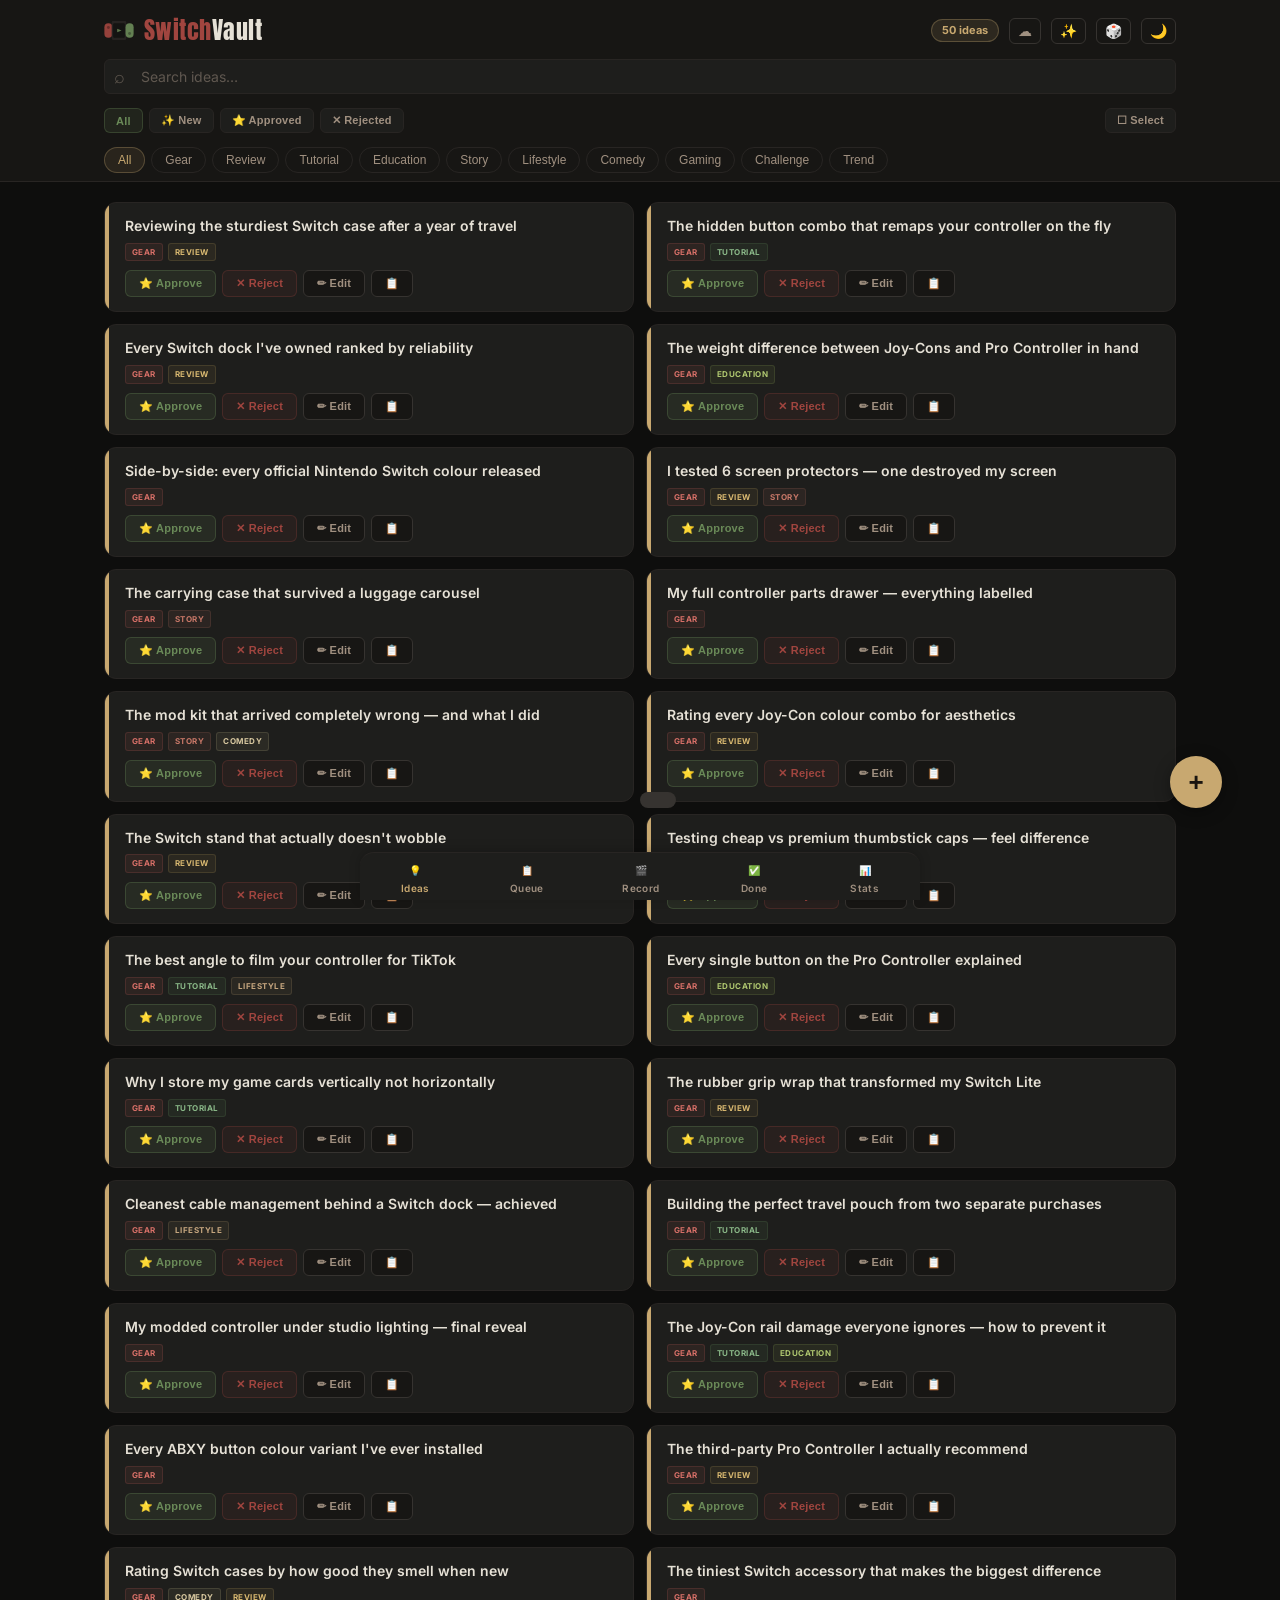
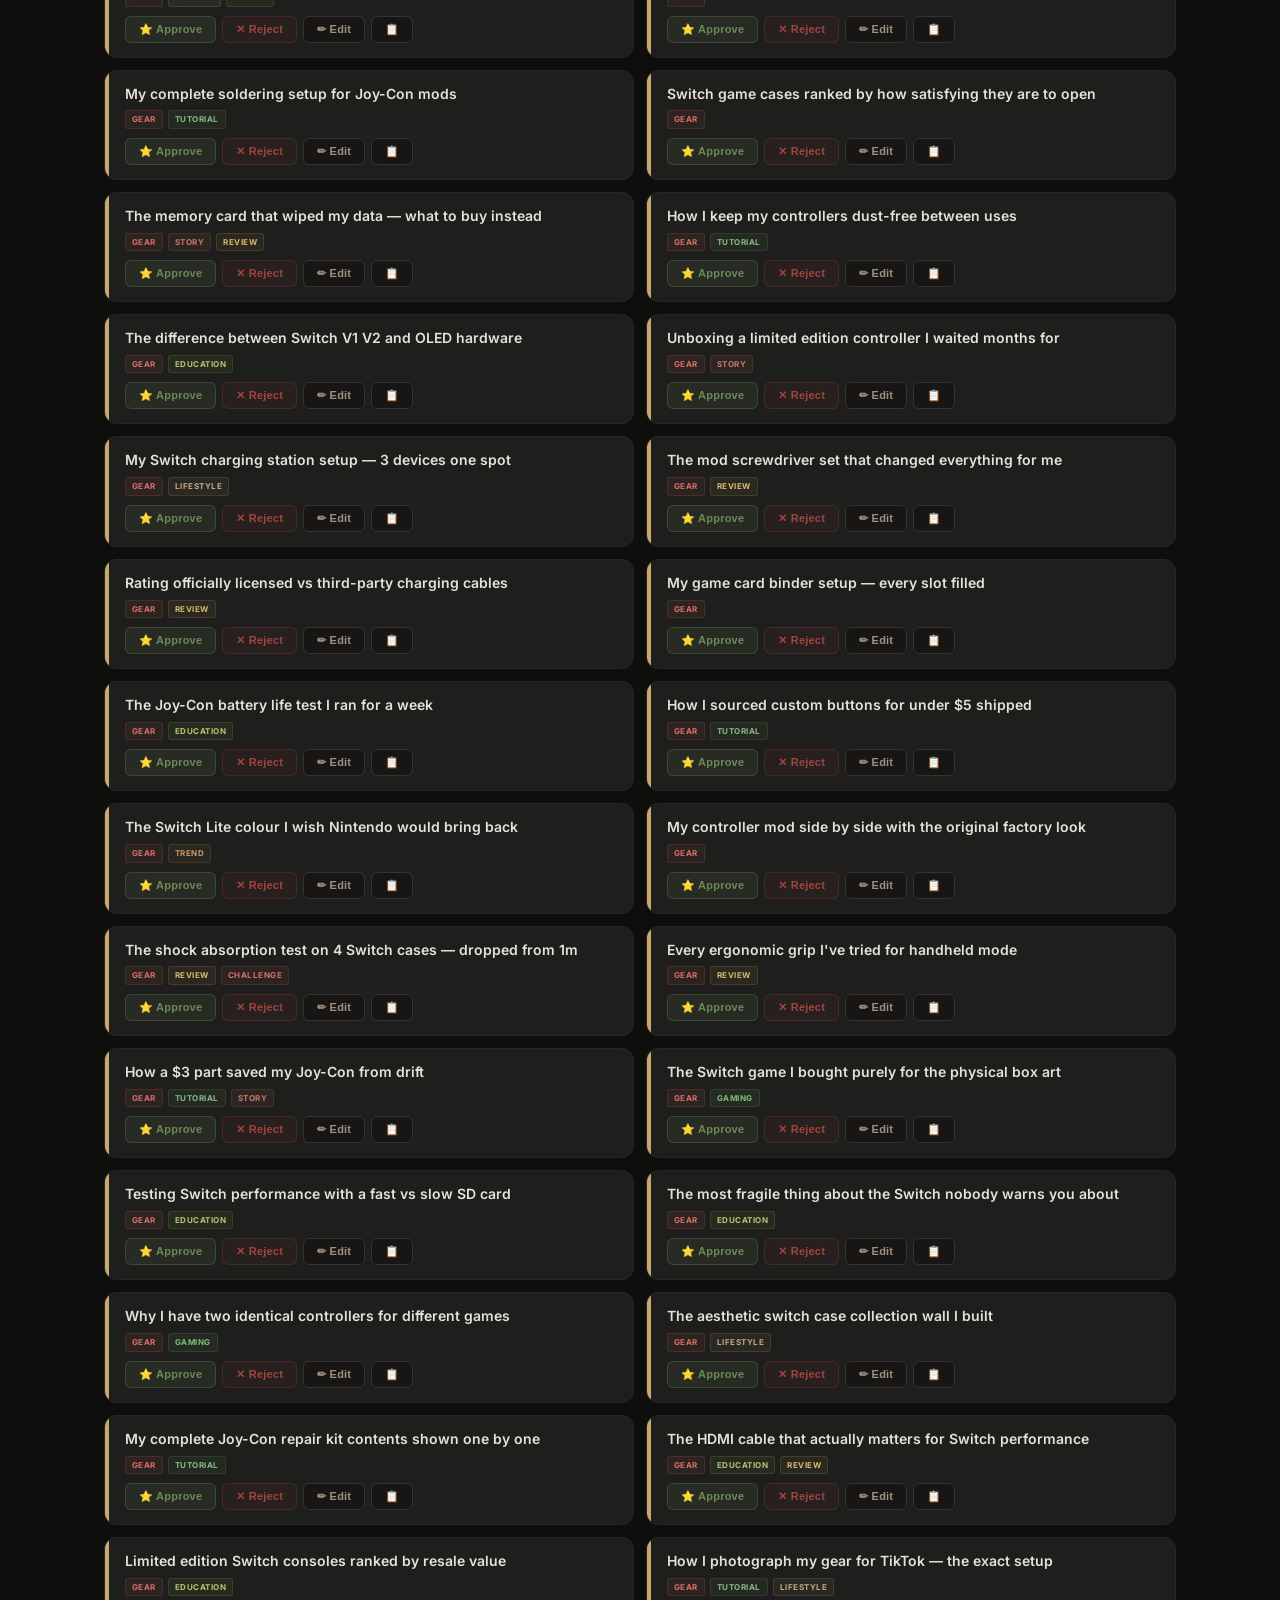
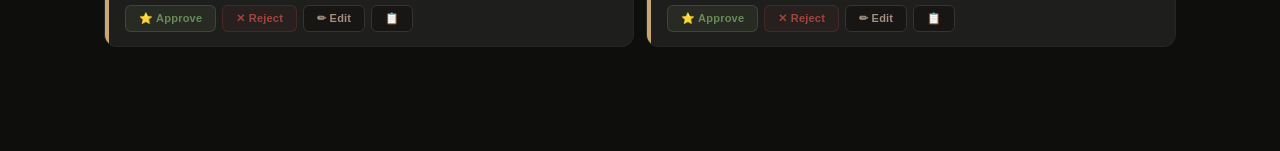
==== index.html @ 79584431 "Fix add-idea modal not closing; show live visible-ideas count - closeAdd() now also clears the title" ====
<!DOCTYPE html>
<html lang="en">
<head>
  <meta charset="UTF-8">
  <meta name="viewport" content="width=device-width, initial-scale=1.0">
  <title>SwitchVault — Ideas</title>
  <link rel="preconnect" href="https://fonts.googleapis.com">
  <link rel="preconnect" href="https://fonts.gstatic.com" crossorigin>
  <link href="https://fonts.googleapis.com/css2?family=Anton&family=Inter:wght@400;500;600&display=swap" rel="stylesheet">
  <link rel="preload" href="data.js" as="script">
  <link rel="manifest" href="manifest.json">
  <link rel="icon" type="image/svg+xml" href="data:image/svg+xml,%3Csvg xmlns='http://www.w3.org/2000/svg' viewBox='0 0 192 192'%3E%3Crect width='192' height='192' rx='32' fill='%23111110'/%3E%3Crect x='10' y='46' width='42' height='100' rx='21' fill='%23A0453F'/%3E%3Ccircle cx='31' cy='68' r='10' fill='rgba(0,0,0,.3)'/%3E%3Crect x='50' y='20' width='92' height='152' rx='10' fill='%23282523'/%3E%3Crect x='60' y='32' width='72' height='128' rx='6' fill='%23141412'/%3E%3Cpolygon points='80,84 112,96 80,108' fill='%236A8A58' opacity='.9'/%3E%3Crect x='140' y='46' width='42' height='100' rx='21' fill='%236A8A58'/%3E%3Ccircle cx='161' cy='124' r='10' fill='rgba(0,0,0,.3)'/%3E%3C/svg%3E">
  <meta name="theme-color" content="#0E0E0D">
  <meta name="apple-mobile-web-app-capable" content="yes">
  <meta name="apple-mobile-web-app-status-bar-style" content="black-translucent">
  <meta name="apple-mobile-web-app-title" content="SwitchVault">
  <style>
    :root {
      --bg:#0E0E0D; --s1:#171614; --s2:#1e1e1c; --s3:#262422;
      --b0:#1c1b19; --b1:#282523; --b2:#363330; --b3:#484440;
      --acc:#A0453F; --acc2:#7C2F2F; --gold:#C8A870; --gold2:#E6E1D6;
      --teal:#6A8A58; --blue:#7A9878; --pur:#A0453F;
      --txt:#E6E1D6; --txt2:#A09080; --mut:#605850; --mut2:#3A3530;
      --hi:#D8C8B2; --r:6px;
      --r-lg:12px;
      --shadow:0 6px 24px rgba(0,0,0,.22);
      --ring:0 0 0 2px var(--teal);
    }
    *, *::before, *::after { box-sizing: border-box; margin: 0; padding: 0; }
    html { scroll-behavior: smooth; overflow-x: hidden; }
    :focus-visible { outline: none; box-shadow: var(--ring); }
    button, a, input, textarea, select, [tabindex] { outline: none; }
    body {
      background: var(--bg); color: var(--txt);
      font-family: 'Inter', sans-serif; font-size: 14px;
      line-height: 1.55; min-height: 100vh;
      overflow-x: hidden; max-width: 100%;
      padding-bottom: 80px;
      -webkit-font-smoothing: antialiased; -moz-osx-font-smoothing: grayscale;
    }

    /* ── TOOLBAR ── */
    .i-toolbar {
      position: sticky; top: 0; z-index: 100;
      background: var(--s1); border-bottom: 1px solid var(--b1);
      width: 100%; max-width: 100%;
    }
    .i-toolbar-top {
      padding: 12px clamp(12px,3vw,24px) 8px;
      display: flex; flex-direction: column; gap: 10px;
    }
    .i-title-row {
      display: flex; align-items: center; gap: 10px;
      flex-wrap: nowrap; min-width: 0;
    }
    .app-logo { flex-shrink: 0; opacity: .92; display: flex; align-items: center; }
    .i-heading {
      font-family: 'Anton', sans-serif; font-size: 24px;
      font-weight: 400; color: var(--txt); letter-spacing: .02em; flex: 1;
      white-space: nowrap; overflow: hidden; text-overflow: ellipsis;
    }
    .i-heading span { color: var(--acc); }
    .i-count-badge {
      background: rgba(200,168,112,.12); border: 1px solid rgba(200,168,112,.3);
      border-radius: 20px; color: var(--gold); font-size: 11px; font-weight: 700;
      padding: 2px 10px; white-space: nowrap; flex-shrink: 0;
    }

    /* Search */
    .sbox { width: 100%; position: relative; display: flex; align-items: center; }
    .sbox-ico { position: absolute; left: 10px; font-size: 18px; color: var(--mut); pointer-events: none; line-height: 1; }
    .sbox input {
      width: 100%; background: var(--s2); border: 1px solid var(--b1);
      border-radius: var(--r); color: var(--txt);
      font-family: 'Inter', sans-serif; font-size: 14px;
      padding: 8px 32px 8px 36px; transition: border-color .15s;
    }
    .sbox input::placeholder { color: var(--mut); }
    .sbox input:focus { border-color: var(--gold); box-shadow: 0 0 0 3px rgba(200,168,112,.12); }
    .sbox-clear {
      position: absolute; right: 8px; background: none; border: none;
      color: var(--mut); cursor: pointer; font-size: 12px; padding: 4px; display: none;
    }
    .sbox-clear:hover { color: var(--txt); }

    /* Chip rows */
    .i-chips-row, .i-status-row {
      padding: 6px clamp(12px,3vw,24px) 8px;
      display: flex; gap: 6px; overflow-x: auto; scrollbar-width: none;
    }
    .i-chips-row::-webkit-scrollbar, .i-status-row::-webkit-scrollbar { display: none; }
    .chip {
      background: var(--s1); border: 1px solid var(--b1);
      border-radius: 20px; color: var(--txt2); cursor: pointer;
      font-size: 12px; font-weight: 500; padding: 5px 13px;
      white-space: nowrap; transition: all .15s; flex-shrink: 0;
    }
    .chip:hover { background: var(--s3); border-color: var(--b2); }
    .chip.on { background:rgba(200,168,112,.1); border-color:rgba(200,168,112,.3); color:var(--gold); }
    .chip:active { filter: brightness(.93); }
    .status-btn {
      background: var(--s2); border: 1px solid var(--b1);
      border-radius: 6px; color: var(--txt2); cursor: pointer;
      font-size: 11px; font-weight: 600; padding: 5px 11px;
      white-space: nowrap; transition: all .15s; flex-shrink: 0; letter-spacing: .02em;
    }
    .status-btn:hover { background: var(--s3); color: var(--txt); }
    .status-btn.on { background:rgba(106,138,88,.12); border-color:rgba(106,138,88,.3); color:var(--teal); }
    .status-btn:active { filter: brightness(.93); }

    /* ── BODY ── */
    .i-body {
      padding: 20px clamp(12px,3vw,24px) 24px;
      max-width: 720px; margin: 0 auto;
      position: relative; z-index: 1;
    }

    /* Cards */
    .i-card {
      background: var(--s2); border: 1px solid var(--b1);
      border-radius: var(--r-lg); margin-bottom: 14px;
      display: flex; overflow: hidden;
      transition: background .12s, border-color .15s, box-shadow .15s;
    }
    .i-card:hover { background: var(--s3); border-color: var(--b2); box-shadow: var(--shadow); }
    .i-card.approved .i-card-edge { background: var(--teal); }
    .i-card.rejected { opacity: .55; }
    .i-card.rejected .i-card-edge { background: var(--mut); }
    .i-card.kb-focused { outline: 2px solid var(--gold); outline-offset: -2px; }
    .i-card { position: relative; }
    body.bulk-mode .i-card { cursor: pointer; user-select: none; }
    body.bulk-mode .i-card::after {
      content: '☐'; position: absolute; top: 10px; right: 12px;
      font-size: 17px; color: var(--mut); pointer-events: none; z-index: 1;
    }
    body.bulk-mode .i-card.bulk-sel::after { content: '☑'; color: var(--gold); }
    body.bulk-mode .i-card.bulk-sel { border-color: rgba(200,168,112,.4); background: rgba(200,168,112,.06); }
    body.bulk-mode .i-card.bulk-sel .i-card-edge { background: var(--gold); }
    .bulk-bar {
      position: fixed; bottom: 72px; left: 50%; transform: translateX(-50%); z-index: 200;
      display: flex; align-items: center; gap: 8px;
      background: var(--s2); border: 1px solid var(--b2);
      border-radius: 12px; padding: 10px 14px;
      box-shadow: 0 4px 20px rgba(0,0,0,.5); white-space: nowrap;
    }
    .bulk-count { font-size: 12px; font-weight: 700; color: var(--txt2); margin-right: 2px; }
    .bulk-btn {
      background: var(--s1); border: 1px solid var(--b2); border-radius: 6px;
      color: var(--txt2); cursor: pointer; font-size: 11px; font-weight: 600;
      padding: 5px 12px; white-space: nowrap; transition: all .15s;
    }
    .bulk-btn:hover { background: var(--s3); color: var(--txt); }
    .bulk-btn.primary { background:rgba(106,138,88,.12); border-color:rgba(106,138,88,.3); color:var(--teal); }
    .bulk-btn.primary:hover { background:rgba(106,138,88,.22); }
    .bulk-btn.danger  { background:rgba(160,69,63,.08); border-color:rgba(160,69,63,.25); color:var(--acc); }
    .i-card-edge { width: 4px; flex-shrink: 0; background: var(--gold); }
    .i-card-main { flex: 1; padding: 14px 16px; min-width: 0; }
    .i-card-title { font-size: 14px; font-weight: 600; color: var(--txt); margin-bottom: 7px; line-height: 1.35; }
    .i-card-tags { display: flex; gap: 5px; flex-wrap: wrap; margin-bottom: 9px; }
    .i-card-note {
      font-size: 11px; color: var(--txt2); margin-bottom: 9px; font-style: italic;
      display: -webkit-box; -webkit-line-clamp: 2; -webkit-box-orient: vertical; overflow: hidden;
    }
    .i-card-meta { display: flex; gap: 6px; align-items: center; margin-bottom: 9px; flex-wrap: wrap; }
    .i-dur-badge {
      font-size: 9px; font-weight: 700; letter-spacing: .05em; text-transform: uppercase;
      border-radius: 4px; padding: 2px 6px; border: 1px solid;
    }
    .i-dur-badge.quick  { color:var(--teal); background:rgba(106,138,88,.1);  border-color:rgba(106,138,88,.25); }
    .i-dur-badge.medium { color:var(--gold); background:rgba(200,168,112,.1); border-color:rgba(200,168,112,.25); }
    .i-dur-badge.full   { color:var(--acc);  background:rgba(160,69,63,.08);  border-color:rgba(160,69,63,.2); }
    .i-sched-badge {
      font-size: 9px; font-weight: 700; letter-spacing: .04em; text-transform: uppercase;
      color: var(--txt2); background: var(--s1); border: 1px solid var(--b2);
      border-radius: 4px; padding: 2px 6px;
    }
    .i-card-actions { display: flex; gap: 6px; flex-wrap: wrap; }
    .i-btn {
      background: var(--s1); border: 1px solid var(--b2); border-radius: 6px;
      color: var(--txt2); cursor: pointer; font-size: 11px; font-weight: 600;
      padding: 6px 13px; white-space: nowrap; transition: all .15s; letter-spacing: .02em;
    }
    .i-btn:hover { background: var(--s3); color: var(--txt); }
    .i-btn.primary { background:rgba(106,138,88,.12); border-color:rgba(106,138,88,.3); color:var(--teal); }
    .i-btn.primary:hover { background:rgba(106,138,88,.22); }
    .i-btn.primary.on { background:var(--teal); border-color:var(--teal); color:#fff; }
    .i-btn.danger { background:rgba(160,69,63,.08); border-color:rgba(160,69,63,.25); color:var(--acc); }
    .i-btn.danger:hover { background:rgba(160,69,63,.15); }
    .i-btn.danger.on { background:var(--acc); border-color:var(--acc); color:#fff; }
    .i-btn:active { filter: brightness(.93); }

    /* Inline edit panel */
    .i-edit-panel { margin-top: 12px; padding: 12px; background: var(--s1); border: 1px solid var(--b1); border-radius: var(--r); }
    .i-edit-row { display: flex; align-items: center; gap: 8px; margin-bottom: 8px; }
    .i-edit-row:last-child { margin-bottom: 0; }
    .i-edit-label { font-size: 10px; font-weight: 700; text-transform: uppercase; letter-spacing: .05em; color: var(--txt2); width: 60px; flex-shrink: 0; }
    .i-pri-btns { display: flex; gap: 4px; flex-wrap: wrap; }
    .i-pri-btn {
      background: var(--s2); border: 1px solid var(--b1); border-radius: 4px;
      color: var(--txt2); cursor: pointer; font-size: 10px; font-weight: 600;
      padding: 3px 9px; transition: all .12s; white-space: nowrap; font-family: 'Inter', sans-serif;
    }
    .i-pri-btn:hover { background: var(--s3); color: var(--txt); }
    .i-pri-btn.on { background: rgba(200,168,112,.12); border-color: rgba(200,168,112,.3); color: var(--gold); }
    .i-edit-sel, .i-edit-date, .i-edit-note {
      background: var(--s2); border: 1px solid var(--b1); border-radius: 4px;
      color: var(--txt); font-family: 'Inter', sans-serif; font-size: 12px;
      padding: 5px 8px; transition: border-color .15s; flex: 1;
    }
    .i-edit-sel:focus, .i-edit-date:focus, .i-edit-note:focus { border-color: var(--teal); }
    .i-edit-note { resize: vertical; min-height: 44px; }
    html.light .i-edit-sel, html.light .i-edit-date, html.light .i-edit-note { background: var(--s1); }

    /* Tag pills */
    .tag { font-size: 8px; font-weight: 700; letter-spacing: .06em; text-transform: uppercase; padding: 2px 6px; border-radius: 3px; }
    .tgaming    { color:#80BC78; background:rgba(112,170,104,.09);  border:1px solid rgba(112,170,104,.18); }
    .tgear      { color:#D87068; background:rgba(200,96,88,.09);    border:1px solid rgba(200,96,88,.18); }
    .ttutorial  { color:#8AB888; background:rgba(106,150,96,.09);   border:1px solid rgba(106,150,96,.17); }
    .treview    { color:#D8B870; background:rgba(200,168,96,.08);   border:1px solid rgba(200,168,96,.16); }
    .tlifestyle { color:#C8A880; background:rgba(190,160,112,.08);  border:1px solid rgba(190,160,112,.16); }
    .tstory     { color:#C87868; background:rgba(184,112,96,.09);   border:1px solid rgba(184,112,96,.17); }
    .teducation { color:#B0C870; background:rgba(160,184,96,.08);   border:1px solid rgba(160,184,96,.15); }
    .tchallenge { color:#D87070; background:rgba(200,96,96,.09);    border:1px solid rgba(200,96,96,.17); }
    .treaction  { color:#96A890; background:rgba(138,152,136,.08);  border:1px solid rgba(138,152,136,.16); }
    .ttrend     { color:#C89868; background:rgba(190,144,96,.08);   border:1px solid rgba(190,144,96,.16); }
    .tcomedy    { color:#D8C8A0; background:rgba(200,184,144,.08);  border:1px solid rgba(200,184,144,.16); }
    .tcollab    { color:#C89080; background:rgba(184,136,120,.09);  border:1px solid rgba(184,136,120,.17); }
    .tseries    { color:#8AA888; background:rgba(120,160,128,.08);  border:1px solid rgba(120,160,128,.16); }

    /* Empty state */
    .i-empty { text-align: center; color: var(--txt2); font-size: 13px; padding: 64px 24px; line-height: 1.9; position: relative; z-index: 1; }
    .i-empty-ico { font-size: 44px; margin-bottom: 16px; }
    .i-empty-title { font-size: 16px; font-weight: 600; color: var(--txt); margin-bottom: 8px; }
    .i-empty-cta {
      display: inline-flex; align-items: center; gap: 6px; margin-top: 20px;
      background: var(--gold); border: none; border-radius: 10px; color: #1a1510;
      font-family: 'Inter', sans-serif; font-size: 14px; font-weight: 700;
      padding: 12px 24px; cursor: pointer; text-decoration: none; transition: opacity .15s;
    }
    .i-empty-cta:hover { opacity: .85; }

    /* FAB - add custom idea */
    .i-fab {
      position: fixed; bottom: 92px; right: 18px; z-index: 140;
      width: 52px; height: 52px; border-radius: 50%;
      background: var(--gold); border: none; color: #1a1510;
      font-size: 26px; font-weight: 700; cursor: pointer; line-height: 1;
      box-shadow: 0 4px 16px rgba(0,0,0,.35); transition: transform .15s, opacity .15s;
      display: flex; align-items: center; justify-content: center;
    }
    .i-fab:hover { transform: scale(1.06); }
    .i-fab:active { transform: scale(.96); }
    @media (min-width: 640px) {
      .i-fab { left: 50%; right: auto; transform: translateX(264px); }
      .i-fab:hover { transform: translateX(264px) scale(1.06); }
    }
    @media (min-width: 900px) {
      .i-fab { left: 50%; transform: translateX(530px); }
      .i-fab:hover { transform: translateX(530px) scale(1.06); }
    }

    /* ── HEADER ICON BTN / THEME TOGGLE ── */
    .hdr-icon-btn, .i-theme-toggle {
      background: none; border: 1px solid var(--b2); border-radius: 6px;
      color: var(--txt2); cursor: pointer; font-size: 14px; padding: 4px 8px;
      transition: all .15s; flex-shrink: 0; text-decoration: none;
      display: inline-flex; align-items: center;
    }
    .hdr-icon-btn:hover, .i-theme-toggle:hover { background: var(--s3); color: var(--txt); }

    /* ── BOTTOM NAV ── */
    .bottom-nav {
      display: flex; position: fixed; bottom: 0; left: 50%; right: auto; z-index: 150;
      background: var(--s2); border-top: 1px solid var(--b1);
      padding: 6px 0 env(safe-area-inset-bottom, 6px);
      justify-content: space-around; align-items: center;
      max-width: 560px; width: 100%;
      transform: translateX(-50%);
      border-radius: 14px 14px 0 0; box-shadow: 0 -2px 12px rgba(0,0,0,.2);
    }
    @media (max-width: 640px) {
      .bottom-nav { max-width: 100%; left: 0; right: 0; transform: none; border-radius: 0; box-shadow: none; }
    }
    .bnav-btn {
      background: none; border: none; color: var(--txt2); cursor: pointer;
      display: flex; flex-direction: column; align-items: center; gap: 2px;
      padding: 4px 8px; font-size: 18px; transition: color .15s; min-width: 48px; text-decoration: none;
    }
    .bnav-btn span { font-size: 10px; font-weight: 600; letter-spacing: .04em; display: block; }
    .bnav-btn.active { color: var(--gold); }

    /* ── TOAST ── */
    .toast {
      position: fixed; bottom: 92px; left: 50%; transform: translateX(-50%);
      background: var(--b2); color: var(--txt); border-radius: 20px;
      padding: 8px 18px; font-size: 13px; font-weight: 500;
      pointer-events: none; opacity: 0; transition: opacity .2s;
      white-space: nowrap; z-index: 500;
      display: flex; align-items: center; gap: 14px;
    }
    .toast.show { opacity: 1; }
    .toast.has-action { pointer-events: auto; }
    .toast-action {
      background: none; border: none; color: var(--gold); cursor: pointer;
      font-family: 'Inter', sans-serif; font-size: 13px; font-weight: 700;
      padding: 0; pointer-events: auto; letter-spacing: .02em;
    }
    .toast-action:hover { text-decoration: underline; }

    /* ── OVERLAY (modals) ── */
    .overlay {
      position: fixed; inset: 0; z-index: 600;
      background: rgba(0,0,0,.6); backdrop-filter: blur(2px);
      opacity: 0; pointer-events: none; transition: opacity .2s;
      display: flex; align-items: center; justify-content: center; padding: 20px;
    }
    .overlay.open { opacity: 1; pointer-events: all; }
    .modal {
      background: var(--s1); border: 1px solid var(--b2); border-radius: var(--r-lg);
      width: 100%; max-width: 440px; max-height: 86vh; overflow-y: auto;
      padding: 22px; position: relative;
    }
    .modal h2 { font-family: 'Anton', sans-serif; font-size: 20px; font-weight: 400; color: var(--txt); margin-bottom: 4px; letter-spacing: .02em; }
    .modal p.sub { font-size: 12px; color: var(--txt2); margin-bottom: 16px; }
    .modal label { font-size: 10px; font-weight: 700; text-transform: uppercase; letter-spacing: .05em; color: var(--txt2); display: block; margin-bottom: 5px; margin-top: 12px; }
    .modal input[type=text], .modal textarea, .modal select {
      width: 100%; background: var(--s2); border: 1px solid var(--b1); border-radius: var(--r);
      color: var(--txt); font-family: 'Inter', sans-serif; font-size: 14px; padding: 9px 11px; transition: border-color .15s;
    }
    .modal input:focus, .modal textarea:focus, .modal select:focus { border-color: var(--gold); }
    .modal textarea { resize: vertical; min-height: 54px; }
    html.light .modal input, html.light .modal textarea, html.light .modal select { background: var(--s2); }
    .modal-actions { display: flex; gap: 8px; margin-top: 18px; }
    .mbtn {
      flex: 1; border: 1px solid var(--b2); border-radius: var(--r);
      background: var(--s2); color: var(--txt2); cursor: pointer;
      font-family: 'Inter', sans-serif; font-size: 13px; font-weight: 600; padding: 10px; transition: all .15s;
    }
    .mbtn:hover { background: var(--s3); color: var(--txt); }
    .mbtn.prime { background: var(--gold); border-color: var(--gold); color: #1a1510; }
    .mbtn.prime:hover { opacity: .88; }
    .modal-close { position: absolute; top: 12px; right: 12px; background: none; border: none; color: var(--txt2); font-size: 18px; cursor: pointer; padding: 4px 8px; }
    .modal-close:hover { color: var(--txt); }
    .cat-pick { display: flex; gap: 6px; flex-wrap: wrap; margin-top: 5px; }
    .cat-pick-btn {
      background: var(--s2); border: 1px solid var(--b1); border-radius: 16px;
      color: var(--txt2); cursor: pointer; font-size: 11px; font-weight: 500; padding: 4px 11px; transition: all .12s; font-family: 'Inter', sans-serif;
    }
    .cat-pick-btn.on { background: rgba(200,168,112,.12); border-color: rgba(200,168,112,.3); color: var(--gold); }
    .sync-status { font-size: 12px; margin-top: 10px; min-height: 16px; }
    .sync-status.ok { color: var(--teal); }
    .sync-status.err { color: var(--acc); }
    .sync-hint { font-size: 11px; color: var(--mut); margin-top: 10px; line-height: 1.6; }
    .backup-section { border-top: 1px solid var(--b1); margin-top: 16px; padding-top: 16px; }

    /* ── IMPORT IDEAS ── */
    .import-step {
      display: flex; gap: 14px; padding: 14px 0;
      border-bottom: 1px solid var(--b1);
    }
    .import-step:last-of-type { border-bottom: none; }
    .import-step-num {
      width: 22px; height: 22px; border-radius: 50%; flex-shrink: 0; margin-top: 1px;
      background: rgba(200,168,112,.1); border: 1px solid rgba(200,168,112,.28);
      color: var(--gold); font-size: 11px; font-weight: 700;
      display: flex; align-items: center; justify-content: center;
    }
    .import-step-body { flex: 1; min-width: 0; }
    .import-step-title { font-size: 13px; font-weight: 600; color: var(--txt); margin-bottom: 4px; }
    .import-step-desc { font-size: 12px; color: var(--txt2); line-height: 1.55; margin-bottom: 10px; }
    .import-btns { display: flex; gap: 8px; flex-wrap: wrap; }
    #ai-paste-input {
      width: 100%; background: var(--s2); border: 1px solid var(--b1); border-radius: var(--r);
      color: var(--txt); font-family: 'Inter', sans-serif; font-size: 12px;
      padding: 9px 11px; resize: vertical; min-height: 88px; transition: border-color .15s;
    }
    #ai-paste-input:focus { border-color: var(--gold); }
    #ai-paste-input::placeholder { color: var(--mut); }
    #ai-results-list { margin-top: 14px; }
    .ai-idea-row {
      display: flex; align-items: flex-start; gap: 10px;
      padding: 10px 0; border-bottom: 1px solid var(--b1);
    }
    .ai-idea-row:last-child { border-bottom: none; }
    .ai-idea-cb { margin-top: 2px; flex-shrink: 0; cursor: pointer; accent-color: var(--gold); width: 15px; height: 15px; }
    .ai-idea-lbl { cursor: pointer; flex: 1; }
    .ai-idea-text { font-size: 13px; color: var(--txt); line-height: 1.4; }
    .ai-idea-tags { display: flex; gap: 4px; flex-wrap: wrap; margin-top: 5px; }

    /* ── LIGHT MODE ── */
    html.light {
      --bg:#F6F3EE; --s1:#FFFDF9; --s2:#F0EDE6; --s3:#E8E4DC;
      --b0:#E0DCD2; --b1:#D4CEC4; --b2:#C0BAB0; --b3:#A8A298;
      --txt:#2A2520; --txt2:#706860; --mut:#A09080; --mut2:#D4CEC4; --hi:#3A3028;
      --shadow:0 6px 24px rgba(60,50,40,.08);
    }

    /* ── FADE IN ── */
    @keyframes fadeIn { from { opacity:0; transform:translateY(8px); } to { opacity:1; transform:translateY(0); } }
    .i-body, .toast { animation: fadeIn .25s ease both; }

    /* ── MOBILE ── */
    @media (max-width: 640px) {
      .i-toolbar-top { padding: 10px 12px 6px; }
      .i-title-row { gap: 6px; }
      .i-heading { font-size: 19px; }
      .app-logo { display: none; }
      .i-body { padding: 12px 12px 24px; }
      .sbox input { font-size: 13px; padding: 7px 28px 7px 32px; }
      .i-btn { padding: 9px 14px; font-size: 12px; min-height: 38px; }
      .i-card-main { padding: 12px 14px; }
      .i-card-title { font-size: 13px; }
    }
    @media (min-width: 768px) {
      .i-chips-row, .i-status-row { overflow-x: visible; flex-wrap: wrap; }
    }
    @media (min-width: 900px) {
      .i-body { max-width: 1120px; }
      .i-toolbar-top { max-width: 1120px; margin: 0 auto; }
      .i-chips-row, .i-status-row { max-width: 1120px; margin-left: auto; margin-right: auto; }
      #i-body { display: grid; grid-template-columns: 1fr 1fr; gap: 12px; align-items: start; }
      #i-body .i-card { margin-bottom: 0; }
      .i-empty { grid-column: 1 / -1; }
    }
    @media (prefers-reduced-motion: reduce) {
      *, *::before, *::after { animation-duration: .001ms !important; transition-duration: .001ms !important; scroll-behavior: auto !important; }
    }
  </style>
</head>
<body>

  <!-- Toolbar -->
  <div class="i-toolbar">
    <div class="i-toolbar-top">
      <div class="i-title-row">
        <div class="app-logo" title="SwitchVault">
          <svg viewBox="0 0 40 26" width="30" height="19" fill="none" xmlns="http://www.w3.org/2000/svg">
            <rect x="0" y="3" width="11" height="20" rx="5.5" fill="#A0453F"/>
            <circle cx="5.5" cy="9" r="2" fill="rgba(0,0,0,.3)"/>
            <rect x="10" y="0" width="20" height="26" rx="2" fill="#282523"/>
            <rect x="12" y="3" width="16" height="20" rx="1.5" fill="#141412"/>
            <polygon points="17.5,10.5 23.5,13 17.5,15.5" fill="#6A8A58" opacity=".9"/>
            <rect x="29" y="3" width="11" height="20" rx="5.5" fill="#6A8A58"/>
            <circle cx="34.5" cy="17" r="2" fill="rgba(0,0,0,.3)"/>
          </svg>
        </div>
        <h1 class="i-heading"><span>Switch</span>Vault</h1>
        <span class="i-count-badge" id="i-count">0 ideas</span>
        <button class="hdr-icon-btn" id="i-sync-btn" title="Cloud sync" aria-label="Cloud sync">☁</button>
        <button class="hdr-icon-btn" id="i-ai-btn" title="Generate ideas with Claude AI" aria-label="Generate ideas with AI">✨</button>
        <button class="hdr-icon-btn" id="i-inspire-btn" title="Inspire me — pick a random unseen idea" aria-label="Inspire me">🎲</button>
        <button class="i-theme-toggle" id="i-theme-toggle" title="Toggle light/dark">🌙</button>
      </div>
      <div class="sbox">
        <span class="sbox-ico">⌕</span>
        <input id="i-search" type="text" placeholder="Search ideas…" autocomplete="off" spellcheck="false"/>
        <button class="sbox-clear" id="i-clear">✕</button>
      </div>
    </div>
    <div class="i-status-row">
      <button class="status-btn on" data-status="all">All</button>
      <button class="status-btn" data-status="new">✨ New</button>
      <button class="status-btn" data-status="approved">⭐ Approved</button>
      <button class="status-btn" data-status="rejected">✕ Rejected</button>
      <button class="status-btn" id="i-bulk-toggle" style="margin-left:auto">☐ Select</button>
    </div>
    <div class="i-chips-row" id="i-cats">
      <button class="chip on" data-qc="all">All</button>
      <button class="chip" data-qc="gear">Gear</button>
      <button class="chip" data-qc="review">Review</button>
      <button class="chip" data-qc="tutorial">Tutorial</button>
      <button class="chip" data-qc="education">Education</button>
      <button class="chip" data-qc="story">Story</button>
      <button class="chip" data-qc="lifestyle">Lifestyle</button>
      <button class="chip" data-qc="comedy">Comedy</button>
      <button class="chip" data-qc="gaming">Gaming</button>
      <button class="chip" data-qc="challenge">Challenge</button>
      <button class="chip" data-qc="trend">Trend</button>
    </div>
  </div>

  <!-- Ideas content -->
  <div id="i-body" class="i-body"></div>

  <!-- Add custom idea FAB -->
  <button class="i-fab" id="i-fab" title="Add custom idea" aria-label="Add custom idea">+</button>

  <!-- Bulk action bar -->
  <div class="bulk-bar" id="bulk-bar" style="display:none">
    <span class="bulk-count" id="bulk-count">0 selected</span>
    <button class="bulk-btn primary" id="bulk-queue">⭐ Queue</button>
    <button class="bulk-btn danger" id="bulk-reject">✕ Reject</button>
    <button class="bulk-btn" id="bulk-cancel">Cancel</button>
  </div>

  <!-- Toast -->
  <div class="toast" id="toast"></div>

  <!-- Add idea modal -->
  <div class="overlay" id="add-overlay">
    <div class="modal">
      <button class="modal-close" id="add-close">✕</button>
      <h2>New idea</h2>
      <p class="sub">Add your own video idea to the vault.</p>
      <label for="add-title">Title</label>
      <textarea id="add-title" placeholder="e.g. My custom Joy-Con paint job reveal"></textarea>
      <label>Category</label>
      <div class="cat-pick" id="add-cats"></div>
      <div class="modal-actions">
        <button class="mbtn" id="add-cancel">Cancel</button>
        <button class="mbtn prime" id="add-save">Add idea</button>
      </div>
    </div>
  </div>

  <!-- Sync modal -->
  <div class="overlay" id="sync-overlay">
    <div class="modal">
      <button class="modal-close" id="sync-close">✕</button>
      <h2>Cloud sync</h2>
      <p class="sub">Back up and sync your vault across devices via Supabase.</p>
      <label for="sync-url">Project URL</label>
      <input type="text" id="sync-url" placeholder="https://xxxx.supabase.co" autocomplete="off" spellcheck="false">
      <label for="sync-key">Anon key</label>
      <input type="text" id="sync-key" placeholder="eyJ…" autocomplete="off" spellcheck="false">
      <label for="sync-phrase">Sync passphrase</label>
      <input type="text" id="sync-phrase" placeholder="a private phrase to match your data" autocomplete="off" spellcheck="false">
      <div class="sync-status" id="sync-status"></div>
      <div class="modal-actions">
        <button class="mbtn" id="sync-pull">↓ Pull</button>
        <button class="mbtn prime" id="sync-push">↑ Push</button>
      </div>
      <div class="modal-actions">
        <button class="mbtn" id="sync-save">Save credentials</button>
        <button class="mbtn" id="sync-disconnect" style="display:none">Disconnect</button>
      </div>
      <div class="sync-hint">
        Needs a Supabase table <code>vault</code> with columns
        <code>phrase</code> (text, primary key) and <code>data</code> (jsonb).
        Credentials stay on this device only.
      </div>

      <div class="backup-section">
        <label style="margin-top:0">Local backup</label>
        <p class="sub" style="margin-bottom:10px">Save or restore your whole vault as a file — no account needed.</p>
        <div class="modal-actions" style="margin-top:0">
          <button class="mbtn" id="backup-export">⬇ Export backup</button>
          <button class="mbtn" id="backup-import">⬆ Import backup</button>
        </div>
        <input type="file" id="backup-file" accept="application/json,.json" style="display:none">
        <div class="sync-hint">Importing replaces matching data on this device, then reloads.</div>
      </div>
    </div>
  </div>

  <!-- Import Ideas modal -->
  <div class="overlay" id="ai-overlay">
    <div class="modal">
      <button class="modal-close" id="ai-close">✕</button>
      <h2>✨ Import Ideas</h2>
      <p class="sub">Use Claude (or any AI) to fill a template, then bring the ideas here to approve or reject.</p>

      <div class="import-step">
        <div class="import-step-num">1</div>
        <div class="import-step-body">
          <div class="import-step-title">Copy a ready-to-use prompt</div>
          <div class="import-step-desc">Copies the template + full instructions in one click. Paste it straight into <strong>claude.ai</strong> and send.</div>
          <div class="import-btns">
            <button class="mbtn prime" id="ai-copy-prompt">📋 Copy Claude prompt</button>
            <button class="mbtn" id="ai-download-template">⬇ Download template</button>
          </div>
        </div>
      </div>

      <div class="import-step">
        <div class="import-step-num">2</div>
        <div class="import-step-body">
          <div class="import-step-title">Paste Claude's response</div>
          <div class="import-step-desc">Copy the JSON array Claude gives back and paste it below.</div>
          <textarea id="ai-paste-input" placeholder='[{"t":"My Joy-Con mod reveal","tags":["gear","tutorial"]}, ...]' spellcheck="false"></textarea>
          <div class="modal-actions" style="margin-top:8px">
            <button class="mbtn" id="ai-cancel">Cancel</button>
            <button class="mbtn prime" id="ai-preview-btn">Preview ideas →</button>
          </div>
        </div>
      </div>

      <div class="sync-status" id="ai-status"></div>

      <div id="ai-results" style="display:none">
        <div id="ai-results-list"></div>
        <div class="modal-actions" style="margin-top:14px">
          <button class="mbtn" id="ai-select-toggle">Deselect all</button>
          <button class="mbtn prime" id="ai-add-selected">Add selected</button>
        </div>
      </div>
    </div>
  </div>

  <!-- Bottom nav -->
  <nav class="bottom-nav">
    <a class="bnav-btn active" href="index.html"><span>💡</span><span>Ideas</span></a>
    <a class="bnav-btn" href="queue.html"><span>📋</span><span>Queue</span></a>
    <a class="bnav-btn" href="production.html"><span>🎬</span><span>Record</span></a>
    <a class="bnav-btn" href="done.html"><span>✅</span><span>Done</span></a>
    <a class="bnav-btn" href="stats.html"><span>📊</span><span>Stats</span></a>
  </nav>

  <script src="data.js"></script>
  <script>
    'use strict';

    // === SERVICE WORKER CLEANUP ===
    // A previous caching service worker trapped clients on stale builds.
    // Unregister any existing worker and clear all caches on load so the
    // app is always served fresh from the network.
    if ('serviceWorker' in navigator) {
      navigator.serviceWorker.getRegistrations()
        .then(regs => regs.forEach(r => r.unregister())).catch(() => {});
      if (window.caches && caches.keys) {
        caches.keys().then(keys => keys.forEach(k => caches.delete(k))).catch(() => {});
      }
    }

    const KEYS = {
      favs:'sv_favs', done:'sv_done', notes:'sv_notes', pris:'sv_pris',
      scheds:'sv_scheds', custom:'sv_custom', durations:'sv_durations',
      rejected:'sv_rejected', producing:'sv_producing', light:'sv_light',
      vstats:'sv_vstats', streakhist:'sv_streakhist', checklist:'sv_checklist',
    };
    // Supabase credentials live only in localStorage, never in code.
    const SB = { url:'sv_sb_url', key:'sv_sb_key', phrase:'sv_sb_phrase' };

    const TC = {
      gaming:{cls:'tgaming',l:'Gaming'}, gear:{cls:'tgear',l:'Gear'},
      tutorial:{cls:'ttutorial',l:'Tutorial'}, review:{cls:'treview',l:'Review'},
      lifestyle:{cls:'tlifestyle',l:'Lifestyle'}, story:{cls:'tstory',l:'Story'},
      education:{cls:'teducation',l:'Education'}, challenge:{cls:'tchallenge',l:'Challenge'},
      reaction:{cls:'treaction',l:'Reaction'}, trend:{cls:'ttrend',l:'Trend'},
      comedy:{cls:'tcomedy',l:'Comedy'}, collab:{cls:'tcollab',l:'Collab'}, series:{cls:'tseries',l:'Series'},
    };
    const DUR_LABELS = { quick:'⚡ Quick', medium:'⏳ Medium', full:'🎬 Full day' };
    const CAT_LIST = ['gear','review','tutorial','education','story','lifestyle','comedy','gaming','challenge','trend','reaction','collab','series'];

    // ── State ──
    let favs = new Set(), done = new Set(), producing = new Set(), rejected = new Set();
    let notes = {}, pris = {}, scheds = {}, durations = {}, customIdeas = [];
    let searchQ = '', filterCat = 'all', filterStatus = 'all';
    let kbFocus = -1, _visibleIds = [];
    let bulkMode = false, bulkSelected = new Set();

    // ── LS helpers ──
    function lsGet(k) { try { return localStorage.getItem(k); } catch(e) { return null; } }
    function lsSet(k, v) { try { localStorage.setItem(k, v); } catch(e) {} }

    function getIdea(i) {
      return i < window.ALL_IDEAS.length ? window.ALL_IDEAS[i] : customIdeas[i - window.ALL_IDEAS.length];
    }
    function totalIdeas() { return window.ALL_IDEAS.length + customIdeas.length; }

    // ── Toast (optional action button, e.g. Undo) ──
    let _toastTimer;
    function showToast(msg, action) {
      const el = document.getElementById('toast');
      el.innerHTML = '';
      el.classList.toggle('has-action', !!action);
      const span = document.createElement('span');
      span.textContent = msg;
      el.appendChild(span);
      if (action) {
        const btn = document.createElement('button');
        btn.className = 'toast-action';
        btn.textContent = action.label;
        btn.addEventListener('click', () => { el.classList.remove('show'); action.fn(); });
        el.appendChild(btn);
      }
      el.classList.add('show');
      clearTimeout(_toastTimer);
      _toastTimer = setTimeout(() => el.classList.remove('show'), action ? 4500 : 2200);
    }

    // ── Duplicate detection (case-insensitive title match) ──
    function isDuplicateTitle(title) {
      const t = title.trim().toLowerCase();
      if (!t) return false;
      if (window.ALL_IDEAS.some(x => x.t.toLowerCase() === t)) return true;
      return customIdeas.some(x => x && x.t.toLowerCase() === t);
    }

    // ── Load ──
    function loadState() {
      try { const v = lsGet(KEYS.favs);      if(v) favs      = new Set(JSON.parse(v)); } catch(e){}
      try { const v = lsGet(KEYS.done);      if(v) done      = new Set(JSON.parse(v)); } catch(e){}
      try { const v = lsGet(KEYS.producing); if(v) producing = new Set(JSON.parse(v)); } catch(e){}
      try { const v = lsGet(KEYS.rejected);  if(v) rejected  = new Set(JSON.parse(v)); } catch(e){}
      try { const v = lsGet(KEYS.notes);     if(v) notes     = JSON.parse(v); } catch(e){}
      try { const v = lsGet(KEYS.pris);      if(v) pris      = JSON.parse(v); } catch(e){}
      try { const v = lsGet(KEYS.scheds);    if(v) scheds    = JSON.parse(v); } catch(e){}
      try { const v = lsGet(KEYS.durations); if(v) durations = JSON.parse(v); } catch(e){}
      try { const v = lsGet(KEYS.custom);    if(v) customIdeas = JSON.parse(v); } catch(e){}
      document.documentElement.classList.toggle('light', lsGet(KEYS.light) === '1');
    }

    // ── Save ──
    function saveSets() {
      lsSet(KEYS.favs, JSON.stringify([...favs]));
      lsSet(KEYS.done, JSON.stringify([...done]));
      lsSet(KEYS.producing, JSON.stringify([...producing]));
      lsSet(KEYS.rejected, JSON.stringify([...rejected]));
    }
    function saveMetadata() {
      lsSet(KEYS.pris, JSON.stringify(pris));
      lsSet(KEYS.scheds, JSON.stringify(scheds));
      lsSet(KEYS.durations, JSON.stringify(durations));
      lsSet(KEYS.notes, JSON.stringify(notes));
    }
    function saveCustom() { lsSet(KEYS.custom, JSON.stringify(customIdeas)); }

    // ── Filtering ──
    function visibleIndexes() {
      const out = [];
      const n = totalIdeas();
      for (let i = 0; i < n; i++) {
        const idea = getIdea(i);
        if (!idea) continue;
        if (filterCat !== 'all' && !idea.tags.includes(filterCat)) continue;
        if (searchQ && !idea.t.toLowerCase().includes(searchQ)) continue;
        const isApproved = favs.has(i);
        const isRejected = rejected.has(i);
        if (filterStatus === 'approved' && !isApproved) continue;
        if (filterStatus === 'rejected' && !isRejected) continue;
        if (filterStatus === 'new' && (isApproved || isRejected)) continue;
        out.push(i);
      }
      return out;
    }

    // ── Render one card ──
    function cardHTML(i) {
      const idea = getIdea(i);
      if (!idea) return '';
      const isApproved = favs.has(i);
      const isRejected = rejected.has(i);

      const tags = idea.tags.map(t => {
        const c = TC[t] || {cls:'tgaming', l:t};
        return `<span class="tag ${c.cls}">${c.l}</span>`;
      }).join('');

      const durHtml = durations[i] ? `<span class="i-dur-badge ${durations[i]}">${DUR_LABELS[durations[i]] || durations[i]}</span>` : '';
      const schedFmt = scheds[i] ? fmtDate(scheds[i]) : '';
      const schedHtml = scheds[i] ? `<span class="i-sched-badge">Sched: ${schedFmt}</span>` : '';
      const priLabel = pris[i] === 'h' ? '🔴 ' : pris[i] === 'm' ? '🟡 ' : '';
      const noteText = notes[i] || '';

      const cls = 'i-card' + (isApproved ? ' approved' : '') + (isRejected ? ' rejected' : '');

      return `<div class="${cls}" id="icard-${i}">
        <div class="i-card-edge"></div>
        <div class="i-card-main">
          <div class="i-card-title">${priLabel}${escapeHTML(idea.t)}</div>
          <div class="i-card-tags">${tags}</div>
          <div class="i-card-note"${noteText ? '' : ' style="display:none"'}>${escapeHTML(noteText)}</div>
          <div class="i-card-meta"${(durHtml || schedHtml) ? '' : ' style="display:none"'}>${durHtml}${schedHtml}</div>
          <div class="i-card-actions">
            <button class="i-btn primary${isApproved ? ' on' : ''}" data-approve="${i}">${isApproved ? '⭐ Approved' : '⭐ Approve'}</button>
            <button class="i-btn danger${isRejected ? ' on' : ''}" data-reject="${i}">${isRejected ? '✕ Rejected' : '✕ Reject'}</button>
            <button class="i-btn" data-toggle-edit="${i}">✏ Edit</button>
            <button class="i-btn" data-copy="${i}" title="Copy title to clipboard">📋</button>
          </div>
          <div class="i-edit-panel" id="iedit-${i}" style="display:none">
            <div class="i-edit-row">
              <span class="i-edit-label">Priority</span>
              <div class="i-pri-btns">
                <button class="i-pri-btn${pris[i]==='h'?' on':''}" data-pri="${i}" data-pv="h">🔴 High</button>
                <button class="i-pri-btn${pris[i]==='m'?' on':''}" data-pri="${i}" data-pv="m">🟡 Med</button>
                <button class="i-pri-btn${pris[i]==='l'?' on':''}" data-pri="${i}" data-pv="l">⚪ Low</button>
              </div>
            </div>
            <div class="i-edit-row">
              <span class="i-edit-label">Duration</span>
              <select class="i-edit-sel" data-dur="${i}">
                <option value="">None</option>
                <option value="quick"${durations[i]==='quick'?' selected':''}>⚡ Quick</option>
                <option value="medium"${durations[i]==='medium'?' selected':''}>⏳ Medium</option>
                <option value="full"${durations[i]==='full'?' selected':''}>🎬 Full day</option>
              </select>
            </div>
            <div class="i-edit-row">
              <span class="i-edit-label">Schedule</span>
              <input class="i-edit-date" type="date" value="${scheds[i]||''}" data-sched="${i}">
            </div>
            <div class="i-edit-row" style="align-items:flex-start">
              <span class="i-edit-label" style="padding-top:5px">Note</span>
              <textarea class="i-edit-note" data-note="${i}" rows="2">${escapeHTML(noteText)}</textarea>
            </div>
          </div>
        </div>
      </div>`;
    }

    function fmtDate(d) {
      try { return new Date(d + 'T00:00:00').toLocaleDateString('en-US', {month:'short', day:'numeric'}); }
      catch(e) { return d; }
    }
    function escapeHTML(s) {
      return String(s).replace(/[&<>"']/g, c => ({'&':'&amp;','<':'&lt;','>':'&gt;','"':'&quot;',"'":'&#39;'}[c]));
    }

    // ── Full render ──
    function render() {
      const body = document.getElementById('i-body');
      const idxs = visibleIndexes();

      // Show count of currently visible ideas with a context label
      const n = idxs.length;
      const label = filterStatus === 'approved' ? 'approved'
                  : filterStatus === 'rejected' ? 'rejected'
                  : filterStatus === 'new'      ? 'new'
                  : searchQ || filterCat !== 'all' ? 'found'
                  : 'ideas';
      document.getElementById('i-count').textContent = n === 1 ? `1 ${label}` : `${n} ${label}`;

      if (!idxs.length) {
        const msg = searchQ || filterCat !== 'all' || filterStatus !== 'all'
          ? `<div class="i-empty"><div class="i-empty-ico">🔍</div><div class="i-empty-title">No matches</div>Try a different search, category, or status filter.</div>`
          : `<div class="i-empty"><div class="i-empty-ico">💡</div><div class="i-empty-title">No ideas yet</div><p>Tap + to add your first idea.</p></div>`;
        body.innerHTML = msg;
        _visibleIds = []; kbFocus = -1;
        return;
      }
      _visibleIds = idxs;
      if (kbFocus >= _visibleIds.length) kbFocus = _visibleIds.length - 1;
      body.innerHTML = idxs.map(cardHTML).join('');
      if (kbFocus >= 0) {
        const el = document.getElementById('icard-' + _visibleIds[kbFocus]);
        if (el) el.classList.add('kb-focused');
      }
    }

    // ── In-place card refresh (no full re-render) ──
    function refreshCard(i) {
      const card = document.getElementById('icard-' + i);
      if (!card) return;
      const idea = getIdea(i);
      if (!idea) return;

      card.classList.toggle('approved', favs.has(i));
      card.classList.toggle('rejected', rejected.has(i));

      const title = card.querySelector('.i-card-title');
      if (title) {
        const priLabel = pris[i] === 'h' ? '🔴 ' : pris[i] === 'm' ? '🟡 ' : '';
        title.innerHTML = priLabel + escapeHTML(idea.t);
      }
      const meta = card.querySelector('.i-card-meta');
      if (meta) {
        const dh = durations[i] ? `<span class="i-dur-badge ${durations[i]}">${DUR_LABELS[durations[i]]||durations[i]}</span>` : '';
        const sh = scheds[i] ? `<span class="i-sched-badge">Sched: ${fmtDate(scheds[i])}</span>` : '';
        meta.innerHTML = dh + sh;
        meta.style.display = (dh || sh) ? '' : 'none';
      }
      const note = card.querySelector('.i-card-note');
      if (note) { note.textContent = notes[i] || ''; note.style.display = notes[i] ? '' : 'none'; }

      const aBtn = card.querySelector('[data-approve]');
      if (aBtn) { aBtn.classList.toggle('on', favs.has(i)); aBtn.textContent = favs.has(i) ? '⭐ Approved' : '⭐ Approve'; }
      const rBtn = card.querySelector('[data-reject]');
      if (rBtn) { rBtn.classList.toggle('on', rejected.has(i)); rBtn.textContent = rejected.has(i) ? '✕ Rejected' : '✕ Reject'; }
    }

    // ── Bulk select helpers ──
    function updateBulkBar() {
      const n = bulkSelected.size;
      document.getElementById('bulk-count').textContent = n + ' selected';
      document.getElementById('bulk-bar').style.display = (bulkMode && n > 0) ? '' : (bulkMode ? '' : 'none');
    }
    function enterBulkMode() {
      bulkMode = true; bulkSelected.clear();
      document.body.classList.add('bulk-mode');
      document.getElementById('i-bulk-toggle').classList.add('on');
      document.getElementById('i-bulk-toggle').textContent = '✕ Done';
      document.getElementById('bulk-bar').style.display = '';
      updateBulkBar();
    }
    function exitBulkMode() {
      bulkMode = false; bulkSelected.clear();
      document.body.classList.remove('bulk-mode');
      document.getElementById('i-bulk-toggle').classList.remove('on');
      document.getElementById('i-bulk-toggle').textContent = '☐ Select';
      document.getElementById('bulk-bar').style.display = 'none';
      document.querySelectorAll('.i-card.bulk-sel').forEach(c => c.classList.remove('bulk-sel'));
    }

    document.getElementById('i-bulk-toggle').addEventListener('click', () => {
      bulkMode ? exitBulkMode() : enterBulkMode();
    });
    document.getElementById('bulk-cancel').addEventListener('click', exitBulkMode);
    document.getElementById('bulk-queue').addEventListener('click', () => {
      let added = 0;
      bulkSelected.forEach(i => { if (!favs.has(i)) { favs.add(i); rejected.delete(i); added++; } });
      saveSets(); exitBulkMode(); render();
      showToast(`⭐ ${added} idea${added !== 1 ? 's' : ''} added to Queue`);
    });
    document.getElementById('bulk-reject').addEventListener('click', () => {
      const snapshot = new Set(bulkSelected);
      const prevFavs = new Map([...snapshot].map(i => [i, favs.has(i)]));
      snapshot.forEach(i => { rejected.add(i); favs.delete(i); });
      saveSets(); exitBulkMode(); render();
      showToast(`✕ ${snapshot.size} rejected`, { label: 'Undo', fn: () => {
        snapshot.forEach(i => { rejected.delete(i); if (prevFavs.get(i)) favs.add(i); });
        saveSets(); render();
      }});
    });

    // ── Card interactions ──
    document.getElementById('i-body').addEventListener('click', e => {
      const approve = e.target.closest('[data-approve]');
      const reject  = e.target.closest('[data-reject]');
      const editTog = e.target.closest('[data-toggle-edit]');
      const priBtn  = e.target.closest('[data-pri]');
      const copyBtn = e.target.closest('[data-copy]');

      if (bulkMode) {
        const card = e.target.closest('.i-card');
        if (card) {
          const i = +card.id.replace('icard-', '');
          if (bulkSelected.has(i)) { bulkSelected.delete(i); card.classList.remove('bulk-sel'); }
          else { bulkSelected.add(i); card.classList.add('bulk-sel'); }
          updateBulkBar();
        }
        return;
      }

      if (copyBtn) {
        const idea = getIdea(+copyBtn.dataset.copy);
        if (idea) navigator.clipboard.writeText(idea.t).then(() => showToast('📋 Title copied'));
        return;
      }

      if (approve) {
        const i = +approve.dataset.approve;
        if (favs.has(i)) { favs.delete(i); showToast('Removed from queue'); }
        else { favs.add(i); rejected.delete(i); showToast('⭐ Approved → added to Queue'); }
        saveSets();
        (filterStatus === 'all') ? refreshCard(i) : render();
        return;
      }
      if (reject) {
        const i = +reject.dataset.reject;
        if (rejected.has(i)) {
          rejected.delete(i); saveSets();
          (filterStatus === 'all') ? refreshCard(i) : render();
          showToast('Un-rejected');
        } else {
          const wasApproved = favs.has(i);
          rejected.add(i); favs.delete(i); saveSets();
          (filterStatus === 'all') ? refreshCard(i) : render();
          showToast('Rejected', { label: 'Undo', fn: () => {
            rejected.delete(i); if (wasApproved) favs.add(i); saveSets();
            (filterStatus === 'all') ? refreshCard(i) : render();
          }});
        }
        return;
      }
      if (editTog) {
        const i = +editTog.dataset.toggleEdit;
        const panel = document.getElementById('iedit-' + i);
        if (panel) {
          const open = panel.style.display === 'none';
          panel.style.display = open ? '' : 'none';
          editTog.textContent = open ? '✕ Close' : '✏ Edit';
        }
        return;
      }
      if (priBtn) {
        const i = +priBtn.dataset.pri, pv = priBtn.dataset.pv;
        if (pris[i] === pv) delete pris[i]; else pris[i] = pv;
        saveMetadata();
        const panel = document.getElementById('iedit-' + i);
        if (panel) panel.querySelectorAll('[data-pri]').forEach(b => b.classList.toggle('on', pris[i] === b.dataset.pv));
        refreshCard(i);
        return;
      }
    });

    document.getElementById('i-body').addEventListener('change', e => {
      const dur = e.target.closest('[data-dur]');
      const sch = e.target.closest('[data-sched]');
      const nt  = e.target.closest('[data-note]');
      if (dur) {
        const i = +dur.dataset.dur;
        if (dur.value) durations[i] = dur.value; else delete durations[i];
        saveMetadata(); refreshCard(i); return;
      }
      if (sch) {
        const i = +sch.dataset.sched;
        if (sch.value) scheds[i] = sch.value; else delete scheds[i];
        saveMetadata(); refreshCard(i); return;
      }
      if (nt) {
        const i = +nt.dataset.note;
        const val = nt.value.trim();
        if (val) notes[i] = val; else delete notes[i];
        saveMetadata(); refreshCard(i); return;
      }
    });

    // ── Search ──
    const searchEl = document.getElementById('i-search');
    const clearEl  = document.getElementById('i-clear');
    let _searchTimer;
    searchEl.addEventListener('input', () => {
      clearEl.style.display = searchEl.value ? '' : 'none';
      clearTimeout(_searchTimer);
      _searchTimer = setTimeout(() => { searchQ = searchEl.value.trim().toLowerCase(); render(); }, 120);
    });
    clearEl.addEventListener('click', () => {
      searchEl.value = ''; searchQ = ''; clearEl.style.display = 'none'; render(); searchEl.focus();
    });

    // ── Category chips ──
    document.getElementById('i-cats').addEventListener('click', e => {
      const btn = e.target.closest('[data-qc]');
      if (!btn) return;
      filterCat = btn.dataset.qc;
      document.querySelectorAll('[data-qc]').forEach(b => b.classList.toggle('on', b.dataset.qc === filterCat));
      render();
    });

    // ── Status filter ──
    document.querySelector('.i-status-row').addEventListener('click', e => {
      const btn = e.target.closest('[data-status]');
      if (!btn) return;
      filterStatus = btn.dataset.status;
      document.querySelectorAll('[data-status]').forEach(b => b.classList.toggle('on', b.dataset.status === filterStatus));
      render();
    });

    // ── Theme toggle ──
    (function() {
      const btn = document.getElementById('i-theme-toggle');
      btn.textContent = lsGet(KEYS.light) === '1' ? '☀' : '🌙';
      btn.addEventListener('click', function() {
        const on = document.documentElement.classList.toggle('light');
        this.textContent = on ? '☀' : '🌙';
        lsSet(KEYS.light, on ? '1' : '0');
      });
    })();

    // ── Add custom idea modal ──
    const addOverlay = document.getElementById('add-overlay');
    let addCats = new Set(['gear']);
    function renderAddCats() {
      const wrap = document.getElementById('add-cats');
      wrap.innerHTML = CAT_LIST.map(c =>
        `<button class="cat-pick-btn${addCats.has(c) ? ' on' : ''}" data-ac="${c}">${TC[c]?.l || c}</button>`).join('');
    }
    function openAdd() {
      document.getElementById('add-title').value = '';
      addCats = new Set(['gear']);
      renderAddCats();
      addOverlay.classList.add('open');
      setTimeout(() => document.getElementById('add-title').focus(), 50);
    }
    function closeAdd() {
      addOverlay.classList.remove('open');
      document.getElementById('add-title').value = '';
    }
    document.getElementById('i-fab').addEventListener('click', openAdd);
    document.getElementById('add-close').addEventListener('click', closeAdd);
    document.getElementById('add-cancel').addEventListener('click', closeAdd);
    addOverlay.addEventListener('click', e => { if (e.target === addOverlay) closeAdd(); });
    document.getElementById('add-cats').addEventListener('click', e => {
      const btn = e.target.closest('[data-ac]');
      if (!btn) return;
      const c = btn.dataset.ac;
      if (addCats.has(c)) addCats.delete(c); else addCats.add(c);
      if (!addCats.size) addCats.add(c); // keep at least one
      renderAddCats();
    });
    document.getElementById('add-save').addEventListener('click', e => {
      e.preventDefault();
      const titleEl = document.getElementById('add-title');
      const title = titleEl.value.trim();
      if (!title) { showToast('Enter a title first'); return; }
      if (isDuplicateTitle(title)) { showToast('That idea already exists'); return; }
      customIdeas.push({ t: title, tags: [...addCats] });
      saveCustom();
      closeAdd();
      render();
      showToast('💡 Idea added');
    });

    // Also submit on Ctrl+Enter / Cmd+Enter inside the title textarea
    document.getElementById('add-title').addEventListener('keydown', e => {
      if (e.key === 'Enter' && (e.ctrlKey || e.metaKey)) {
        document.getElementById('add-save').click();
      }
    });

    // ── Cloud sync (Supabase REST, no SDK) ──
    const syncOverlay = document.getElementById('sync-overlay');
    function syncCreds() {
      return { url: (lsGet(SB.url)||'').replace(/\/$/,''), key: lsGet(SB.key)||'', phrase: lsGet(SB.phrase)||'' };
    }
    function syncConfigured() { const c = syncCreds(); return !!(c.url && c.key && c.phrase); }
    function setSyncStatus(msg, kind) {
      const el = document.getElementById('sync-status');
      el.textContent = msg || '';
      el.className = 'sync-status' + (kind ? ' ' + kind : '');
    }
    function openSync() {
      const c = syncCreds();
      document.getElementById('sync-url').value = c.url;
      document.getElementById('sync-key').value = c.key;
      document.getElementById('sync-phrase').value = c.phrase;
      document.getElementById('sync-disconnect').style.display = syncConfigured() ? '' : 'none';
      document.getElementById('i-sync-btn').style.color = syncConfigured() ? 'var(--teal)' : '';
      setSyncStatus(syncConfigured() ? '✓ Connected' : '', syncConfigured() ? 'ok' : '');
      syncOverlay.classList.add('open');
    }
    function closeSync() { syncOverlay.classList.remove('open'); }
    document.getElementById('i-sync-btn').addEventListener('click', openSync);
    document.getElementById('sync-close').addEventListener('click', closeSync);
    syncOverlay.addEventListener('click', e => { if (e.target === syncOverlay) closeSync(); });

    document.getElementById('sync-save').addEventListener('click', () => {
      lsSet(SB.url, document.getElementById('sync-url').value.trim());
      lsSet(SB.key, document.getElementById('sync-key').value.trim());
      lsSet(SB.phrase, document.getElementById('sync-phrase').value.trim());
      document.getElementById('sync-disconnect').style.display = syncConfigured() ? '' : 'none';
      document.getElementById('i-sync-btn').style.color = syncConfigured() ? 'var(--teal)' : '';
      setSyncStatus(syncConfigured() ? '✓ Credentials saved' : 'Fill in all three fields', syncConfigured() ? 'ok' : 'err');
    });
    document.getElementById('sync-disconnect').addEventListener('click', () => {
      [SB.url, SB.key, SB.phrase].forEach(k => { try { localStorage.removeItem(k); } catch(e){} });
      document.getElementById('sync-url').value = '';
      document.getElementById('sync-key').value = '';
      document.getElementById('sync-phrase').value = '';
      document.getElementById('sync-disconnect').style.display = 'none';
      document.getElementById('i-sync-btn').style.color = '';
      setSyncStatus('Disconnected', '');
    });

    function collectAllData() {
      const read = k => { try { return JSON.parse(lsGet(k) || 'null'); } catch(e) { return null; } };
      return {
        favs:[...favs], done:[...done], producing:[...producing], rejected:[...rejected],
        notes, pris, scheds, durations, custom: customIdeas,
        vstats: read(KEYS.vstats) || {}, streakhist: read(KEYS.streakhist) || [],
        checklist: read(KEYS.checklist) || {},
      };
    }
    function applyCloudData(d) {
      if (!d) return;
      if (d.favs)      favs      = new Set([...favs, ...d.favs]);
      if (d.done)      done      = new Set([...done, ...d.done]);
      if (d.producing) producing = new Set([...producing, ...d.producing]);
      if (d.rejected)  rejected  = new Set([...rejected, ...d.rejected]);
      if (d.notes)     notes     = { ...notes, ...d.notes };
      if (d.pris)      pris      = { ...pris, ...d.pris };
      if (d.scheds)    scheds    = { ...scheds, ...d.scheds };
      if (d.durations) durations = { ...durations, ...d.durations };
      if (Array.isArray(d.custom) && d.custom.length >= customIdeas.length) customIdeas = d.custom;
      saveSets(); saveMetadata(); saveCustom();
      if (d.vstats)     lsSet(KEYS.vstats, JSON.stringify(d.vstats));
      if (d.streakhist) lsSet(KEYS.streakhist, JSON.stringify(d.streakhist));
      if (d.checklist)  lsSet(KEYS.checklist, JSON.stringify(d.checklist));
    }

    async function syncPush() {
      const c = syncCreds();
      if (!syncConfigured()) { setSyncStatus('Save credentials first', 'err'); return; }
      setSyncStatus('Pushing…');
      try {
        const res = await fetch(`${c.url}/rest/v1/vault`, {
          method: 'POST',
          headers: {
            'apikey': c.key, 'Authorization': 'Bearer ' + c.key,
            'Content-Type': 'application/json', 'Prefer': 'resolution=merge-duplicates',
          },
          body: JSON.stringify({ phrase: c.phrase, data: collectAllData() }),
        });
        if (!res.ok) throw new Error('HTTP ' + res.status);
        setSyncStatus('✓ Pushed to cloud', 'ok');
        showToast('☁ Synced to cloud');
      } catch (err) {
        setSyncStatus('Push failed: ' + err.message, 'err');
      }
    }
    async function syncPull() {
      const c = syncCreds();
      if (!syncConfigured()) { setSyncStatus('Save credentials first', 'err'); return; }
      setSyncStatus('Pulling…');
      try {
        const res = await fetch(`${c.url}/rest/v1/vault?phrase=eq.${encodeURIComponent(c.phrase)}&select=data`, {
          headers: { 'apikey': c.key, 'Authorization': 'Bearer ' + c.key },
        });
        if (!res.ok) throw new Error('HTTP ' + res.status);
        const rows = await res.json();
        if (!rows.length) { setSyncStatus('No cloud data for this passphrase', 'err'); return; }
        applyCloudData(rows[0].data);
        render();
        setSyncStatus('✓ Pulled from cloud', 'ok');
        showToast('☁ Pulled from cloud');
      } catch (err) {
        setSyncStatus('Pull failed: ' + err.message, 'err');
      }
    }
    document.getElementById('sync-push').addEventListener('click', syncPush);
    document.getElementById('sync-pull').addEventListener('click', syncPull);

    // ── Local backup / restore (whole vault as a file) ──
    // Supabase credentials are deliberately excluded so backups are safe to share.
    const BACKUP_EXCLUDE = new Set([SB.url, SB.key, SB.phrase]);
    function exportBackup() {
      const data = {};
      try {
        for (let k = 0; k < localStorage.length; k++) {
          const key = localStorage.key(k);
          if (key && key.indexOf('sv_') === 0 && !BACKUP_EXCLUDE.has(key)) {
            data[key] = localStorage.getItem(key);
          }
        }
      } catch (e) {}
      const payload = { app: 'SwitchVault', version: 1, exportedAt: new Date().toISOString(), data };
      const blob = new Blob([JSON.stringify(payload, null, 2)], { type: 'application/json' });
      const url = URL.createObjectURL(blob);
      const a = document.createElement('a');
      a.href = url;
      a.download = `switchvault-backup-${new Date().toISOString().slice(0,10)}.json`;
      document.body.appendChild(a); a.click(); document.body.removeChild(a);
      URL.revokeObjectURL(url);
      showToast('⬇ Backup downloaded');
    }
    function importBackup(file) {
      const reader = new FileReader();
      reader.onload = () => {
        try {
          const parsed = JSON.parse(reader.result);
          const data = parsed && parsed.data ? parsed.data : null;
          if (!data || typeof data !== 'object') throw new Error('bad');
          let count = 0;
          Object.keys(data).forEach(key => {
            if (key.indexOf('sv_') === 0 && !BACKUP_EXCLUDE.has(key) && typeof data[key] === 'string') {
              lsSet(key, data[key]); count++;
            }
          });
          if (!count) { setSyncStatus('No vault data found in that file', 'err'); return; }
          setSyncStatus(`✓ Restored ${count} items — reloading…`, 'ok');
          showToast('⬆ Backup restored');
          setTimeout(() => location.reload(), 900);
        } catch (e) {
          setSyncStatus('Invalid backup file', 'err');
        }
      };
      reader.readAsText(file);
    }
    document.getElementById('backup-export').addEventListener('click', exportBackup);
    document.getElementById('backup-import').addEventListener('click', () => document.getElementById('backup-file').click());
    document.getElementById('backup-file').addEventListener('change', e => {
      const f = e.target.files && e.target.files[0];
      if (f) importBackup(f);
      e.target.value = '';
    });

    // ── Import Ideas modal ──
    const IDEA_TEMPLATE = [
      {"t":"","tags":["gear"]},
      {"t":"","tags":["review"]},
      {"t":"","tags":["tutorial"]},
      {"t":"","tags":["education"]},
      {"t":"","tags":["story"]},
      {"t":"","tags":["lifestyle"]},
      {"t":"","tags":["comedy","gear"]},
      {"t":"","tags":["gaming"]},
      {"t":"","tags":["challenge"]},
      {"t":"","tags":["trend"]}
    ];
    const CLAUDE_PROMPT_TEXT = `I run a Nintendo Switch gear and accessories TikTok channel.

Fill in this JSON template with 10 unique, punchy, scroll-stopping Nintendo Switch video ideas. Replace only the "t" (title) values — keep the exact JSON structure. You can adjust the tags to better fit each idea.

Available tags (1–3 per idea, choose from this list only): gear, review, tutorial, education, story, lifestyle, comedy, gaming, challenge, trend, reaction, collab, series

${JSON.stringify(IDEA_TEMPLATE, null, 2)}

Return only the filled JSON array, no explanation, no code fences, no extra text.`;

    const aiOverlay = document.getElementById('ai-overlay');
    let generatedIdeas = [];

    function setAiStatus(msg, kind) {
      const el = document.getElementById('ai-status');
      el.textContent = msg || '';
      el.className = 'sync-status' + (kind ? ' ' + kind : '');
    }
    function openAi() {
      document.getElementById('ai-paste-input').value = '';
      document.getElementById('ai-results').style.display = 'none';
      setAiStatus('');
      generatedIdeas = [];
      aiOverlay.classList.add('open');
    }
    function closeAi() { aiOverlay.classList.remove('open'); }

    document.getElementById('i-ai-btn').addEventListener('click', openAi);

    document.getElementById('i-inspire-btn').addEventListener('click', () => {
      const n = totalIdeas();
      // Prefer unreviewed (not approved, not rejected); fall back to not-yet-queued; then anything
      const pools = [
        Array.from({length: n}, (_, i) => i).filter(i => getIdea(i) && !favs.has(i) && !rejected.has(i)),
        Array.from({length: n}, (_, i) => i).filter(i => getIdea(i) && !favs.has(i)),
        Array.from({length: n}, (_, i) => i).filter(i => getIdea(i)),
      ];
      const pool = pools.find(p => p.length) || [];
      if (!pool.length) { showToast('No ideas to pick from!'); return; }
      const pick = pool[Math.floor(Math.random() * pool.length)];
      // Clear filters so the picked idea is visible
      searchQ = ''; filterCat = 'all'; filterStatus = 'all';
      document.getElementById('i-search').value = '';
      document.getElementById('i-clear').style.display = 'none';
      document.querySelectorAll('[data-status]').forEach(b => b.classList.toggle('on', b.dataset.status === 'all'));
      document.querySelectorAll('[data-qc]').forEach(b => b.classList.toggle('on', b.dataset.qc === 'all'));
      kbFocus = -1;
      render();
      // Find the pick in visibleIds and focus it
      const pos = _visibleIds.indexOf(pick);
      if (pos !== -1) {
        kbFocus = pos;
        const el = document.getElementById('icard-' + pick);
        if (el) { el.classList.add('kb-focused'); el.scrollIntoView({block:'center', behavior:'smooth'}); }
      }
      showToast('🎲 Random idea picked!');
    });
    document.getElementById('ai-close').addEventListener('click', closeAi);
    document.getElementById('ai-cancel').addEventListener('click', closeAi);
    aiOverlay.addEventListener('click', e => { if (e.target === aiOverlay) closeAi(); });

    document.getElementById('ai-copy-prompt').addEventListener('click', async () => {
      try {
        await navigator.clipboard.writeText(CLAUDE_PROMPT_TEXT);
        showToast('Prompt copied — paste into claude.ai');
        document.getElementById('ai-copy-prompt').textContent = '✓ Copied!';
        setTimeout(() => { document.getElementById('ai-copy-prompt').textContent = '📋 Copy Claude prompt'; }, 2000);
      } catch(e) {
        setAiStatus('Copy failed — try a different browser', 'err');
      }
    });

    document.getElementById('ai-download-template').addEventListener('click', () => {
      const blob = new Blob([JSON.stringify(IDEA_TEMPLATE, null, 2)], {type: 'application/json'});
      const url = URL.createObjectURL(blob);
      const a = document.createElement('a');
      a.href = url; a.download = 'switchvault-template.json';
      document.body.appendChild(a); a.click();
      document.body.removeChild(a);
      URL.revokeObjectURL(url);
      showToast('Template downloaded');
    });

    document.getElementById('ai-preview-btn').addEventListener('click', () => {
      const raw = (document.getElementById('ai-paste-input').value || '').trim();
      if (!raw) { setAiStatus('Paste Claude\'s response first', 'err'); return; }

      let parsed;
      try { parsed = JSON.parse(raw); } catch(e) {
        const m = raw.match(/\[[\s\S]*\]/);
        if (m) try { parsed = JSON.parse(m[0]); } catch(e2) {}
      }
      if (!Array.isArray(parsed) || !parsed.length) {
        setAiStatus('Invalid format — paste the JSON array from Claude', 'err'); return;
      }

      generatedIdeas = parsed
        .filter(x => x && typeof x.t === 'string' && x.t.trim() && x.t !== '')
        .map(x => ({
          t: x.t.trim(),
          tags: Array.isArray(x.tags) ? x.tags.filter(t => CAT_LIST.includes(t)) : ['gear'],
        }));
      if (!generatedIdeas.length) {
        setAiStatus('No ideas found — make sure Claude filled in the titles', 'err'); return;
      }

      document.getElementById('ai-results-list').innerHTML = generatedIdeas.map((idea, idx) => {
        const tagHtml = idea.tags.map(t => {
          const c = TC[t] || {cls:'tgear', l:t};
          return `<span class="tag ${c.cls}">${c.l}</span>`;
        }).join('');
        return `<div class="ai-idea-row">
          <input type="checkbox" class="ai-idea-cb" id="aich-${idx}" data-aidx="${idx}" checked>
          <label class="ai-idea-lbl" for="aich-${idx}">
            <div class="ai-idea-text">${escapeHTML(idea.t)}</div>
            <div class="ai-idea-tags">${tagHtml}</div>
          </label>
        </div>`;
      }).join('');
      document.getElementById('ai-select-toggle').textContent = 'Deselect all';
      document.getElementById('ai-results').style.display = '';
      setAiStatus(`✓ ${generatedIdeas.length} ideas ready`, 'ok');
    });

    document.getElementById('ai-select-toggle').addEventListener('click', () => {
      const cbs = [...document.querySelectorAll('.ai-idea-cb')];
      const allChecked = cbs.every(cb => cb.checked);
      cbs.forEach(cb => cb.checked = !allChecked);
      document.getElementById('ai-select-toggle').textContent = allChecked ? 'Select all' : 'Deselect all';
    });

    document.getElementById('ai-add-selected').addEventListener('click', () => {
      const selected = [...document.querySelectorAll('.ai-idea-cb:checked')].map(cb => +cb.dataset.aidx);
      if (!selected.length) { setAiStatus('Select at least one idea', 'err'); return; }
      let added = 0, skipped = 0;
      const seen = new Set();
      selected.forEach(idx => {
        const idea = generatedIdeas[idx];
        if (!idea) return;
        const key = idea.t.trim().toLowerCase();
        if (isDuplicateTitle(idea.t) || seen.has(key)) { skipped++; return; }
        seen.add(key); customIdeas.push(idea); added++;
      });
      saveCustom(); closeAi(); render();
      if (!added) showToast('All selected ideas already exist');
      else showToast(skipped
        ? `💡 ${added} added · ${skipped} duplicate${skipped !== 1 ? 's' : ''} skipped`
        : `💡 ${added} idea${added !== 1 ? 's' : ''} added`);
    });

    // ── Escape closes modals ──
    document.addEventListener('keydown', e => {
      if (e.key === 'Escape') { closeAdd(); closeSync(); closeAi(); if (bulkMode) { exitBulkMode(); return; } kbFocus = -1; render(); return; }

      // Keyboard navigation — only when no modal is open and not typing in an input
      const modalOpen = document.querySelector('.overlay.open') !== null;
      const typing = e.target.tagName === 'INPUT' || e.target.tagName === 'TEXTAREA' || e.target.tagName === 'SELECT';
      if (modalOpen || typing || bulkMode || !_visibleIds.length) return;

      function moveFocus(delta) {
        const prev = document.getElementById('icard-' + _visibleIds[kbFocus]);
        if (prev) prev.classList.remove('kb-focused');
        kbFocus = Math.max(0, Math.min(_visibleIds.length - 1, kbFocus + delta));
        const el = document.getElementById('icard-' + _visibleIds[kbFocus]);
        if (el) { el.classList.add('kb-focused'); el.scrollIntoView({block:'nearest', behavior:'smooth'}); }
      }

      if (e.key === 'j' || e.key === 'ArrowDown') { e.preventDefault(); moveFocus(kbFocus < 0 ? 0 : 1); }
      else if (e.key === 'k' || e.key === 'ArrowUp') { e.preventDefault(); moveFocus(kbFocus < 0 ? 0 : -1); }
      else if ((e.key === 's' || e.key === ' ') && kbFocus >= 0) {
        e.preventDefault();
        const i = _visibleIds[kbFocus];
        if (favs.has(i)) { favs.delete(i); showToast('Removed from queue'); }
        else { favs.add(i); rejected.delete(i); showToast('⭐ Approved → added to Queue'); }
        saveSets();
        (filterStatus === 'all') ? refreshCard(i) : render();
      }
      else if (e.key === 'r' && kbFocus >= 0) {
        e.preventDefault();
        const i = _visibleIds[kbFocus];
        if (rejected.has(i)) { rejected.delete(i); saveSets(); (filterStatus === 'all') ? refreshCard(i) : render(); showToast('Un-rejected'); }
        else {
          const wasApproved = favs.has(i);
          rejected.add(i); favs.delete(i); saveSets();
          (filterStatus === 'all') ? refreshCard(i) : render();
          showToast('Rejected', { label: 'Undo', fn: () => {
            rejected.delete(i); if (wasApproved) favs.add(i); saveSets();
            (filterStatus === 'all') ? refreshCard(i) : render();
          }});
        }
      }
    });

    // ── Boot ──
    loadState();
    render();
    if (syncConfigured()) document.getElementById('i-sync-btn').style.color = 'var(--teal)';
    // Deep-link: index.html#sync opens the sync panel (used by other pages' ☁ icon)
    if (location.hash === '#sync') {
      history.replaceState(null, '', location.pathname);
      openSync();
    }
  </script>
</body>
</html>
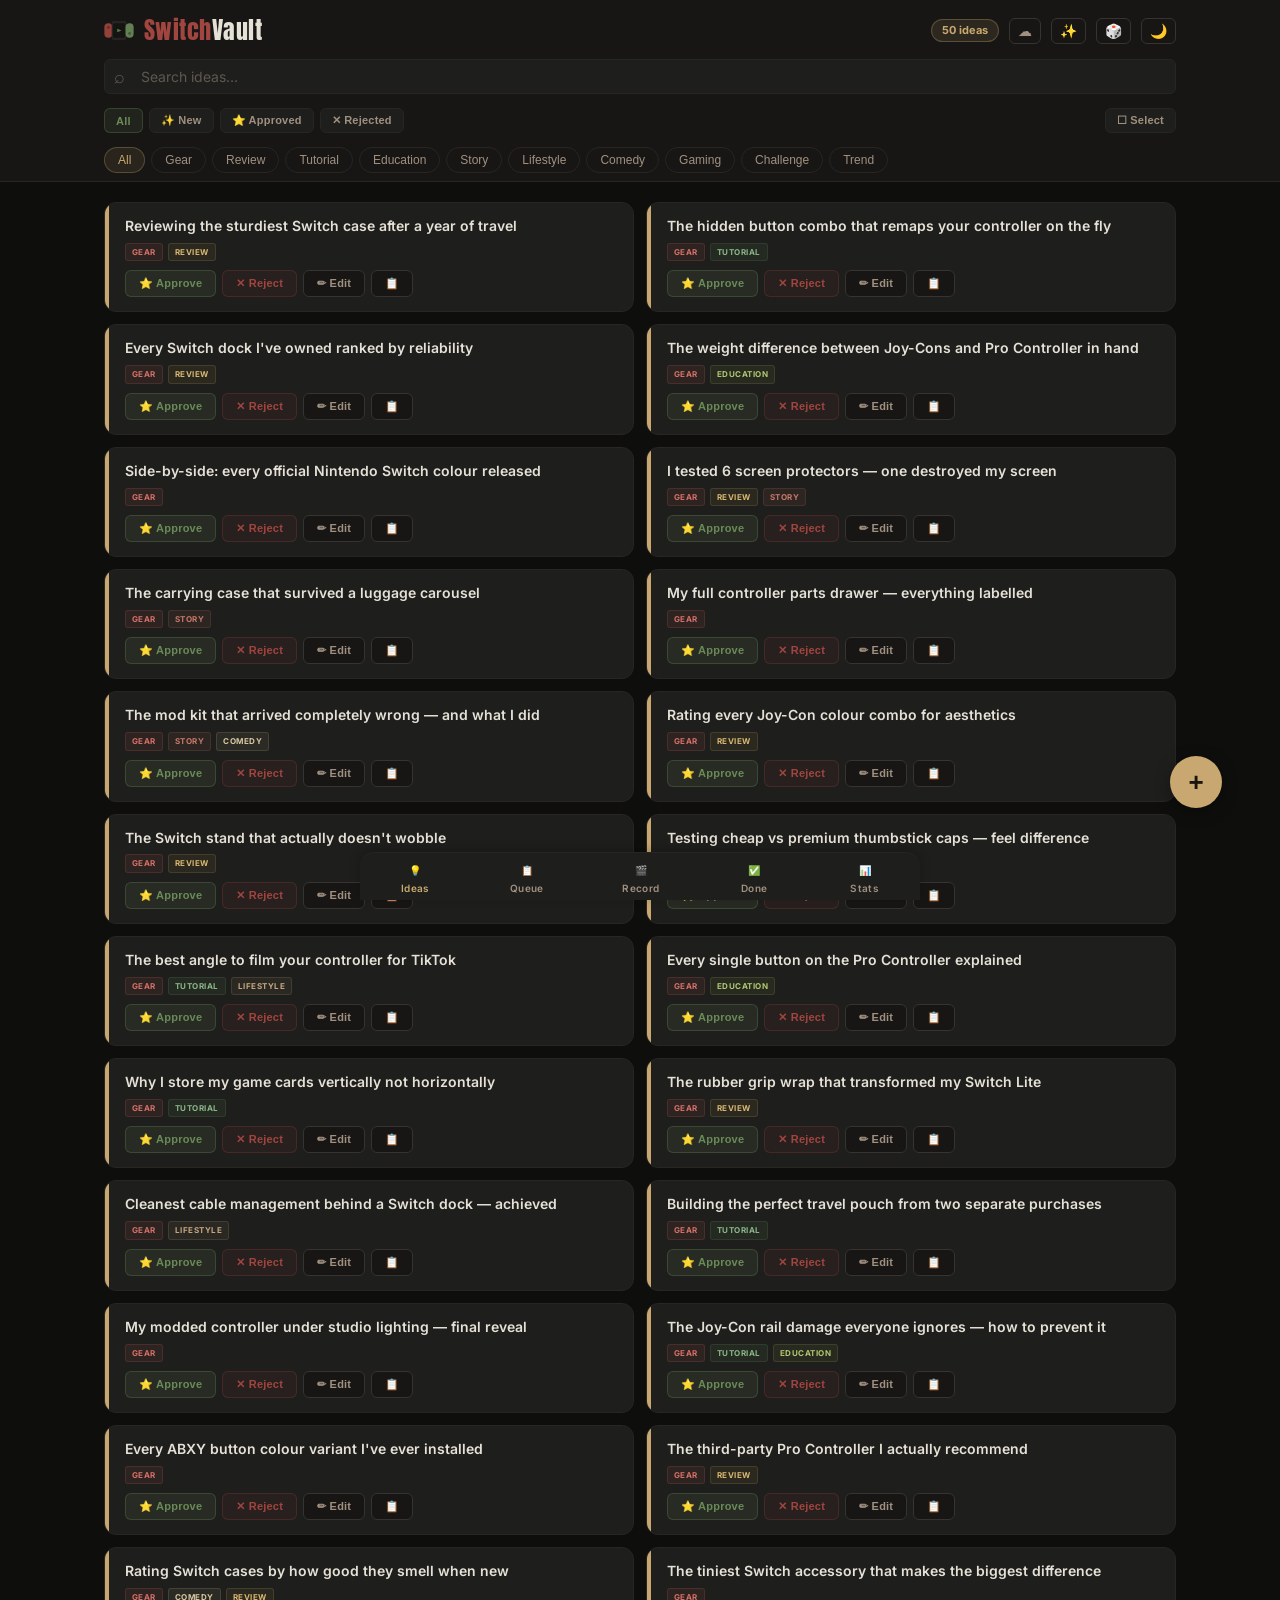
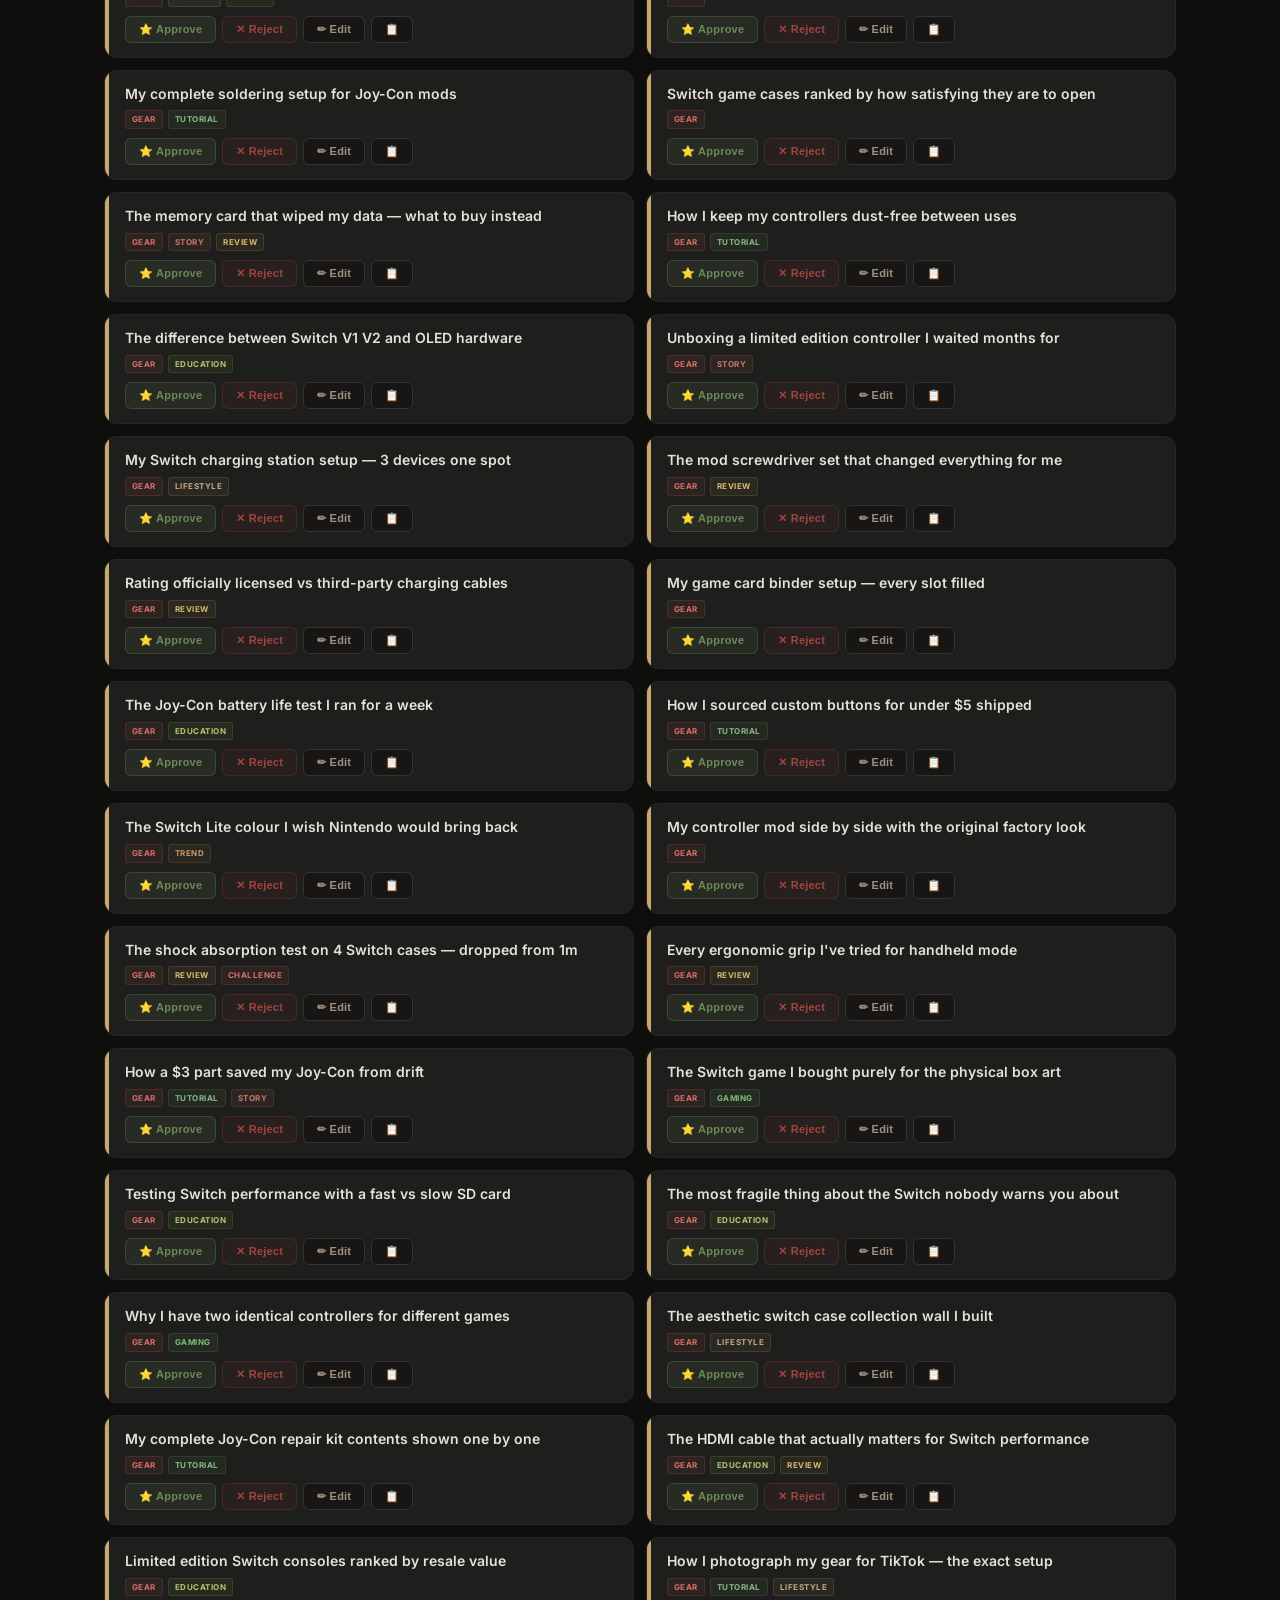
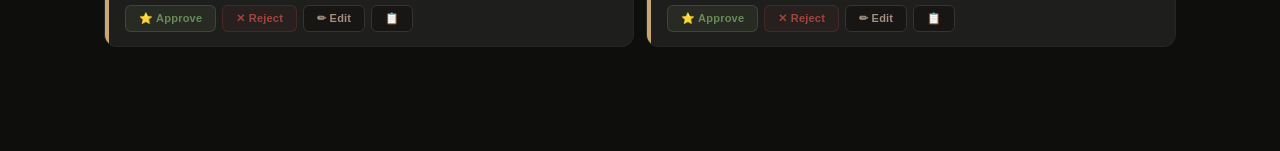
==== commit 858b7c3a: "Fix ghost toast pill using visibility:hidden opacity:0 alone can leave a faint rendered box on some " ====
--- a/index.html
+++ b/index.html
@@ -138,11 +138,12 @@
     body.bulk-mode .i-card.bulk-sel .i-card-edge { background: var(--gold); }
     .bulk-bar {
       position: fixed; bottom: 72px; left: 50%; transform: translateX(-50%); z-index: 200;
-      display: flex; align-items: center; gap: 8px;
+      display: none; align-items: center; gap: 8px;
       background: var(--s2); border: 1px solid var(--b2);
       border-radius: 12px; padding: 10px 14px;
       box-shadow: 0 4px 20px rgba(0,0,0,.5); white-space: nowrap;
     }
+    body.bulk-mode .bulk-bar { display: flex; }
     .bulk-count { font-size: 12px; font-weight: 700; color: var(--txt2); margin-right: 2px; }
     .bulk-btn {
       background: var(--s1); border: 1px solid var(--b2); border-radius: 6px;
@@ -294,11 +295,12 @@
       position: fixed; bottom: 92px; left: 50%; transform: translateX(-50%);
       background: var(--b2); color: var(--txt); border-radius: 20px;
       padding: 8px 18px; font-size: 13px; font-weight: 500;
-      pointer-events: none; opacity: 0; transition: opacity .2s;
+      pointer-events: none; opacity: 0; visibility: hidden;
+      transition: opacity .2s, visibility .2s;
       white-space: nowrap; z-index: 500;
       display: flex; align-items: center; gap: 14px;
     }
-    .toast.show { opacity: 1; }
+    .toast.show { opacity: 1; visibility: visible; }
     .toast.has-action { pointer-events: auto; }
     .toast-action {
       background: none; border: none; color: var(--gold); cursor: pointer;
@@ -486,7 +488,7 @@
   <button class="i-fab" id="i-fab" title="Add custom idea" aria-label="Add custom idea">+</button>
 
   <!-- Bulk action bar -->
-  <div class="bulk-bar" id="bulk-bar" style="display:none">
+  <div class="bulk-bar" id="bulk-bar">
     <span class="bulk-count" id="bulk-count">0 selected</span>
     <button class="bulk-btn primary" id="bulk-queue">⭐ Queue</button>
     <button class="bulk-btn danger" id="bulk-reject">✕ Reject</button>
@@ -871,16 +873,13 @@
 
     // ── Bulk select helpers ──
     function updateBulkBar() {
-      const n = bulkSelected.size;
-      document.getElementById('bulk-count').textContent = n + ' selected';
-      document.getElementById('bulk-bar').style.display = (bulkMode && n > 0) ? '' : (bulkMode ? '' : 'none');
+      document.getElementById('bulk-count').textContent = bulkSelected.size + ' selected';
     }
     function enterBulkMode() {
       bulkMode = true; bulkSelected.clear();
       document.body.classList.add('bulk-mode');
       document.getElementById('i-bulk-toggle').classList.add('on');
       document.getElementById('i-bulk-toggle').textContent = '✕ Done';
-      document.getElementById('bulk-bar').style.display = '';
       updateBulkBar();
     }
     function exitBulkMode() {
@@ -888,7 +887,6 @@
       document.body.classList.remove('bulk-mode');
       document.getElementById('i-bulk-toggle').classList.remove('on');
       document.getElementById('i-bulk-toggle').textContent = '☐ Select';
-      document.getElementById('bulk-bar').style.display = 'none';
       document.querySelectorAll('.i-card.bulk-sel').forEach(c => c.classList.remove('bulk-sel'));
     }
 
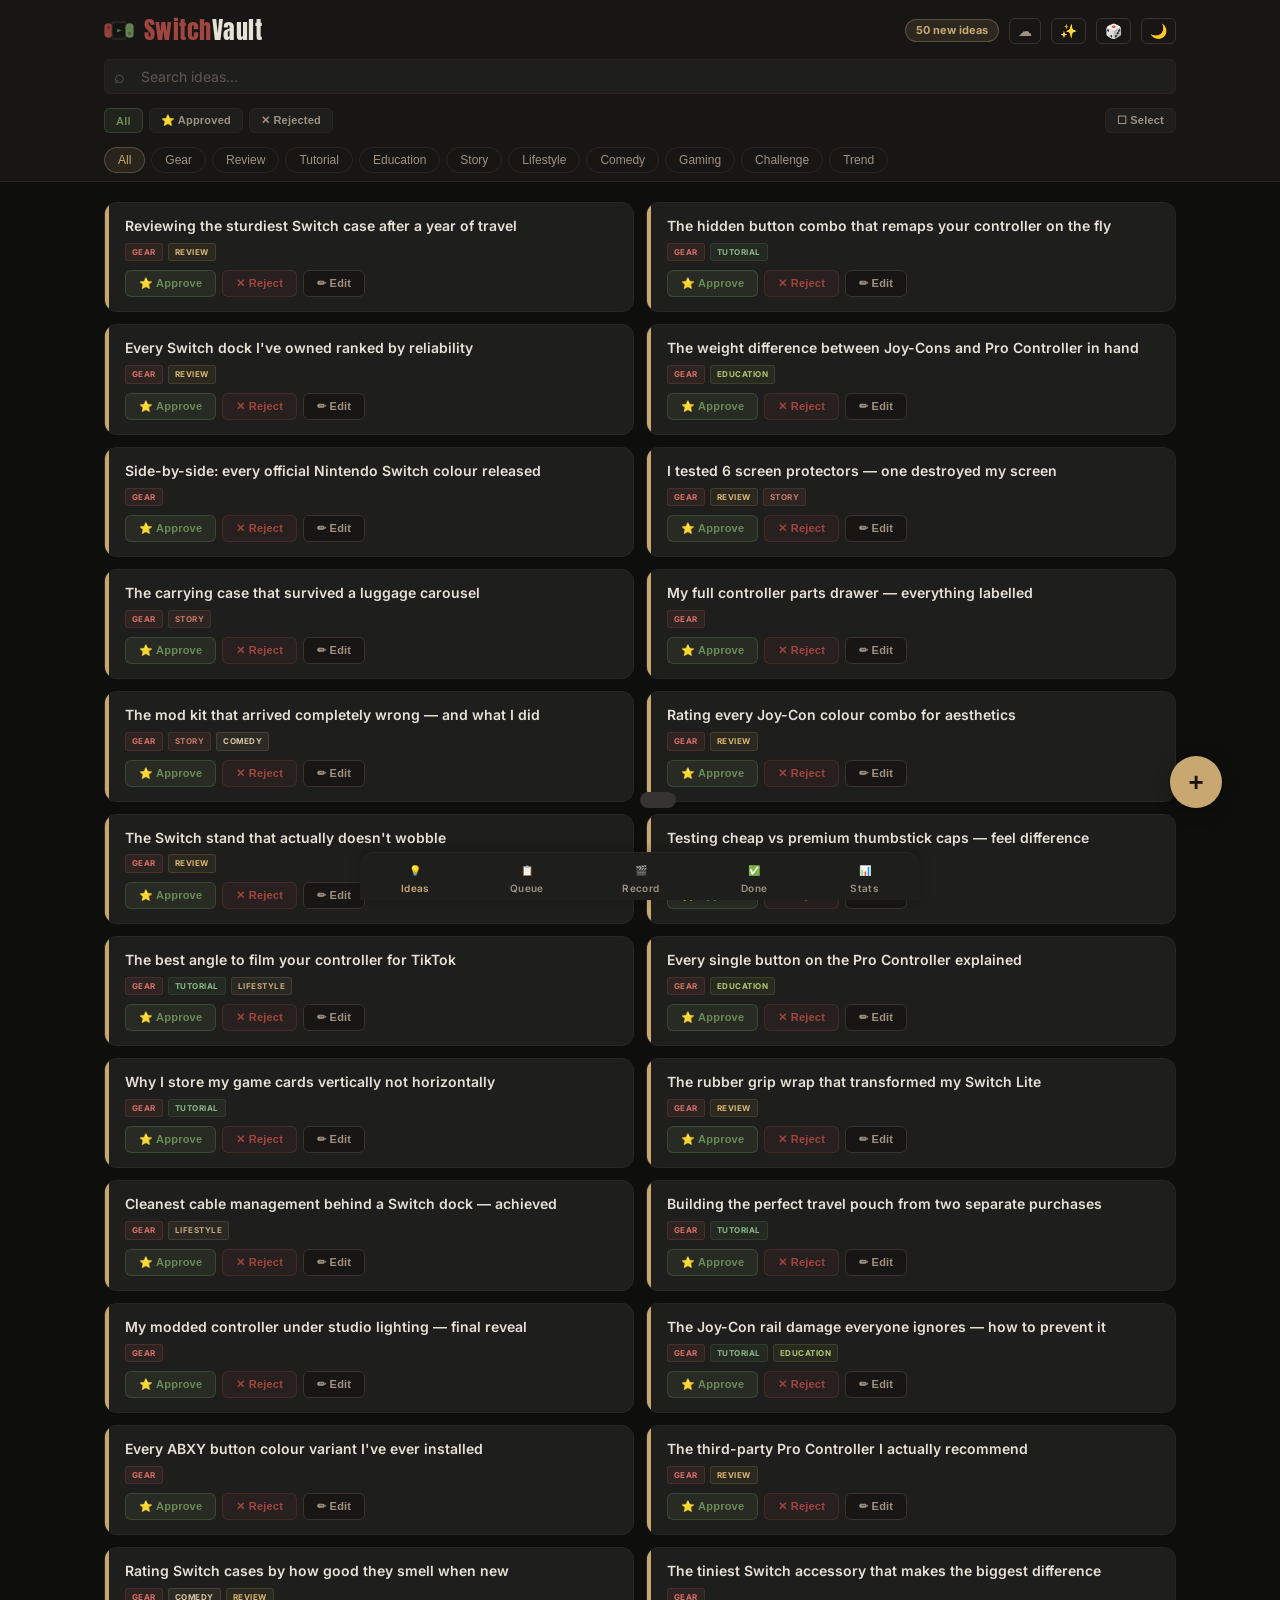
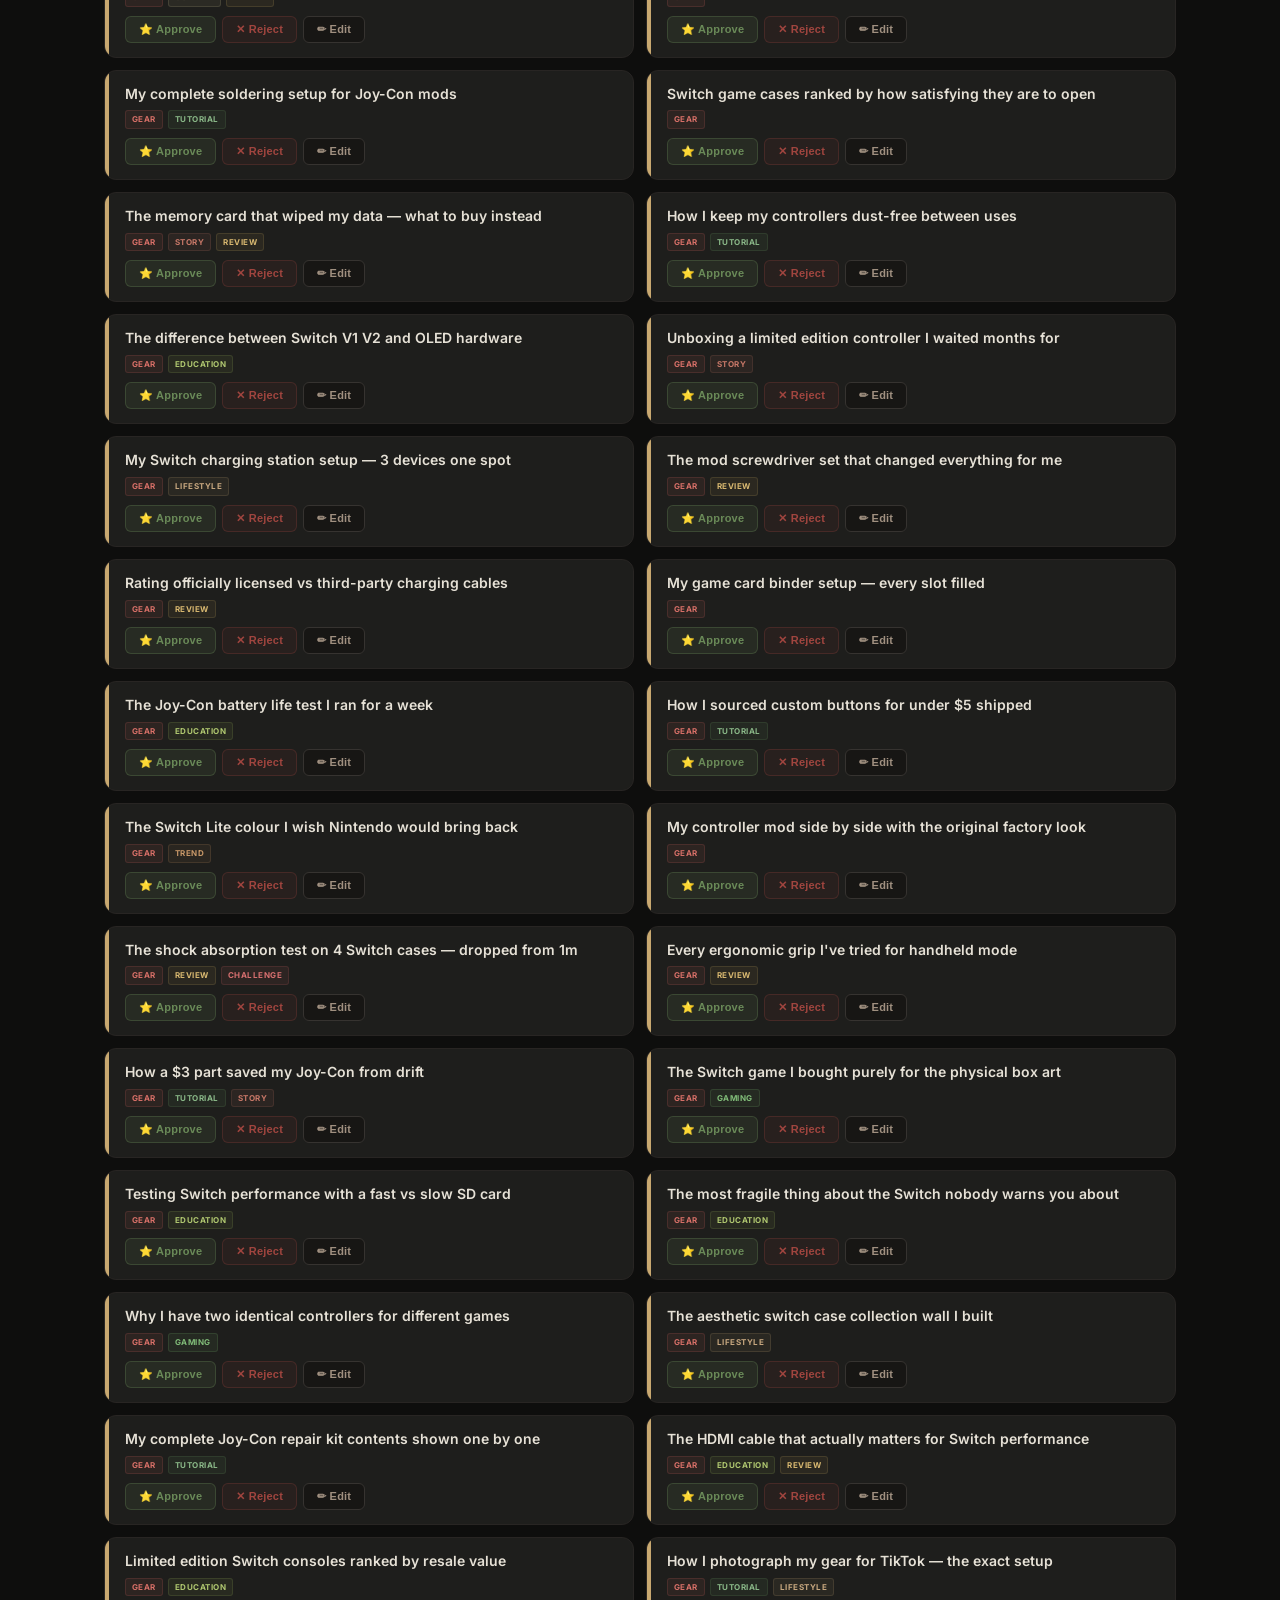
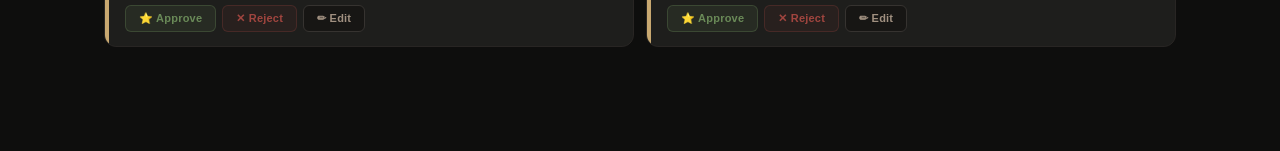
==== commit 6c0d1c09: "Apply all handwritten fixes: inbox flow, title editing, remove copy btn, remove achievements, fix to" ====
--- a/index.html
+++ b/index.html
@@ -295,12 +295,11 @@
       position: fixed; bottom: 92px; left: 50%; transform: translateX(-50%);
       background: var(--b2); color: var(--txt); border-radius: 20px;
       padding: 8px 18px; font-size: 13px; font-weight: 500;
-      pointer-events: none; opacity: 0; visibility: hidden;
-      transition: opacity .2s, visibility .2s;
+      pointer-events: none; opacity: 0; transition: opacity .2s;
       white-space: nowrap; z-index: 500;
       display: flex; align-items: center; gap: 14px;
     }
-    .toast.show { opacity: 1; visibility: visible; }
+    .toast.show { opacity: 1; }
     .toast.has-action { pointer-events: auto; }
     .toast-action {
       background: none; border: none; color: var(--gold); cursor: pointer;
@@ -461,7 +460,6 @@
     </div>
     <div class="i-status-row">
       <button class="status-btn on" data-status="all">All</button>
-      <button class="status-btn" data-status="new">✨ New</button>
       <button class="status-btn" data-status="approved">⭐ Approved</button>
       <button class="status-btn" data-status="rejected">✕ Rejected</button>
       <button class="status-btn" id="i-bulk-toggle" style="margin-left:auto">☐ Select</button>
@@ -629,6 +627,7 @@
       scheds:'sv_scheds', custom:'sv_custom', durations:'sv_durations',
       rejected:'sv_rejected', producing:'sv_producing', light:'sv_light',
       vstats:'sv_vstats', streakhist:'sv_streakhist', checklist:'sv_checklist',
+      titles:'sv_titles',
     };
     // Supabase credentials live only in localStorage, never in code.
     const SB = { url:'sv_sb_url', key:'sv_sb_key', phrase:'sv_sb_phrase' };
@@ -646,7 +645,7 @@
 
     // ── State ──
     let favs = new Set(), done = new Set(), producing = new Set(), rejected = new Set();
-    let notes = {}, pris = {}, scheds = {}, durations = {}, customIdeas = [];
+    let notes = {}, pris = {}, scheds = {}, durations = {}, customIdeas = [], titles = {};
     let searchQ = '', filterCat = 'all', filterStatus = 'all';
     let kbFocus = -1, _visibleIds = [];
     let bulkMode = false, bulkSelected = new Set();
@@ -700,10 +699,13 @@
       try { const v = lsGet(KEYS.scheds);    if(v) scheds    = JSON.parse(v); } catch(e){}
       try { const v = lsGet(KEYS.durations); if(v) durations = JSON.parse(v); } catch(e){}
       try { const v = lsGet(KEYS.custom);    if(v) customIdeas = JSON.parse(v); } catch(e){}
+      try { const v = lsGet(KEYS.titles);   if(v) titles      = JSON.parse(v); } catch(e){}
       document.documentElement.classList.toggle('light', lsGet(KEYS.light) === '1');
     }
 
     // ── Save ──
+    function saveTitles() { lsSet(KEYS.titles, JSON.stringify(titles)); }
+    function getIdeaTitle(i) { return titles[i] || getIdea(i)?.t || ''; }
     function saveSets() {
       lsSet(KEYS.favs, JSON.stringify([...favs]));
       lsSet(KEYS.done, JSON.stringify([...done]));
@@ -726,12 +728,12 @@
         const idea = getIdea(i);
         if (!idea) continue;
         if (filterCat !== 'all' && !idea.tags.includes(filterCat)) continue;
-        if (searchQ && !idea.t.toLowerCase().includes(searchQ)) continue;
+        if (searchQ && !getIdeaTitle(i).toLowerCase().includes(searchQ)) continue;
         const isApproved = favs.has(i);
         const isRejected = rejected.has(i);
         if (filterStatus === 'approved' && !isApproved) continue;
         if (filterStatus === 'rejected' && !isRejected) continue;
-        if (filterStatus === 'new' && (isApproved || isRejected)) continue;
+        if (filterStatus !== 'approved' && filterStatus !== 'rejected' && (isApproved || isRejected)) continue;
         out.push(i);
       }
       return out;
@@ -754,13 +756,14 @@
       const schedHtml = scheds[i] ? `<span class="i-sched-badge">Sched: ${schedFmt}</span>` : '';
       const priLabel = pris[i] === 'h' ? '🔴 ' : pris[i] === 'm' ? '🟡 ' : '';
       const noteText = notes[i] || '';
+      const titleText = getIdeaTitle(i);
 
       const cls = 'i-card' + (isApproved ? ' approved' : '') + (isRejected ? ' rejected' : '');
 
       return `<div class="${cls}" id="icard-${i}">
         <div class="i-card-edge"></div>
         <div class="i-card-main">
-          <div class="i-card-title">${priLabel}${escapeHTML(idea.t)}</div>
+          <div class="i-card-title">${priLabel}${escapeHTML(titleText)}</div>
           <div class="i-card-tags">${tags}</div>
           <div class="i-card-note"${noteText ? '' : ' style="display:none"'}>${escapeHTML(noteText)}</div>
           <div class="i-card-meta"${(durHtml || schedHtml) ? '' : ' style="display:none"'}>${durHtml}${schedHtml}</div>
@@ -768,9 +771,12 @@
             <button class="i-btn primary${isApproved ? ' on' : ''}" data-approve="${i}">${isApproved ? '⭐ Approved' : '⭐ Approve'}</button>
             <button class="i-btn danger${isRejected ? ' on' : ''}" data-reject="${i}">${isRejected ? '✕ Rejected' : '✕ Reject'}</button>
             <button class="i-btn" data-toggle-edit="${i}">✏ Edit</button>
-            <button class="i-btn" data-copy="${i}" title="Copy title to clipboard">📋</button>
           </div>
           <div class="i-edit-panel" id="iedit-${i}" style="display:none">
+            <div class="i-edit-row" style="align-items:flex-start">
+              <span class="i-edit-label" style="padding-top:5px">Title</span>
+              <textarea class="i-edit-note" data-title-edit="${i}" rows="2">${escapeHTML(titleText)}</textarea>
+            </div>
             <div class="i-edit-row">
               <span class="i-edit-label">Priority</span>
               <div class="i-pri-btns">
@@ -816,12 +822,12 @@
 
       // Show count of currently visible ideas with a context label
       const n = idxs.length;
-      const label = filterStatus === 'approved' ? 'approved'
-                  : filterStatus === 'rejected' ? 'rejected'
-                  : filterStatus === 'new'      ? 'new'
-                  : searchQ || filterCat !== 'all' ? 'found'
-                  : 'ideas';
-      document.getElementById('i-count').textContent = n === 1 ? `1 ${label}` : `${n} ${label}`;
+      let countText;
+      if (filterStatus === 'approved') countText = n === 1 ? '1 approved' : `${n} approved`;
+      else if (filterStatus === 'rejected') countText = n === 1 ? '1 rejected' : `${n} rejected`;
+      else if (searchQ || filterCat !== 'all') countText = n === 1 ? '1 found' : `${n} found`;
+      else countText = n === 1 ? '1 new idea' : `${n} new ideas`;
+      document.getElementById('i-count').textContent = countText;
 
       if (!idxs.length) {
         const msg = searchQ || filterCat !== 'all' || filterStatus !== 'all'
@@ -853,7 +859,7 @@
       const title = card.querySelector('.i-card-title');
       if (title) {
         const priLabel = pris[i] === 'h' ? '🔴 ' : pris[i] === 'm' ? '🟡 ' : '';
-        title.innerHTML = priLabel + escapeHTML(idea.t);
+        title.innerHTML = priLabel + escapeHTML(getIdeaTitle(i));
       }
       const meta = card.querySelector('.i-card-meta');
       if (meta) {
@@ -917,7 +923,6 @@
       const reject  = e.target.closest('[data-reject]');
       const editTog = e.target.closest('[data-toggle-edit]');
       const priBtn  = e.target.closest('[data-pri]');
-      const copyBtn = e.target.closest('[data-copy]');
 
       if (bulkMode) {
         const card = e.target.closest('.i-card');
@@ -930,33 +935,27 @@
         return;
       }
 
-      if (copyBtn) {
-        const idea = getIdea(+copyBtn.dataset.copy);
-        if (idea) navigator.clipboard.writeText(idea.t).then(() => showToast('📋 Title copied'));
-        return;
-      }
-
       if (approve) {
         const i = +approve.dataset.approve;
-        if (favs.has(i)) { favs.delete(i); showToast('Removed from queue'); }
-        else { favs.add(i); rejected.delete(i); showToast('⭐ Approved → added to Queue'); }
-        saveSets();
-        (filterStatus === 'all') ? refreshCard(i) : render();
+        if (favs.has(i)) {
+          favs.delete(i); saveSets(); render();
+          showToast('Removed from queue');
+        } else {
+          favs.add(i); rejected.delete(i); saveSets(); render();
+          showToast('⭐ Approved → added to Queue');
+        }
         return;
       }
       if (reject) {
         const i = +reject.dataset.reject;
         if (rejected.has(i)) {
-          rejected.delete(i); saveSets();
-          (filterStatus === 'all') ? refreshCard(i) : render();
+          rejected.delete(i); saveSets(); render();
           showToast('Un-rejected');
         } else {
           const wasApproved = favs.has(i);
-          rejected.add(i); favs.delete(i); saveSets();
-          (filterStatus === 'all') ? refreshCard(i) : render();
+          rejected.add(i); favs.delete(i); saveSets(); render();
           showToast('Rejected', { label: 'Undo', fn: () => {
-            rejected.delete(i); if (wasApproved) favs.add(i); saveSets();
-            (filterStatus === 'all') ? refreshCard(i) : render();
+            rejected.delete(i); if (wasApproved) favs.add(i); saveSets(); render();
           }});
         }
         return;
@@ -986,6 +985,7 @@
       const dur = e.target.closest('[data-dur]');
       const sch = e.target.closest('[data-sched]');
       const nt  = e.target.closest('[data-note]');
+      const te  = e.target.closest('[data-title-edit]');
       if (dur) {
         const i = +dur.dataset.dur;
         if (dur.value) durations[i] = dur.value; else delete durations[i];
@@ -1001,6 +1001,22 @@
         const val = nt.value.trim();
         if (val) notes[i] = val; else delete notes[i];
         saveMetadata(); refreshCard(i); return;
+      }
+      if (te) {
+        const i = +te.dataset.titleEdit;
+        const val = te.value.trim();
+        if (val && val !== getIdea(i)?.t) titles[i] = val;
+        else delete titles[i];
+        saveTitles();
+        const card = document.getElementById('icard-' + i);
+        if (card) {
+          const titleEl = card.querySelector('.i-card-title');
+          if (titleEl) {
+            const priLabel = pris[i] === 'h' ? '🔴 ' : pris[i] === 'm' ? '🟡 ' : '';
+            titleEl.innerHTML = priLabel + escapeHTML(getIdeaTitle(i));
+          }
+        }
+        return;
       }
     });
 
@@ -1145,7 +1161,7 @@
       const read = k => { try { return JSON.parse(lsGet(k) || 'null'); } catch(e) { return null; } };
       return {
         favs:[...favs], done:[...done], producing:[...producing], rejected:[...rejected],
-        notes, pris, scheds, durations, custom: customIdeas,
+        notes, pris, scheds, durations, custom: customIdeas, titles,
         vstats: read(KEYS.vstats) || {}, streakhist: read(KEYS.streakhist) || [],
         checklist: read(KEYS.checklist) || {},
       };
@@ -1161,7 +1177,8 @@
       if (d.scheds)    scheds    = { ...scheds, ...d.scheds };
       if (d.durations) durations = { ...durations, ...d.durations };
       if (Array.isArray(d.custom) && d.custom.length >= customIdeas.length) customIdeas = d.custom;
-      saveSets(); saveMetadata(); saveCustom();
+      if (d.titles && typeof d.titles === 'object') titles = { ...titles, ...d.titles };
+      saveSets(); saveMetadata(); saveCustom(); saveTitles();
       if (d.vstats)     lsSet(KEYS.vstats, JSON.stringify(d.vstats));
       if (d.streakhist) lsSet(KEYS.streakhist, JSON.stringify(d.streakhist));
       if (d.checklist)  lsSet(KEYS.checklist, JSON.stringify(d.checklist));
@@ -1307,14 +1324,8 @@
 
     document.getElementById('i-inspire-btn').addEventListener('click', () => {
       const n = totalIdeas();
-      // Prefer unreviewed (not approved, not rejected); fall back to not-yet-queued; then anything
-      const pools = [
-        Array.from({length: n}, (_, i) => i).filter(i => getIdea(i) && !favs.has(i) && !rejected.has(i)),
-        Array.from({length: n}, (_, i) => i).filter(i => getIdea(i) && !favs.has(i)),
-        Array.from({length: n}, (_, i) => i).filter(i => getIdea(i)),
-      ];
-      const pool = pools.find(p => p.length) || [];
-      if (!pool.length) { showToast('No ideas to pick from!'); return; }
+      const pool = Array.from({length: n}, (_, i) => i).filter(i => getIdea(i) && !favs.has(i) && !rejected.has(i));
+      if (!pool.length) { showToast('No unreviewed ideas left!'); return; }
       const pick = pool[Math.floor(Math.random() * pool.length)];
       // Clear filters so the picked idea is visible
       searchQ = ''; filterCat = 'all'; filterStatus = 'all';
@@ -1448,22 +1459,18 @@
       else if ((e.key === 's' || e.key === ' ') && kbFocus >= 0) {
         e.preventDefault();
         const i = _visibleIds[kbFocus];
-        if (favs.has(i)) { favs.delete(i); showToast('Removed from queue'); }
-        else { favs.add(i); rejected.delete(i); showToast('⭐ Approved → added to Queue'); }
-        saveSets();
-        (filterStatus === 'all') ? refreshCard(i) : render();
+        if (favs.has(i)) { favs.delete(i); saveSets(); render(); showToast('Removed from queue'); }
+        else { favs.add(i); rejected.delete(i); saveSets(); render(); showToast('⭐ Approved → added to Queue'); }
       }
       else if (e.key === 'r' && kbFocus >= 0) {
         e.preventDefault();
         const i = _visibleIds[kbFocus];
-        if (rejected.has(i)) { rejected.delete(i); saveSets(); (filterStatus === 'all') ? refreshCard(i) : render(); showToast('Un-rejected'); }
+        if (rejected.has(i)) { rejected.delete(i); saveSets(); render(); showToast('Un-rejected'); }
         else {
           const wasApproved = favs.has(i);
-          rejected.add(i); favs.delete(i); saveSets();
-          (filterStatus === 'all') ? refreshCard(i) : render();
+          rejected.add(i); favs.delete(i); saveSets(); render();
           showToast('Rejected', { label: 'Undo', fn: () => {
-            rejected.delete(i); if (wasApproved) favs.add(i); saveSets();
-            (filterStatus === 'all') ? refreshCard(i) : render();
+            rejected.delete(i); if (wasApproved) favs.add(i); saveSets(); render();
           }});
         }
       }
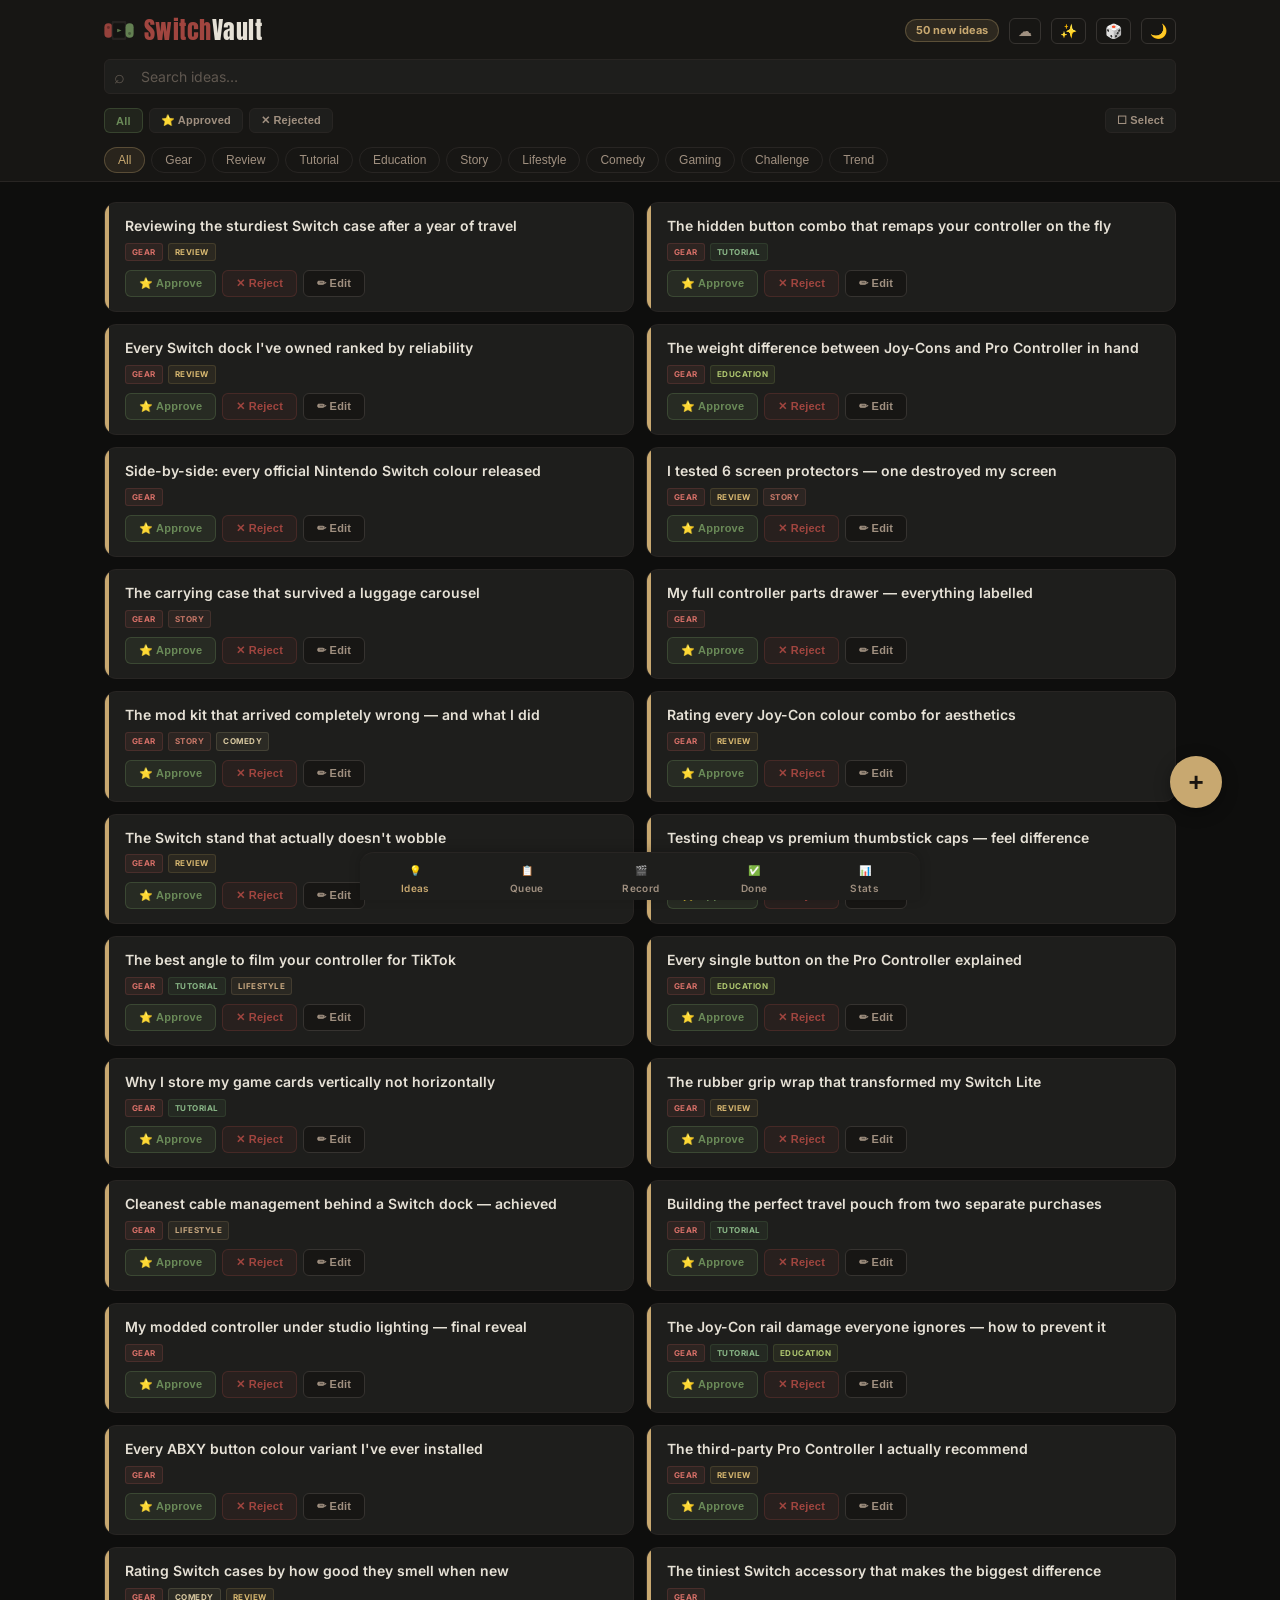
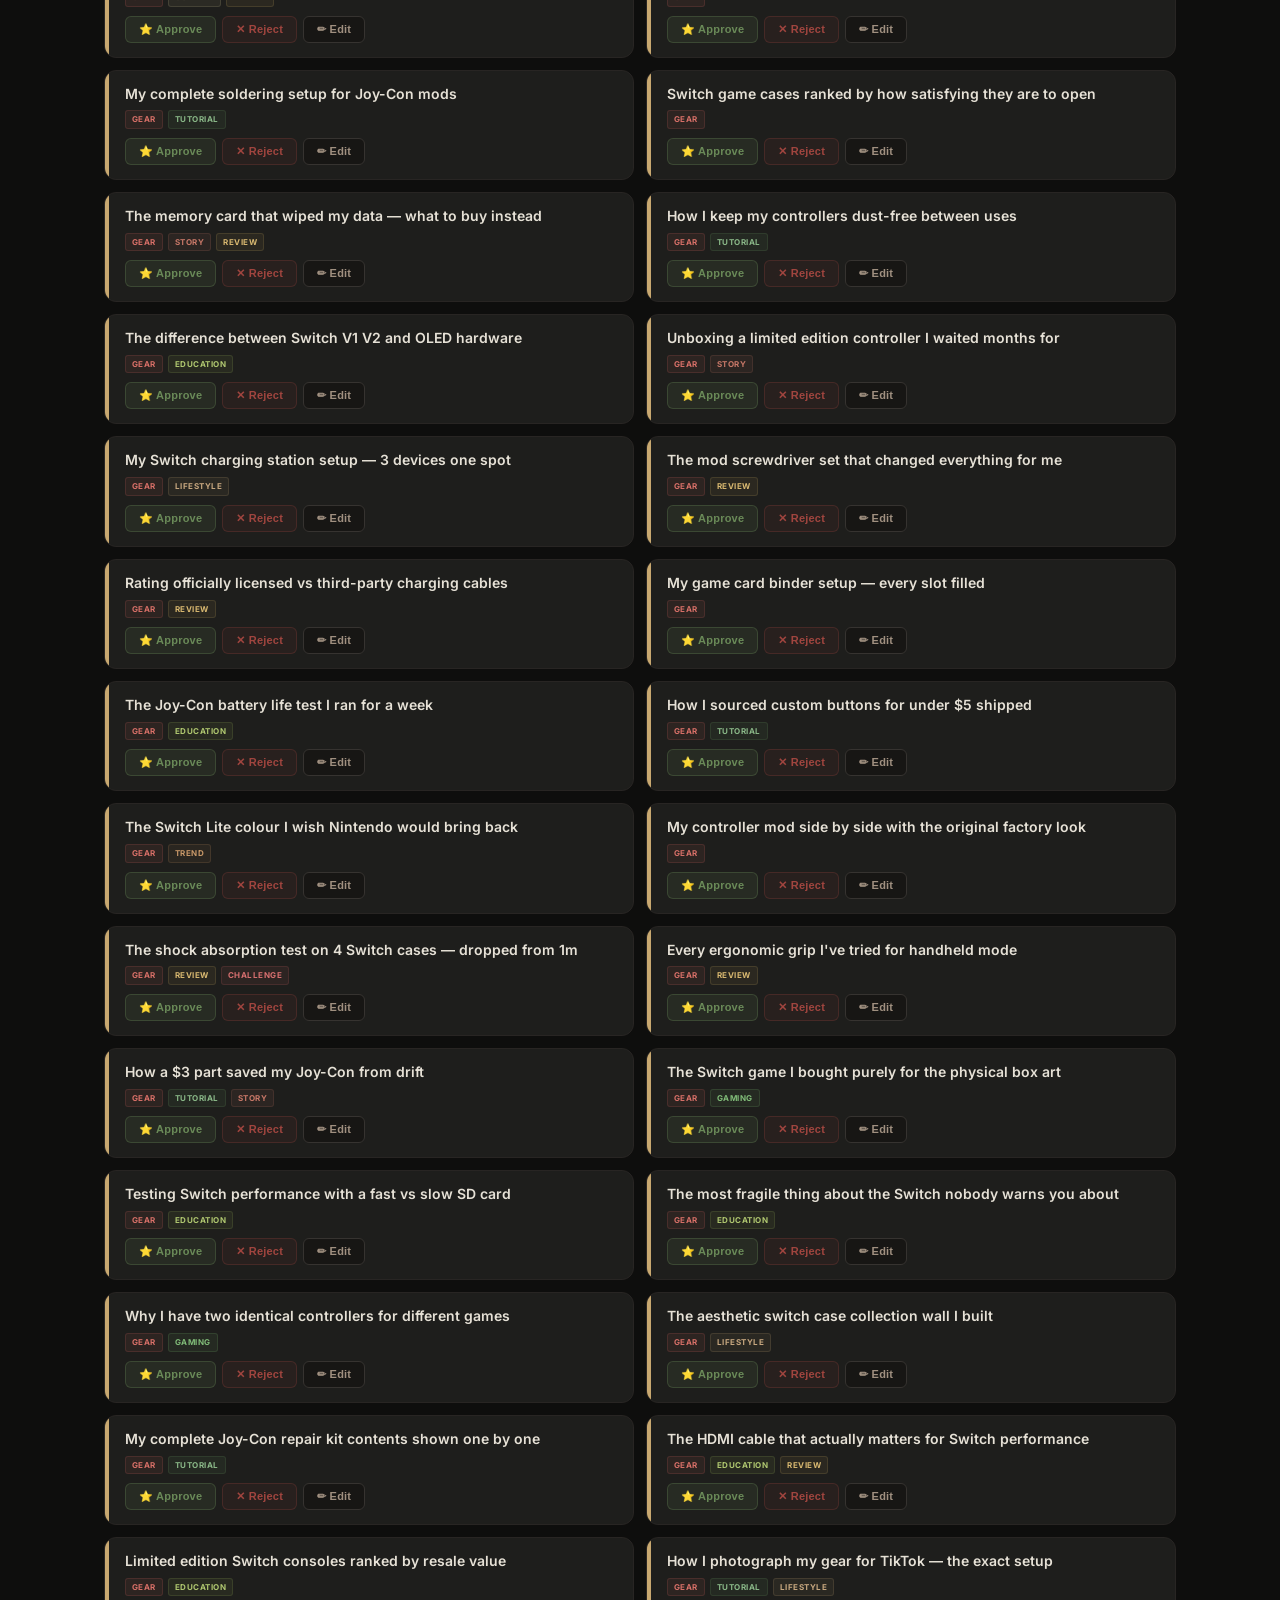
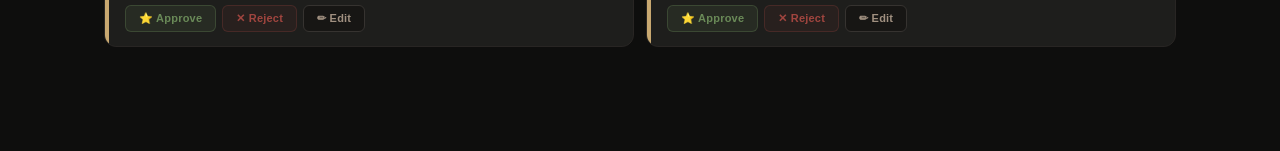
==== commit a92f7f7e: "Merge branch 'claude/peaceful-archimedes-kZ0B7'" ====
--- a/index.html
+++ b/index.html
@@ -295,11 +295,12 @@
       position: fixed; bottom: 92px; left: 50%; transform: translateX(-50%);
       background: var(--b2); color: var(--txt); border-radius: 20px;
       padding: 8px 18px; font-size: 13px; font-weight: 500;
-      pointer-events: none; opacity: 0; transition: opacity .2s;
+      pointer-events: none; opacity: 0; visibility: hidden;
+      transition: opacity .2s, visibility .2s;
       white-space: nowrap; z-index: 500;
       display: flex; align-items: center; gap: 14px;
     }
-    .toast.show { opacity: 1; }
+    .toast.show { opacity: 1; visibility: visible; }
     .toast.has-action { pointer-events: auto; }
     .toast-action {
       background: none; border: none; color: var(--gold); cursor: pointer;
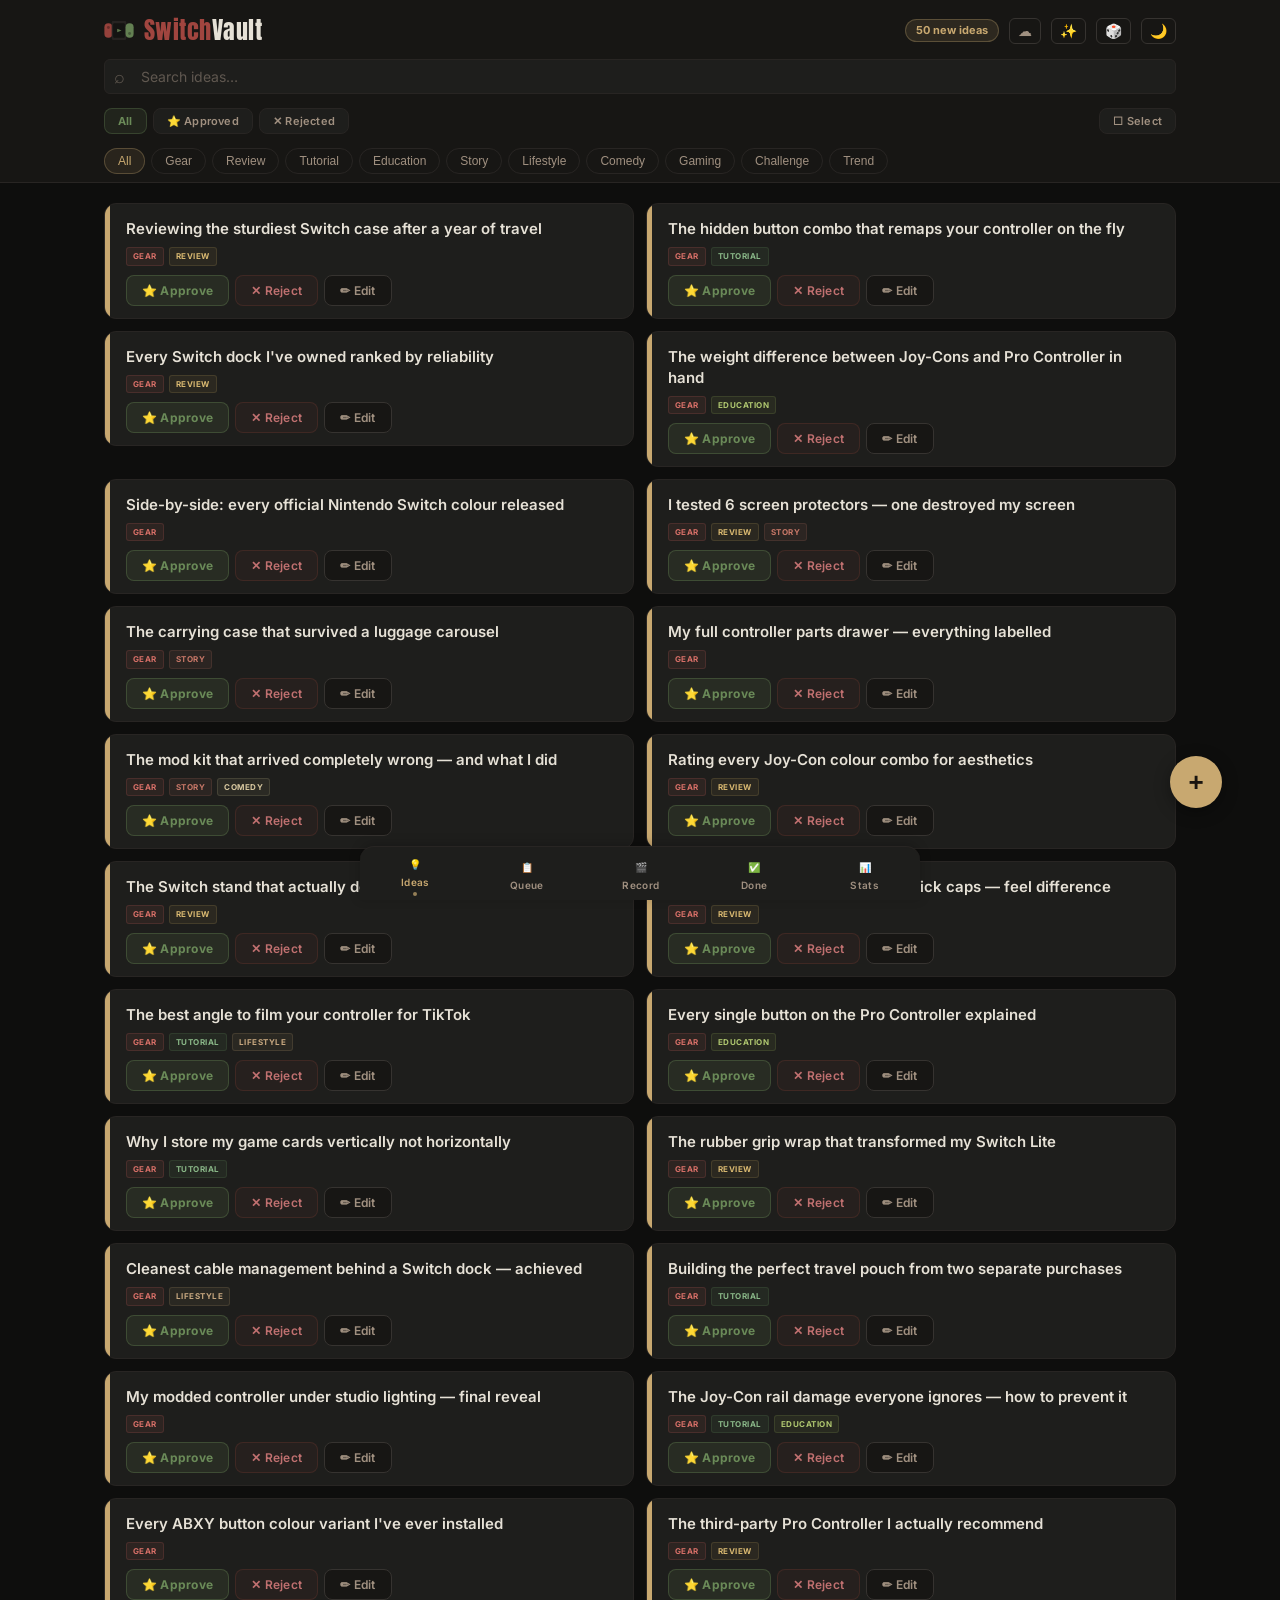
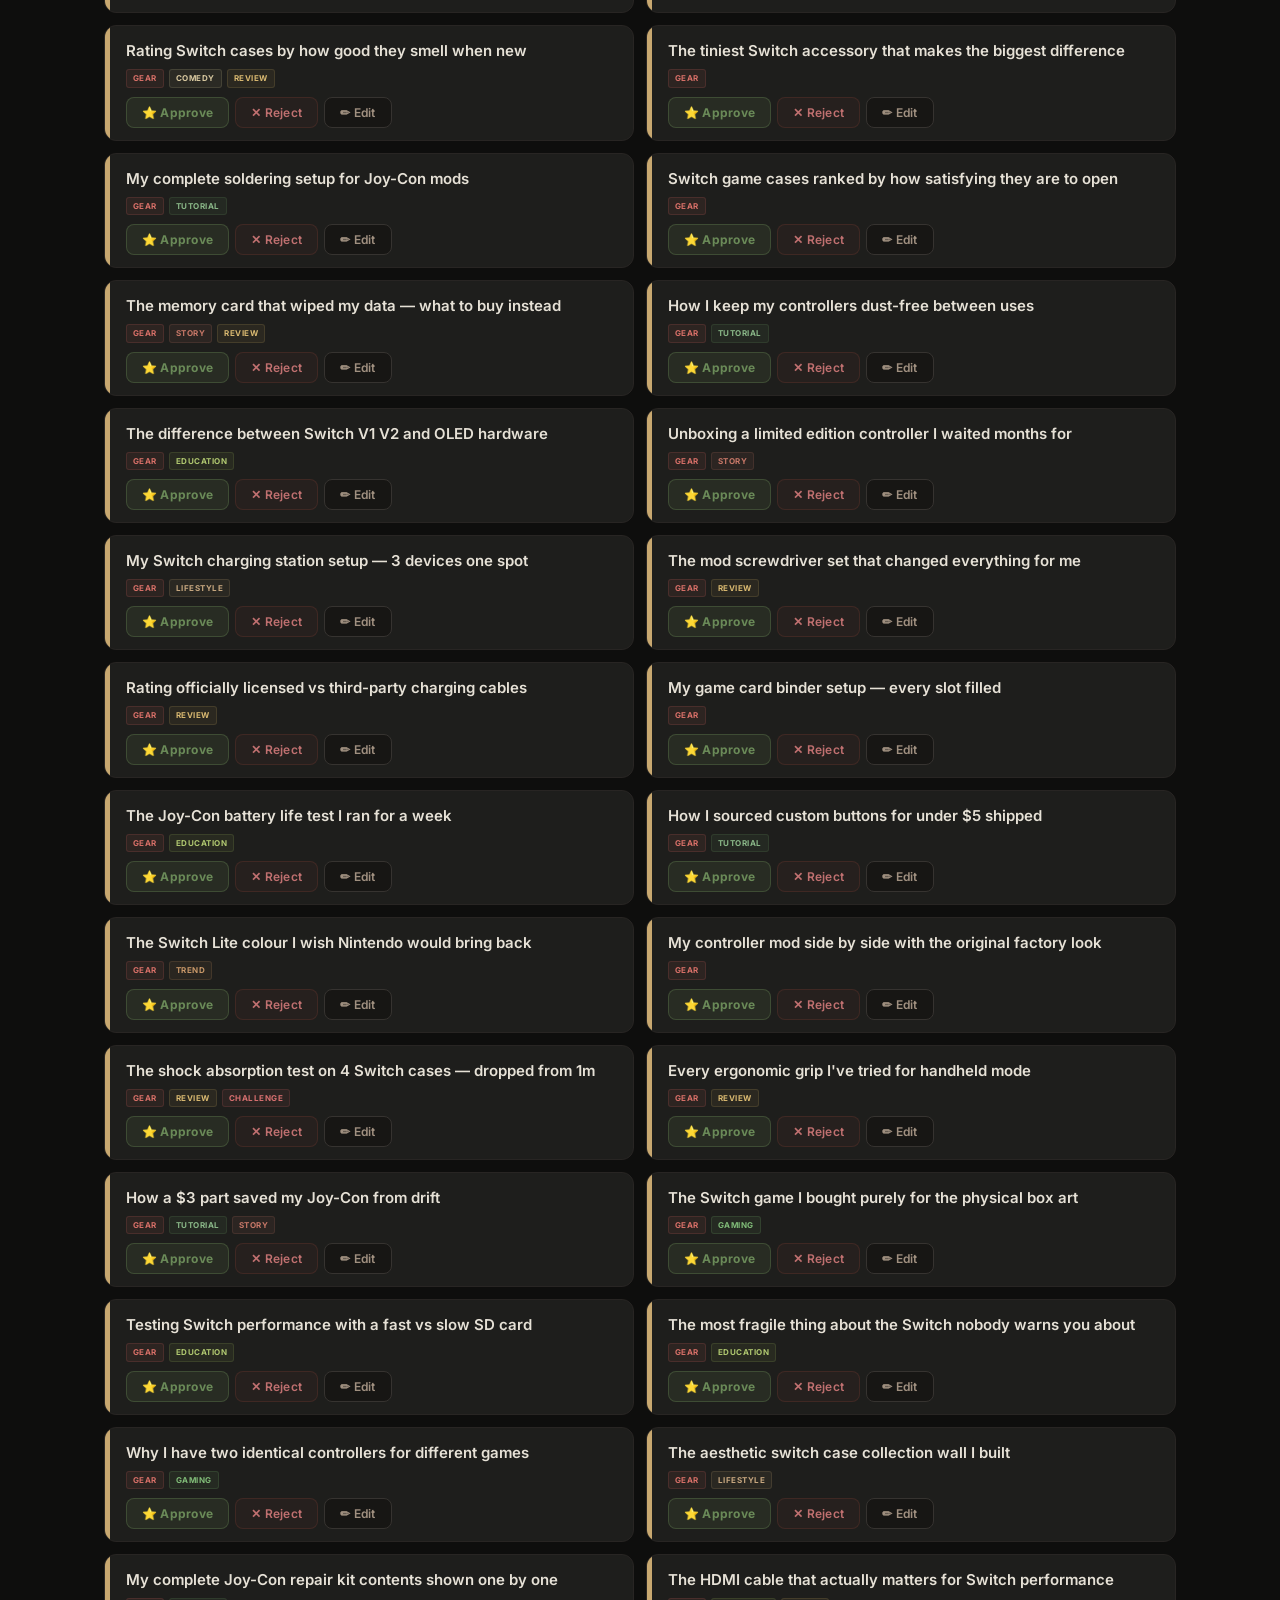
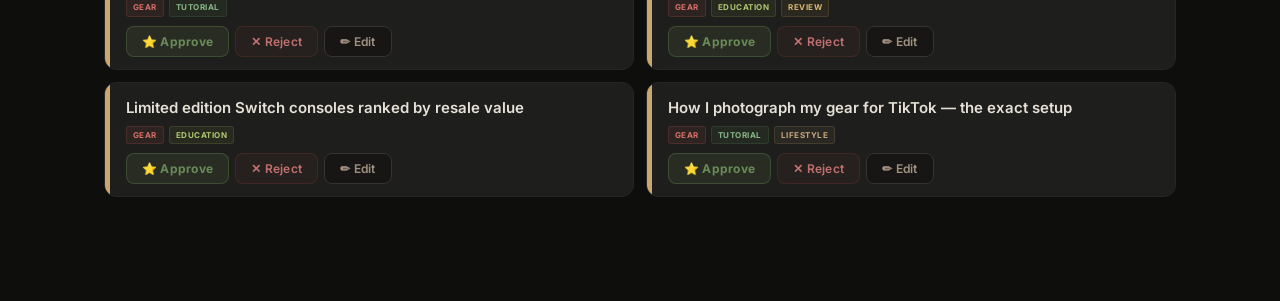
==== commit b692db3b: "Improve UI/UX across all pages - Thinner scrollbars (4px) and active dot indicator on bottom nav - C" ====
--- a/index.html
+++ b/index.html
@@ -14,30 +14,8 @@
   <meta name="apple-mobile-web-app-capable" content="yes">
   <meta name="apple-mobile-web-app-status-bar-style" content="black-translucent">
   <meta name="apple-mobile-web-app-title" content="SwitchVault">
+  <link rel="stylesheet" href="shared.css">
   <style>
-    :root {
-      --bg:#0E0E0D; --s1:#171614; --s2:#1e1e1c; --s3:#262422;
-      --b0:#1c1b19; --b1:#282523; --b2:#363330; --b3:#484440;
-      --acc:#A0453F; --acc2:#7C2F2F; --gold:#C8A870; --gold2:#E6E1D6;
-      --teal:#6A8A58; --blue:#7A9878; --pur:#A0453F;
-      --txt:#E6E1D6; --txt2:#A09080; --mut:#605850; --mut2:#3A3530;
-      --hi:#D8C8B2; --r:6px;
-      --r-lg:12px;
-      --shadow:0 6px 24px rgba(0,0,0,.22);
-      --ring:0 0 0 2px var(--teal);
-    }
-    *, *::before, *::after { box-sizing: border-box; margin: 0; padding: 0; }
-    html { scroll-behavior: smooth; overflow-x: hidden; }
-    :focus-visible { outline: none; box-shadow: var(--ring); }
-    button, a, input, textarea, select, [tabindex] { outline: none; }
-    body {
-      background: var(--bg); color: var(--txt);
-      font-family: 'Inter', sans-serif; font-size: 14px;
-      line-height: 1.55; min-height: 100vh;
-      overflow-x: hidden; max-width: 100%;
-      padding-bottom: 80px;
-      -webkit-font-smoothing: antialiased; -moz-osx-font-smoothing: grayscale;
-    }
 
     /* ── TOOLBAR ── */
     .i-toolbar {
@@ -100,13 +78,14 @@
     .chip:active { filter: brightness(.93); }
     .status-btn {
       background: var(--s2); border: 1px solid var(--b1);
-      border-radius: 6px; color: var(--txt2); cursor: pointer;
-      font-size: 11px; font-weight: 600; padding: 5px 11px;
+      border-radius: 8px; color: var(--txt2); cursor: pointer;
+      font-size: 11px; font-weight: 600; padding: 5px 13px;
       white-space: nowrap; transition: all .15s; flex-shrink: 0; letter-spacing: .02em;
-    }
-    .status-btn:hover { background: var(--s3); color: var(--txt); }
-    .status-btn.on { background:rgba(106,138,88,.12); border-color:rgba(106,138,88,.3); color:var(--teal); }
-    .status-btn:active { filter: brightness(.93); }
+      font-family: 'Inter', sans-serif;
+    }
+    .status-btn:hover { background: var(--s3); color: var(--txt); border-color: var(--b2); }
+    .status-btn.on { background:rgba(106,138,88,.12); border-color:rgba(106,138,88,.3); color:var(--teal); font-weight: 700; }
+    .status-btn:active { filter: brightness(.9); }
 
     /* ── BODY ── */
     .i-body {
@@ -118,13 +97,15 @@
     /* Cards */
     .i-card {
       background: var(--s2); border: 1px solid var(--b1);
-      border-radius: var(--r-lg); margin-bottom: 14px;
+      border-radius: var(--r-lg); margin-bottom: 12px;
       display: flex; overflow: hidden;
-      transition: background .12s, border-color .15s, box-shadow .15s;
-    }
-    .i-card:hover { background: var(--s3); border-color: var(--b2); box-shadow: var(--shadow); }
+      transition: background .12s, border-color .15s, box-shadow .15s, transform .1s;
+    }
+    .i-card:hover { background: var(--s3); border-color: var(--b2); box-shadow: 0 4px 24px rgba(0,0,0,.22); }
+    .i-card:active { transform: scale(.998); }
+    .i-card.approved { border-color: rgba(106,138,88,.22); }
     .i-card.approved .i-card-edge { background: var(--teal); }
-    .i-card.rejected { opacity: .55; }
+    .i-card.rejected { opacity: .6; }
     .i-card.rejected .i-card-edge { background: var(--mut); }
     .i-card.kb-focused { outline: 2px solid var(--gold); outline-offset: -2px; }
     .i-card { position: relative; }
@@ -154,9 +135,9 @@
     .bulk-btn.primary { background:rgba(106,138,88,.12); border-color:rgba(106,138,88,.3); color:var(--teal); }
     .bulk-btn.primary:hover { background:rgba(106,138,88,.22); }
     .bulk-btn.danger  { background:rgba(160,69,63,.08); border-color:rgba(160,69,63,.25); color:var(--acc); }
-    .i-card-edge { width: 4px; flex-shrink: 0; background: var(--gold); }
-    .i-card-main { flex: 1; padding: 14px 16px; min-width: 0; }
-    .i-card-title { font-size: 14px; font-weight: 600; color: var(--txt); margin-bottom: 7px; line-height: 1.35; }
+    .i-card-edge { width: 5px; flex-shrink: 0; background: var(--gold); }
+    .i-card-main { flex: 1; padding: 14px 16px 12px; min-width: 0; }
+    .i-card-title { font-size: 15px; font-weight: 600; color: var(--txt); margin-bottom: 8px; line-height: 1.4; }
     .i-card-tags { display: flex; gap: 5px; flex-wrap: wrap; margin-bottom: 9px; }
     .i-card-note {
       font-size: 11px; color: var(--txt2); margin-bottom: 9px; font-style: italic;
@@ -175,20 +156,29 @@
       color: var(--txt2); background: var(--s1); border: 1px solid var(--b2);
       border-radius: 4px; padding: 2px 6px;
     }
-    .i-card-actions { display: flex; gap: 6px; flex-wrap: wrap; }
+    .i-card-actions { display: flex; gap: 6px; flex-wrap: wrap; margin-top: 2px; }
     .i-btn {
-      background: var(--s1); border: 1px solid var(--b2); border-radius: 6px;
-      color: var(--txt2); cursor: pointer; font-size: 11px; font-weight: 600;
-      padding: 6px 13px; white-space: nowrap; transition: all .15s; letter-spacing: .02em;
-    }
-    .i-btn:hover { background: var(--s3); color: var(--txt); }
-    .i-btn.primary { background:rgba(106,138,88,.12); border-color:rgba(106,138,88,.3); color:var(--teal); }
-    .i-btn.primary:hover { background:rgba(106,138,88,.22); }
-    .i-btn.primary.on { background:var(--teal); border-color:var(--teal); color:#fff; }
-    .i-btn.danger { background:rgba(160,69,63,.08); border-color:rgba(160,69,63,.25); color:var(--acc); }
-    .i-btn.danger:hover { background:rgba(160,69,63,.15); }
-    .i-btn.danger.on { background:var(--acc); border-color:var(--acc); color:#fff; }
-    .i-btn:active { filter: brightness(.93); }
+      background: var(--s1); border: 1px solid var(--b2); border-radius: 8px;
+      color: var(--txt2); cursor: pointer; font-size: 12px; font-weight: 600;
+      padding: 7px 15px; white-space: nowrap; transition: all .15s; letter-spacing: .02em;
+      font-family: 'Inter', sans-serif;
+    }
+    .i-btn:hover { background: var(--s3); color: var(--txt); border-color: var(--b3); }
+    .i-btn.primary {
+      background: rgba(106,138,88,.13); border-color: rgba(106,138,88,.35); color: var(--teal);
+      font-weight: 700;
+    }
+    .i-btn.primary:hover { background: rgba(106,138,88,.22); border-color: rgba(106,138,88,.5); }
+    .i-btn.primary.on {
+      background: var(--teal); border-color: var(--teal); color: #fff; font-weight: 700;
+      box-shadow: 0 2px 8px rgba(106,138,88,.3);
+    }
+    .i-btn.danger {
+      background: rgba(160,69,63,.07); border-color: rgba(160,69,63,.2); color: #C07070;
+    }
+    .i-btn.danger:hover { background: rgba(160,69,63,.14); border-color: rgba(160,69,63,.35); color: var(--acc); }
+    .i-btn.danger.on { background: var(--acc); border-color: var(--acc); color: #fff; box-shadow: 0 2px 8px rgba(160,69,63,.3); }
+    .i-btn:active { filter: brightness(.9); transform: scale(.97); }
 
     /* Inline edit panel */
     .i-edit-panel { margin-top: 12px; padding: 12px; background: var(--s1); border: 1px solid var(--b1); border-radius: var(--r); }
@@ -212,21 +202,6 @@
     .i-edit-note { resize: vertical; min-height: 44px; }
     html.light .i-edit-sel, html.light .i-edit-date, html.light .i-edit-note { background: var(--s1); }
 
-    /* Tag pills */
-    .tag { font-size: 8px; font-weight: 700; letter-spacing: .06em; text-transform: uppercase; padding: 2px 6px; border-radius: 3px; }
-    .tgaming    { color:#80BC78; background:rgba(112,170,104,.09);  border:1px solid rgba(112,170,104,.18); }
-    .tgear      { color:#D87068; background:rgba(200,96,88,.09);    border:1px solid rgba(200,96,88,.18); }
-    .ttutorial  { color:#8AB888; background:rgba(106,150,96,.09);   border:1px solid rgba(106,150,96,.17); }
-    .treview    { color:#D8B870; background:rgba(200,168,96,.08);   border:1px solid rgba(200,168,96,.16); }
-    .tlifestyle { color:#C8A880; background:rgba(190,160,112,.08);  border:1px solid rgba(190,160,112,.16); }
-    .tstory     { color:#C87868; background:rgba(184,112,96,.09);   border:1px solid rgba(184,112,96,.17); }
-    .teducation { color:#B0C870; background:rgba(160,184,96,.08);   border:1px solid rgba(160,184,96,.15); }
-    .tchallenge { color:#D87070; background:rgba(200,96,96,.09);    border:1px solid rgba(200,96,96,.17); }
-    .treaction  { color:#96A890; background:rgba(138,152,136,.08);  border:1px solid rgba(138,152,136,.16); }
-    .ttrend     { color:#C89868; background:rgba(190,144,96,.08);   border:1px solid rgba(190,144,96,.16); }
-    .tcomedy    { color:#D8C8A0; background:rgba(200,184,144,.08);  border:1px solid rgba(200,184,144,.16); }
-    .tcollab    { color:#C89080; background:rgba(184,136,120,.09);  border:1px solid rgba(184,136,120,.17); }
-    .tseries    { color:#8AA888; background:rgba(120,160,128,.08);  border:1px solid rgba(120,160,128,.16); }
 
     /* Empty state */
     .i-empty { text-align: center; color: var(--txt2); font-size: 13px; padding: 64px 24px; line-height: 1.9; position: relative; z-index: 1; }
@@ -261,33 +236,14 @@
     }
 
     /* ── HEADER ICON BTN / THEME TOGGLE ── */
-    .hdr-icon-btn, .i-theme-toggle {
+    .i-theme-toggle {
       background: none; border: 1px solid var(--b2); border-radius: 6px;
       color: var(--txt2); cursor: pointer; font-size: 14px; padding: 4px 8px;
       transition: all .15s; flex-shrink: 0; text-decoration: none;
       display: inline-flex; align-items: center;
     }
-    .hdr-icon-btn:hover, .i-theme-toggle:hover { background: var(--s3); color: var(--txt); }
-
-    /* ── BOTTOM NAV ── */
-    .bottom-nav {
-      display: flex; position: fixed; bottom: 0; left: 50%; right: auto; z-index: 150;
-      background: var(--s2); border-top: 1px solid var(--b1);
-      padding: 6px 0 env(safe-area-inset-bottom, 6px);
-      justify-content: space-around; align-items: center;
-      max-width: 560px; width: 100%;
-      transform: translateX(-50%);
-      border-radius: 14px 14px 0 0; box-shadow: 0 -2px 12px rgba(0,0,0,.2);
-    }
-    @media (max-width: 640px) {
-      .bottom-nav { max-width: 100%; left: 0; right: 0; transform: none; border-radius: 0; box-shadow: none; }
-    }
-    .bnav-btn {
-      background: none; border: none; color: var(--txt2); cursor: pointer;
-      display: flex; flex-direction: column; align-items: center; gap: 2px;
-      padding: 4px 8px; font-size: 18px; transition: color .15s; min-width: 48px; text-decoration: none;
-    }
-    .bnav-btn span { font-size: 10px; font-weight: 600; letter-spacing: .04em; display: block; }
+    .i-theme-toggle:hover { background: var(--s3); color: var(--txt); }
+
     .bnav-btn.active { color: var(--gold); }
 
     /* ── TOAST ── */
@@ -389,16 +345,7 @@
     .ai-idea-text { font-size: 13px; color: var(--txt); line-height: 1.4; }
     .ai-idea-tags { display: flex; gap: 4px; flex-wrap: wrap; margin-top: 5px; }
 
-    /* ── LIGHT MODE ── */
-    html.light {
-      --bg:#F6F3EE; --s1:#FFFDF9; --s2:#F0EDE6; --s3:#E8E4DC;
-      --b0:#E0DCD2; --b1:#D4CEC4; --b2:#C0BAB0; --b3:#A8A298;
-      --txt:#2A2520; --txt2:#706860; --mut:#A09080; --mut2:#D4CEC4; --hi:#3A3028;
-      --shadow:0 6px 24px rgba(60,50,40,.08);
-    }
-
-    /* ── FADE IN ── */
-    @keyframes fadeIn { from { opacity:0; transform:translateY(8px); } to { opacity:1; transform:translateY(0); } }
+
     .i-body, .toast { animation: fadeIn .25s ease both; }
 
     /* ── MOBILE ── */
@@ -423,9 +370,6 @@
       #i-body { display: grid; grid-template-columns: 1fr 1fr; gap: 12px; align-items: start; }
       #i-body .i-card { margin-bottom: 0; }
       .i-empty { grid-column: 1 / -1; }
-    }
-    @media (prefers-reduced-motion: reduce) {
-      *, *::before, *::after { animation-duration: .001ms !important; transition-duration: .001ms !important; scroll-behavior: auto !important; }
     }
   </style>
 </head>
@@ -607,6 +551,7 @@
     <a class="bnav-btn" href="stats.html"><span>📊</span><span>Stats</span></a>
   </nav>
 
+  <script src="shared.js"></script>
   <script src="data.js"></script>
   <script>
     'use strict';
@@ -652,8 +597,6 @@
     let bulkMode = false, bulkSelected = new Set();
 
     // ── LS helpers ──
-    function lsGet(k) { try { return localStorage.getItem(k); } catch(e) { return null; } }
-    function lsSet(k, v) { try { localStorage.setItem(k, v); } catch(e) {} }
 
     function getIdea(i) {
       return i < window.ALL_IDEAS.length ? window.ALL_IDEAS[i] : customIdeas[i - window.ALL_IDEAS.length];
--- a/shared.css
+++ b/shared.css
@@ -0,0 +1,103 @@
+/* ── SHARED STYLES — loaded by all SwitchVault pages ── */
+
+/* Variables */
+:root {
+  --bg:#0E0E0D; --s1:#171614; --s2:#1e1e1c; --s3:#262422;
+  --b0:#1c1b19; --b1:#282523; --b2:#363330; --b3:#484440;
+  --acc:#A0453F; --acc2:#7C2F2F; --gold:#C8A870; --gold2:#E6E1D6;
+  --teal:#6A8A58; --blue:#7A9878; --pur:#A0453F;
+  --txt:#E6E1D6; --txt2:#A09080; --mut:#605850; --mut2:#3A3530;
+  --hi:#D8C8B2; --r:6px;
+  --r-lg:12px;
+  --shadow:0 6px 24px rgba(0,0,0,.22);
+  --ring:0 0 0 2px var(--teal);
+}
+
+/* Reset */
+*, *::before, *::after { box-sizing: border-box; margin: 0; padding: 0; }
+html { scroll-behavior: smooth; overflow-x: hidden; }
+:focus-visible { outline: none; box-shadow: var(--ring); }
+button, a, input, textarea, select, [tabindex] { outline: none; }
+body {
+  background: var(--bg); color: var(--txt);
+  font-family: 'Inter', sans-serif; font-size: 14px;
+  line-height: 1.55; min-height: 100vh;
+  overflow-x: hidden; max-width: 100%;
+  padding-bottom: 80px;
+  -webkit-font-smoothing: antialiased; -moz-osx-font-smoothing: grayscale;
+}
+
+/* Header icon button */
+.hdr-icon-btn {
+  background: none; border: 1px solid var(--b2); border-radius: 6px;
+  color: var(--txt2); cursor: pointer; font-size: 14px; padding: 4px 8px;
+  transition: all .15s; flex-shrink: 0; text-decoration: none;
+  display: inline-flex; align-items: center;
+}
+.hdr-icon-btn:hover { background: var(--s3); color: var(--txt); }
+
+/* Bottom nav */
+.bottom-nav {
+  display: flex; position: fixed; bottom: 0; left: 50%; right: auto; z-index: 150;
+  background: var(--s2); border-top: 1px solid var(--b1);
+  padding: 6px 0 env(safe-area-inset-bottom, 6px);
+  justify-content: space-around; align-items: center;
+  max-width: 560px; width: 100%;
+  transform: translateX(-50%);
+  border-radius: 14px 14px 0 0; box-shadow: 0 -2px 12px rgba(0,0,0,.2);
+}
+@media (max-width: 640px) {
+  .bottom-nav { max-width: 100%; left: 0; right: 0; transform: none; border-radius: 0; box-shadow: none; }
+}
+.bnav-btn {
+  background: none; border: none; color: var(--txt2); cursor: pointer;
+  display: flex; flex-direction: column; align-items: center; gap: 2px;
+  padding: 4px 8px; font-size: 18px; transition: color .15s; min-width: 48px; text-decoration: none;
+}
+.bnav-btn span { font-size: 10px; font-weight: 600; letter-spacing: .04em; display: block; }
+
+/* Tag pills */
+.tag { font-size: 8px; font-weight: 700; letter-spacing: .06em; text-transform: uppercase; padding: 2px 6px; border-radius: 3px; }
+.tgaming    { color:#80BC78; background:rgba(112,170,104,.09);  border:1px solid rgba(112,170,104,.18); }
+.tgear      { color:#D87068; background:rgba(200,96,88,.09);    border:1px solid rgba(200,96,88,.18); }
+.ttutorial  { color:#8AB888; background:rgba(106,150,96,.09);   border:1px solid rgba(106,150,96,.17); }
+.treview    { color:#D8B870; background:rgba(200,168,96,.08);   border:1px solid rgba(200,168,96,.16); }
+.tlifestyle { color:#C8A880; background:rgba(190,160,112,.08);  border:1px solid rgba(190,160,112,.16); }
+.tstory     { color:#C87868; background:rgba(184,112,96,.09);   border:1px solid rgba(184,112,96,.17); }
+.teducation { color:#B0C870; background:rgba(160,184,96,.08);   border:1px solid rgba(160,184,96,.15); }
+.tchallenge { color:#D87070; background:rgba(200,96,96,.09);    border:1px solid rgba(200,96,96,.17); }
+.treaction  { color:#96A890; background:rgba(138,152,136,.08);  border:1px solid rgba(138,152,136,.16); }
+.ttrend     { color:#C89868; background:rgba(190,144,96,.08);   border:1px solid rgba(190,144,96,.16); }
+.tcomedy    { color:#D8C8A0; background:rgba(200,184,144,.08);  border:1px solid rgba(200,184,144,.16); }
+.tcollab    { color:#C89080; background:rgba(184,136,120,.09);  border:1px solid rgba(184,136,120,.17); }
+.tseries    { color:#8AA888; background:rgba(120,160,128,.08);  border:1px solid rgba(120,160,128,.16); }
+
+/* Light mode */
+html.light {
+  --bg:#F6F3EE; --s1:#FFFDF9; --s2:#F0EDE6; --s3:#E8E4DC;
+  --b0:#E0DCD2; --b1:#D4CEC4; --b2:#C0BAB0; --b3:#A8A298;
+  --txt:#2A2520; --txt2:#706860; --mut:#A09080; --mut2:#D4CEC4; --hi:#3A3028;
+  --shadow:0 6px 24px rgba(60,50,40,.08);
+}
+
+/* Animations */
+@keyframes fadeIn { from { opacity:0; transform:translateY(8px); } to { opacity:1; transform:translateY(0); } }
+@media (prefers-reduced-motion: reduce) {
+  *, *::before, *::after { animation-duration: .001ms !important; transition-duration: .001ms !important; scroll-behavior: auto !important; }
+}
+
+/* Thin scrollbar */
+::-webkit-scrollbar { width: 4px; height: 4px; }
+::-webkit-scrollbar-track { background: transparent; }
+::-webkit-scrollbar-thumb { background: var(--b3); border-radius: 4px; }
+::-webkit-scrollbar-thumb:hover { background: var(--b2); }
+
+/* Bottom nav — active dot indicator */
+.bnav-btn.active::after {
+  content: '';
+  display: block;
+  width: 4px; height: 4px;
+  border-radius: 50%;
+  background: currentColor;
+  opacity: .7;
+}
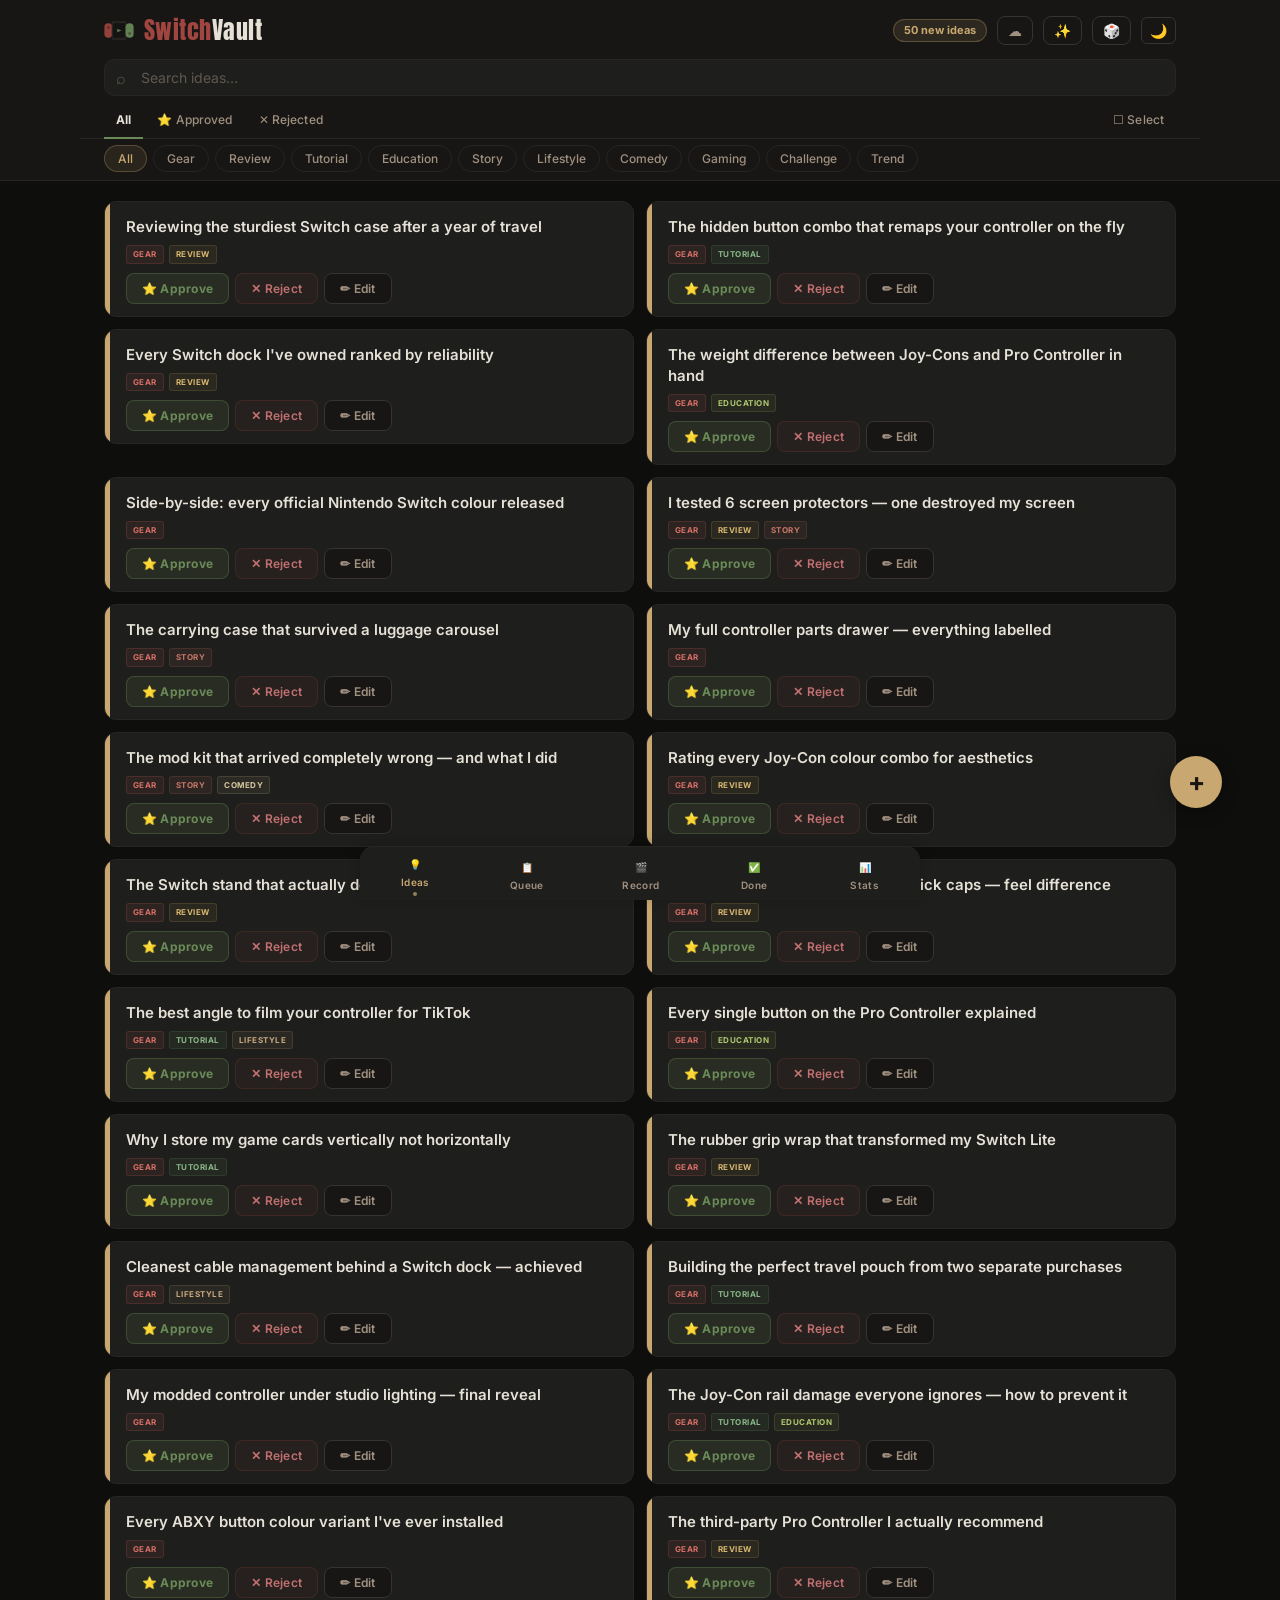
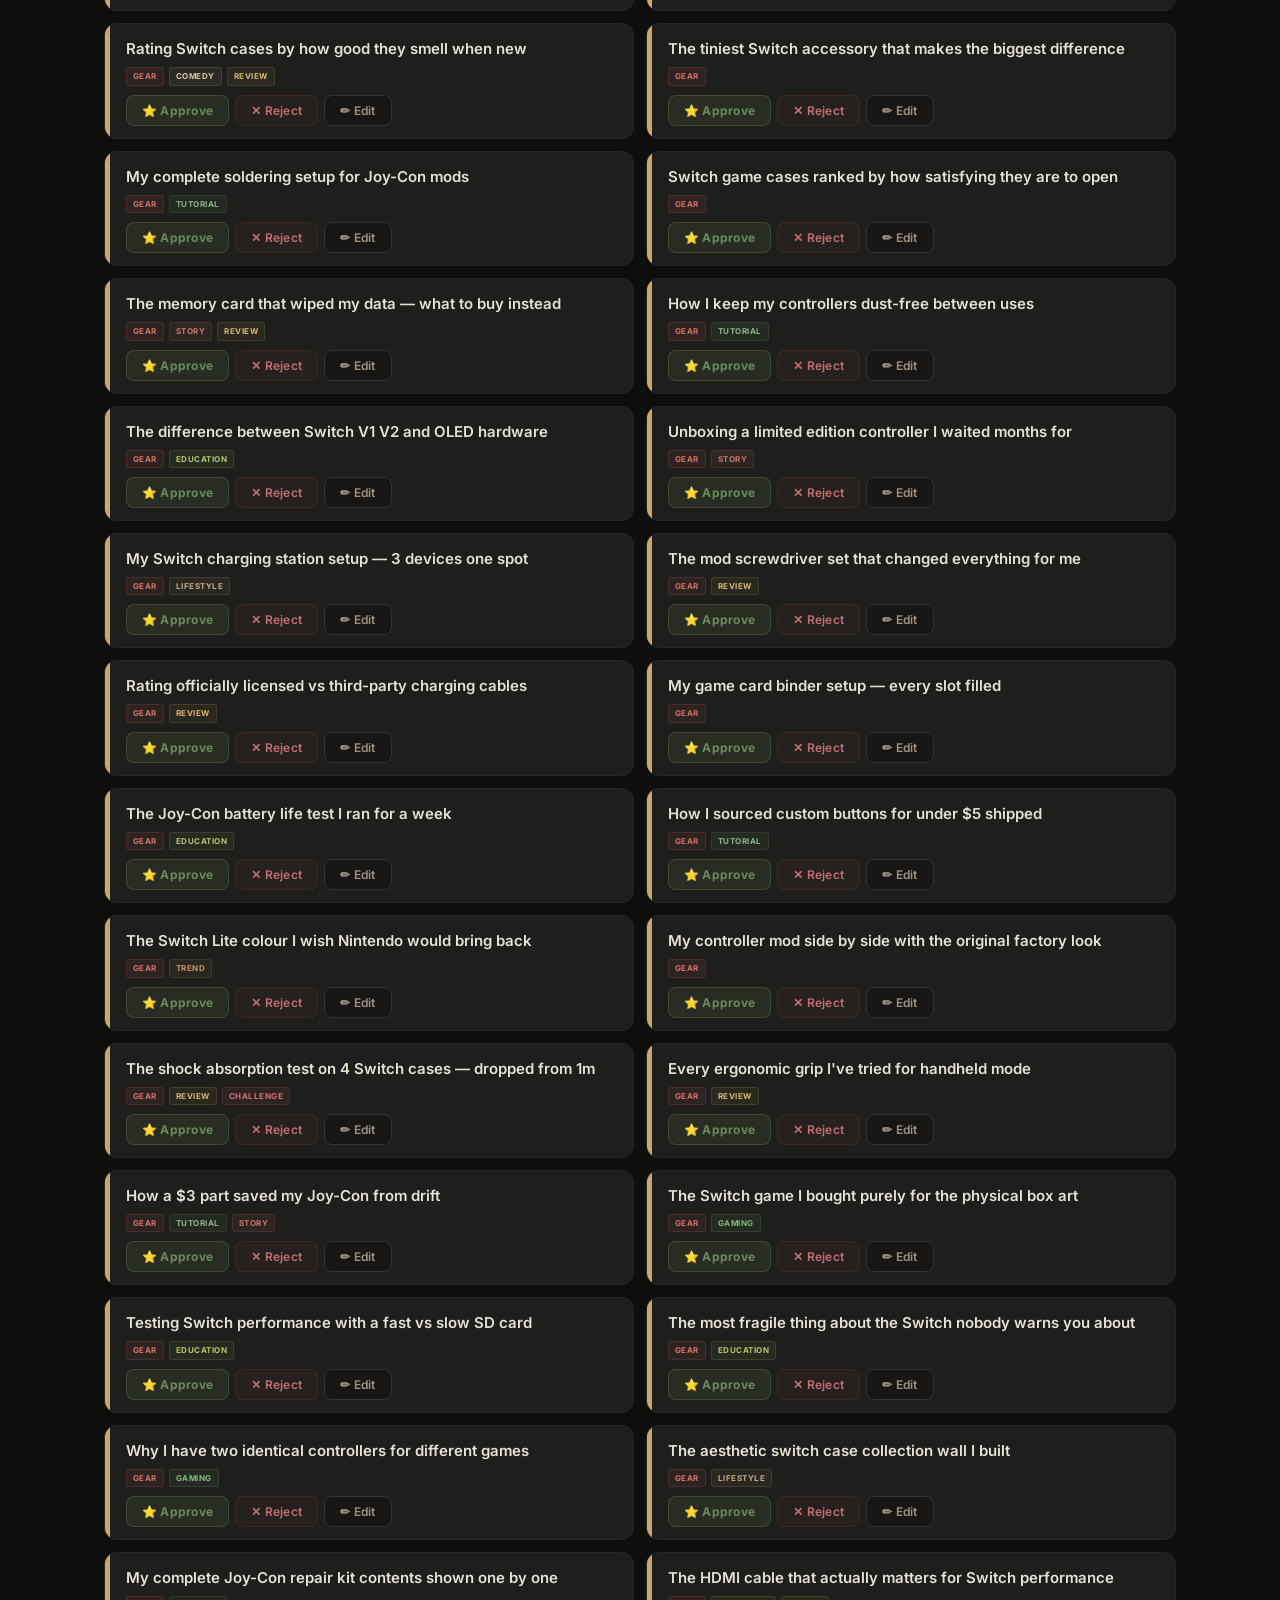
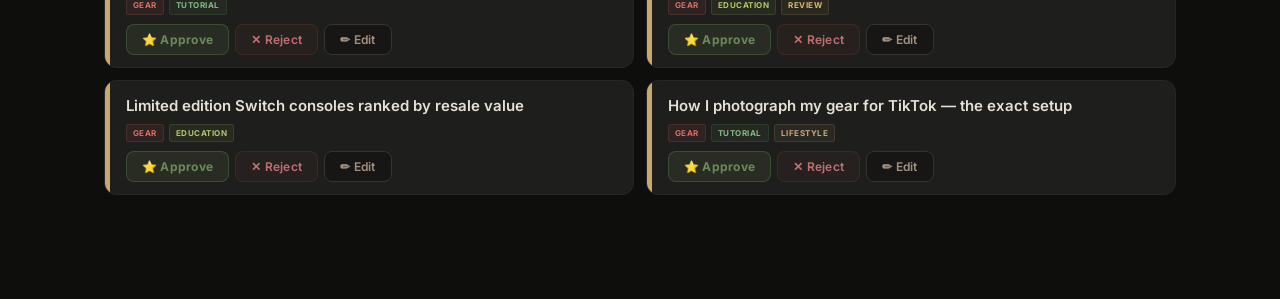
==== commit e9988693: "Polish UI with Claude design language - Shared: spring easing var(--ease), .sec-hd utility, font-fam" ====
--- a/index.html
+++ b/index.html
@@ -46,27 +46,35 @@
 
     /* Search */
     .sbox { width: 100%; position: relative; display: flex; align-items: center; }
-    .sbox-ico { position: absolute; left: 10px; font-size: 18px; color: var(--mut); pointer-events: none; line-height: 1; }
+    .sbox-ico { position: absolute; left: 12px; font-size: 16px; color: var(--mut); pointer-events: none; line-height: 1; }
     .sbox input {
       width: 100%; background: var(--s2); border: 1px solid var(--b1);
-      border-radius: var(--r); color: var(--txt);
-      font-family: 'Inter', sans-serif; font-size: 14px;
-      padding: 8px 32px 8px 36px; transition: border-color .15s;
+      border-radius: 10px; color: var(--txt);
+      font-size: 14px;
+      padding: 9px 34px 9px 36px; transition: border-color .15s, box-shadow .15s;
     }
     .sbox input::placeholder { color: var(--mut); }
-    .sbox input:focus { border-color: var(--gold); box-shadow: 0 0 0 3px rgba(200,168,112,.12); }
+    .sbox input:focus { border-color: var(--b3); box-shadow: 0 0 0 3px rgba(200,168,112,.1); }
     .sbox-clear {
-      position: absolute; right: 8px; background: none; border: none;
-      color: var(--mut); cursor: pointer; font-size: 12px; padding: 4px; display: none;
-    }
-    .sbox-clear:hover { color: var(--txt); }
+      position: absolute; right: 10px; background: none; border: none;
+      color: var(--mut); cursor: pointer; font-size: 11px; padding: 4px; display: none;
+      width: 20px; height: 20px; border-radius: 50%; display: none;
+      align-items: center; justify-content: center;
+    }
+    .sbox-clear:hover { color: var(--txt); background: var(--s3); }
 
     /* Chip rows */
-    .i-chips-row, .i-status-row {
+    .i-chips-row {
       padding: 6px clamp(12px,3vw,24px) 8px;
       display: flex; gap: 6px; overflow-x: auto; scrollbar-width: none;
     }
-    .i-chips-row::-webkit-scrollbar, .i-status-row::-webkit-scrollbar { display: none; }
+    .i-chips-row::-webkit-scrollbar { display: none; }
+    .i-status-row {
+      padding: 0 clamp(12px,3vw,24px);
+      display: flex; gap: 2px; overflow-x: auto; scrollbar-width: none;
+      border-bottom: 1px solid var(--b1);
+    }
+    .i-status-row::-webkit-scrollbar { display: none; }
     .chip {
       background: var(--s1); border: 1px solid var(--b1);
       border-radius: 20px; color: var(--txt2); cursor: pointer;
@@ -77,15 +85,15 @@
     .chip.on { background:rgba(200,168,112,.1); border-color:rgba(200,168,112,.3); color:var(--gold); }
     .chip:active { filter: brightness(.93); }
     .status-btn {
-      background: var(--s2); border: 1px solid var(--b1);
-      border-radius: 8px; color: var(--txt2); cursor: pointer;
-      font-size: 11px; font-weight: 600; padding: 5px 13px;
-      white-space: nowrap; transition: all .15s; flex-shrink: 0; letter-spacing: .02em;
-      font-family: 'Inter', sans-serif;
-    }
-    .status-btn:hover { background: var(--s3); color: var(--txt); border-color: var(--b2); }
-    .status-btn.on { background:rgba(106,138,88,.12); border-color:rgba(106,138,88,.3); color:var(--teal); font-weight: 700; }
-    .status-btn:active { filter: brightness(.9); }
+      background: none; border: none; border-bottom: 2px solid transparent;
+      border-radius: 0; color: var(--txt2); cursor: pointer;
+      font-size: 12px; font-weight: 500; padding: 8px 12px 10px;
+      white-space: nowrap; transition: color .15s, border-color .15s;
+      flex-shrink: 0; letter-spacing: .01em; margin-bottom: -1px;
+    }
+    .status-btn:hover { color: var(--txt); }
+    .status-btn.on { color: var(--txt); border-bottom-color: var(--teal); font-weight: 700; }
+    .status-btn:active { opacity: .7; }
 
     /* ── BODY ── */
     .i-body {
@@ -181,26 +189,34 @@
     .i-btn:active { filter: brightness(.9); transform: scale(.97); }
 
     /* Inline edit panel */
-    .i-edit-panel { margin-top: 12px; padding: 12px; background: var(--s1); border: 1px solid var(--b1); border-radius: var(--r); }
-    .i-edit-row { display: flex; align-items: center; gap: 8px; margin-bottom: 8px; }
-    .i-edit-row:last-child { margin-bottom: 0; }
-    .i-edit-label { font-size: 10px; font-weight: 700; text-transform: uppercase; letter-spacing: .05em; color: var(--txt2); width: 60px; flex-shrink: 0; }
+    .i-edit-panel {
+      margin-top: 12px; padding: 14px; background: var(--s1);
+      border: 1px solid var(--b1); border-radius: var(--r-lg);
+      display: flex; flex-direction: column; gap: 10px;
+    }
+    .i-edit-row { display: flex; align-items: center; gap: 10px; }
+    .i-edit-label {
+      font-size: 10px; font-weight: 700; text-transform: uppercase;
+      letter-spacing: .06em; color: var(--txt2); width: 56px; flex-shrink: 0;
+    }
     .i-pri-btns { display: flex; gap: 4px; flex-wrap: wrap; }
     .i-pri-btn {
-      background: var(--s2); border: 1px solid var(--b1); border-radius: 4px;
-      color: var(--txt2); cursor: pointer; font-size: 10px; font-weight: 600;
-      padding: 3px 9px; transition: all .12s; white-space: nowrap; font-family: 'Inter', sans-serif;
+      background: var(--s2); border: 1px solid var(--b1); border-radius: 6px;
+      color: var(--txt2); cursor: pointer; font-size: 11px; font-weight: 600;
+      padding: 4px 10px; transition: all .12s; white-space: nowrap;
     }
     .i-pri-btn:hover { background: var(--s3); color: var(--txt); }
     .i-pri-btn.on { background: rgba(200,168,112,.12); border-color: rgba(200,168,112,.3); color: var(--gold); }
-    .i-edit-sel, .i-edit-date, .i-edit-note {
-      background: var(--s2); border: 1px solid var(--b1); border-radius: 4px;
-      color: var(--txt); font-family: 'Inter', sans-serif; font-size: 12px;
-      padding: 5px 8px; transition: border-color .15s; flex: 1;
-    }
-    .i-edit-sel:focus, .i-edit-date:focus, .i-edit-note:focus { border-color: var(--teal); }
-    .i-edit-note { resize: vertical; min-height: 44px; }
-    html.light .i-edit-sel, html.light .i-edit-date, html.light .i-edit-note { background: var(--s1); }
+    .i-edit-sel, .i-edit-date, .i-edit-note, .i-edit-title {
+      background: var(--s2); border: 1px solid var(--b1); border-radius: 6px;
+      color: var(--txt); font-size: 13px;
+      padding: 6px 10px; transition: border-color .15s, box-shadow .15s; flex: 1;
+    }
+    .i-edit-sel:focus, .i-edit-date:focus, .i-edit-note:focus, .i-edit-title:focus {
+      border-color: var(--teal); box-shadow: 0 0 0 3px rgba(106,138,88,.1);
+    }
+    .i-edit-note { resize: vertical; min-height: 48px; }
+    html.light .i-edit-sel, html.light .i-edit-date, html.light .i-edit-note, html.light .i-edit-title { background: var(--bg); }
 
 
     /* Empty state */
@@ -248,15 +264,16 @@
 
     /* ── TOAST ── */
     .toast {
-      position: fixed; bottom: 92px; left: 50%; transform: translateX(-50%);
-      background: var(--b2); color: var(--txt); border-radius: 20px;
-      padding: 8px 18px; font-size: 13px; font-weight: 500;
+      position: fixed; bottom: 92px; left: 50%;
+      transform: translateX(-50%) translateY(12px);
+      background: var(--s3); border: 1px solid var(--b3); color: var(--txt);
+      border-radius: 20px; padding: 9px 18px; font-size: 13px; font-weight: 500;
       pointer-events: none; opacity: 0; visibility: hidden;
-      transition: opacity .2s, visibility .2s;
-      white-space: nowrap; z-index: 500;
+      transition: opacity .22s var(--ease), transform .22s var(--ease), visibility .22s;
+      white-space: nowrap; z-index: 500; box-shadow: 0 4px 20px rgba(0,0,0,.35);
       display: flex; align-items: center; gap: 14px;
     }
-    .toast.show { opacity: 1; visibility: visible; }
+    .toast.show { opacity: 1; visibility: visible; transform: translateX(-50%) translateY(0); }
     .toast.has-action { pointer-events: auto; }
     .toast-action {
       background: none; border: none; color: var(--gold); cursor: pointer;
@@ -268,37 +285,48 @@
     /* ── OVERLAY (modals) ── */
     .overlay {
       position: fixed; inset: 0; z-index: 600;
-      background: rgba(0,0,0,.6); backdrop-filter: blur(2px);
+      background: rgba(0,0,0,.65); backdrop-filter: blur(4px);
+      -webkit-backdrop-filter: blur(4px);
       opacity: 0; pointer-events: none; transition: opacity .2s;
       display: flex; align-items: center; justify-content: center; padding: 20px;
     }
     .overlay.open { opacity: 1; pointer-events: all; }
     .modal {
-      background: var(--s1); border: 1px solid var(--b2); border-radius: var(--r-lg);
-      width: 100%; max-width: 440px; max-height: 86vh; overflow-y: auto;
-      padding: 22px; position: relative;
+      background: var(--s1); border: 1px solid var(--b2); border-radius: 16px;
+      width: 100%; max-width: 440px; max-height: 88vh; overflow-y: auto;
+      padding: 24px; position: relative;
+      box-shadow: 0 24px 60px rgba(0,0,0,.5);
     }
     .modal h2 { font-family: 'Anton', sans-serif; font-size: 20px; font-weight: 400; color: var(--txt); margin-bottom: 4px; letter-spacing: .02em; }
-    .modal p.sub { font-size: 12px; color: var(--txt2); margin-bottom: 16px; }
-    .modal label { font-size: 10px; font-weight: 700; text-transform: uppercase; letter-spacing: .05em; color: var(--txt2); display: block; margin-bottom: 5px; margin-top: 12px; }
+    .modal p.sub { font-size: 12px; color: var(--txt2); margin-bottom: 18px; line-height: 1.6; }
+    .modal label {
+      font-size: 10px; font-weight: 700; text-transform: uppercase;
+      letter-spacing: .06em; color: var(--txt2); display: block; margin-bottom: 5px; margin-top: 14px;
+    }
     .modal input[type=text], .modal textarea, .modal select {
-      width: 100%; background: var(--s2); border: 1px solid var(--b1); border-radius: var(--r);
-      color: var(--txt); font-family: 'Inter', sans-serif; font-size: 14px; padding: 9px 11px; transition: border-color .15s;
-    }
-    .modal input:focus, .modal textarea:focus, .modal select:focus { border-color: var(--gold); }
-    .modal textarea { resize: vertical; min-height: 54px; }
-    html.light .modal input, html.light .modal textarea, html.light .modal select { background: var(--s2); }
-    .modal-actions { display: flex; gap: 8px; margin-top: 18px; }
+      width: 100%; background: var(--s2); border: 1px solid var(--b1); border-radius: 8px;
+      color: var(--txt); font-size: 14px; padding: 10px 12px; transition: border-color .15s, box-shadow .15s;
+    }
+    .modal input:focus, .modal textarea:focus, .modal select:focus {
+      border-color: var(--b3); box-shadow: 0 0 0 3px rgba(200,168,112,.1);
+    }
+    .modal textarea { resize: vertical; min-height: 60px; line-height: 1.6; }
+    html.light .modal input, html.light .modal textarea, html.light .modal select { background: var(--bg); }
+    .modal-actions { display: flex; gap: 8px; margin-top: 20px; }
     .mbtn {
-      flex: 1; border: 1px solid var(--b2); border-radius: var(--r);
+      flex: 1; border: 1px solid var(--b2); border-radius: 8px;
       background: var(--s2); color: var(--txt2); cursor: pointer;
-      font-family: 'Inter', sans-serif; font-size: 13px; font-weight: 600; padding: 10px; transition: all .15s;
-    }
-    .mbtn:hover { background: var(--s3); color: var(--txt); }
-    .mbtn.prime { background: var(--gold); border-color: var(--gold); color: #1a1510; }
+      font-size: 13px; font-weight: 600; padding: 11px; transition: all .15s;
+    }
+    .mbtn:hover { background: var(--s3); color: var(--txt); border-color: var(--b3); }
+    .mbtn.prime { background: var(--gold); border-color: var(--gold); color: #1a1510; font-weight: 700; }
     .mbtn.prime:hover { opacity: .88; }
-    .modal-close { position: absolute; top: 12px; right: 12px; background: none; border: none; color: var(--txt2); font-size: 18px; cursor: pointer; padding: 4px 8px; }
-    .modal-close:hover { color: var(--txt); }
+    .modal-close {
+      position: absolute; top: 14px; right: 14px; background: none; border: none;
+      color: var(--txt2); font-size: 16px; cursor: pointer; padding: 5px 7px;
+      border-radius: 6px; line-height: 1; transition: all .15s;
+    }
+    .modal-close:hover { color: var(--txt); background: var(--s3); }
     .cat-pick { display: flex; gap: 6px; flex-wrap: wrap; margin-top: 5px; }
     .cat-pick-btn {
       background: var(--s2); border: 1px solid var(--b1); border-radius: 16px;
--- a/shared.css
+++ b/shared.css
@@ -11,6 +11,7 @@
   --r-lg:12px;
   --shadow:0 6px 24px rgba(0,0,0,.22);
   --ring:0 0 0 2px var(--teal);
+  --ease:cubic-bezier(.22,1,.36,1);
 }
 
 /* Reset */
@@ -18,6 +19,7 @@
 html { scroll-behavior: smooth; overflow-x: hidden; }
 :focus-visible { outline: none; box-shadow: var(--ring); }
 button, a, input, textarea, select, [tabindex] { outline: none; }
+button, input, textarea, select { font-family: inherit; }
 body {
   background: var(--bg); color: var(--txt);
   font-family: 'Inter', sans-serif; font-size: 14px;
@@ -29,12 +31,12 @@
 
 /* Header icon button */
 .hdr-icon-btn {
-  background: none; border: 1px solid var(--b2); border-radius: 6px;
-  color: var(--txt2); cursor: pointer; font-size: 14px; padding: 4px 8px;
+  background: none; border: 1px solid var(--b2); border-radius: 8px;
+  color: var(--txt2); cursor: pointer; font-size: 14px; padding: 5px 10px;
   transition: all .15s; flex-shrink: 0; text-decoration: none;
-  display: inline-flex; align-items: center;
+  display: inline-flex; align-items: center; gap: 4px;
 }
-.hdr-icon-btn:hover { background: var(--s3); color: var(--txt); }
+.hdr-icon-btn:hover { background: var(--s3); color: var(--txt); border-color: var(--b3); }
 
 /* Bottom nav */
 .bottom-nav {
@@ -101,3 +103,10 @@
   background: currentColor;
   opacity: .7;
 }
+
+/* Shared section heading */
+.sec-hd {
+  font-size: 10px; font-weight: 700; letter-spacing: .1em; text-transform: uppercase;
+  color: var(--txt2); display: flex; align-items: center; gap: 8px; margin-bottom: 14px;
+}
+.sec-hd::after { content: ''; flex: 1; height: 1px; background: var(--b1); }
